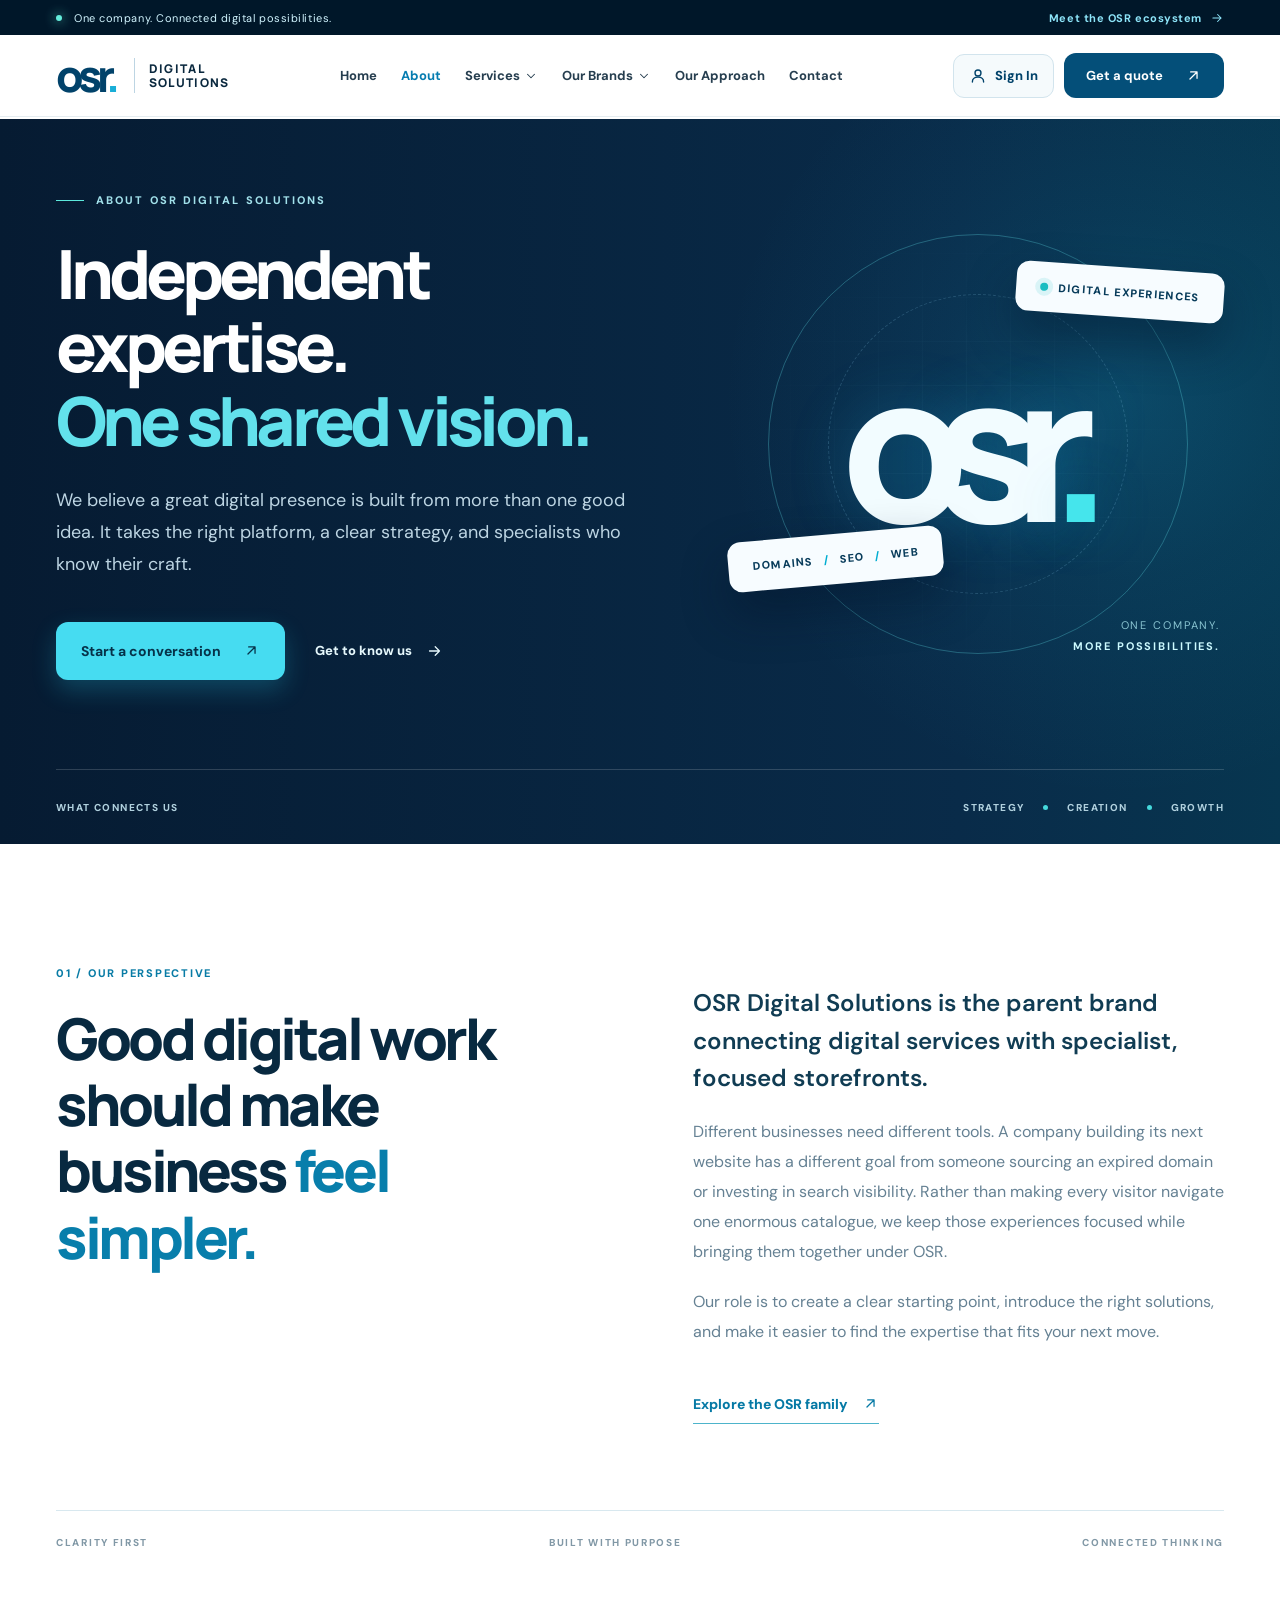
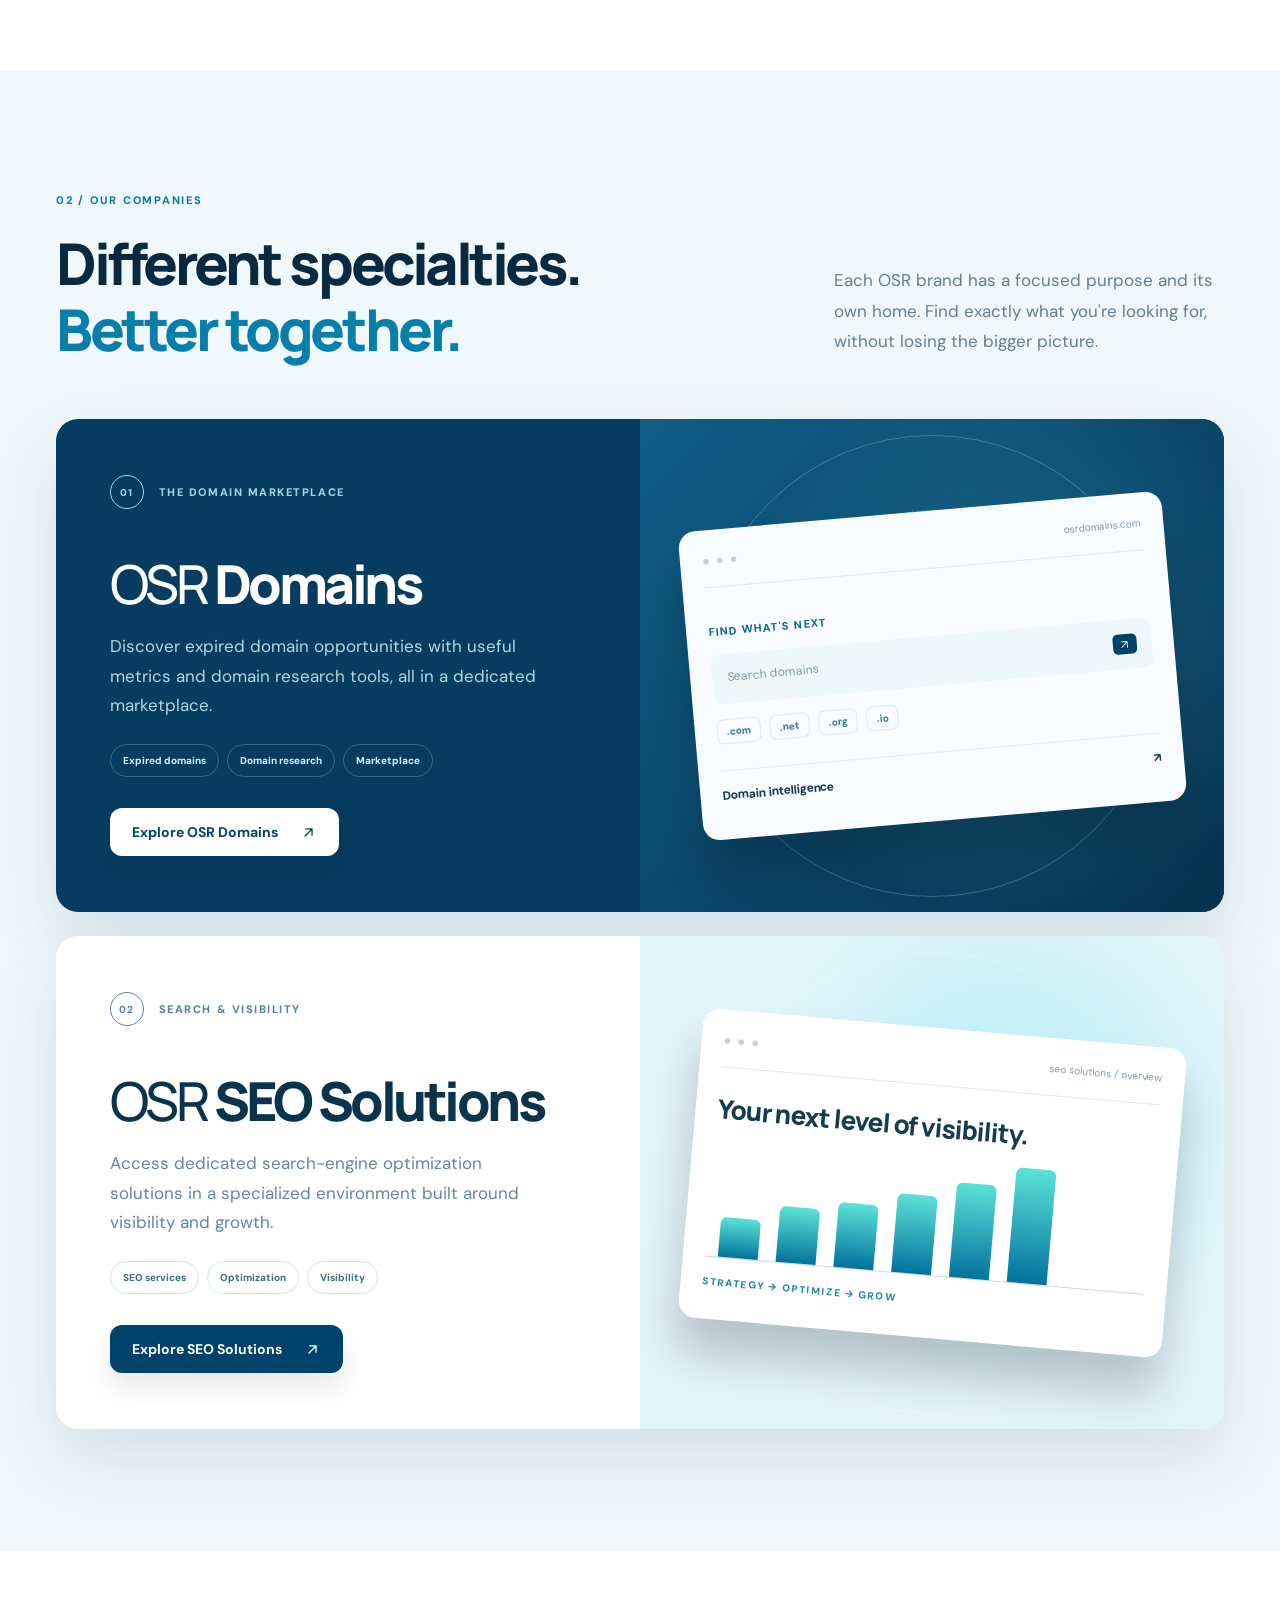
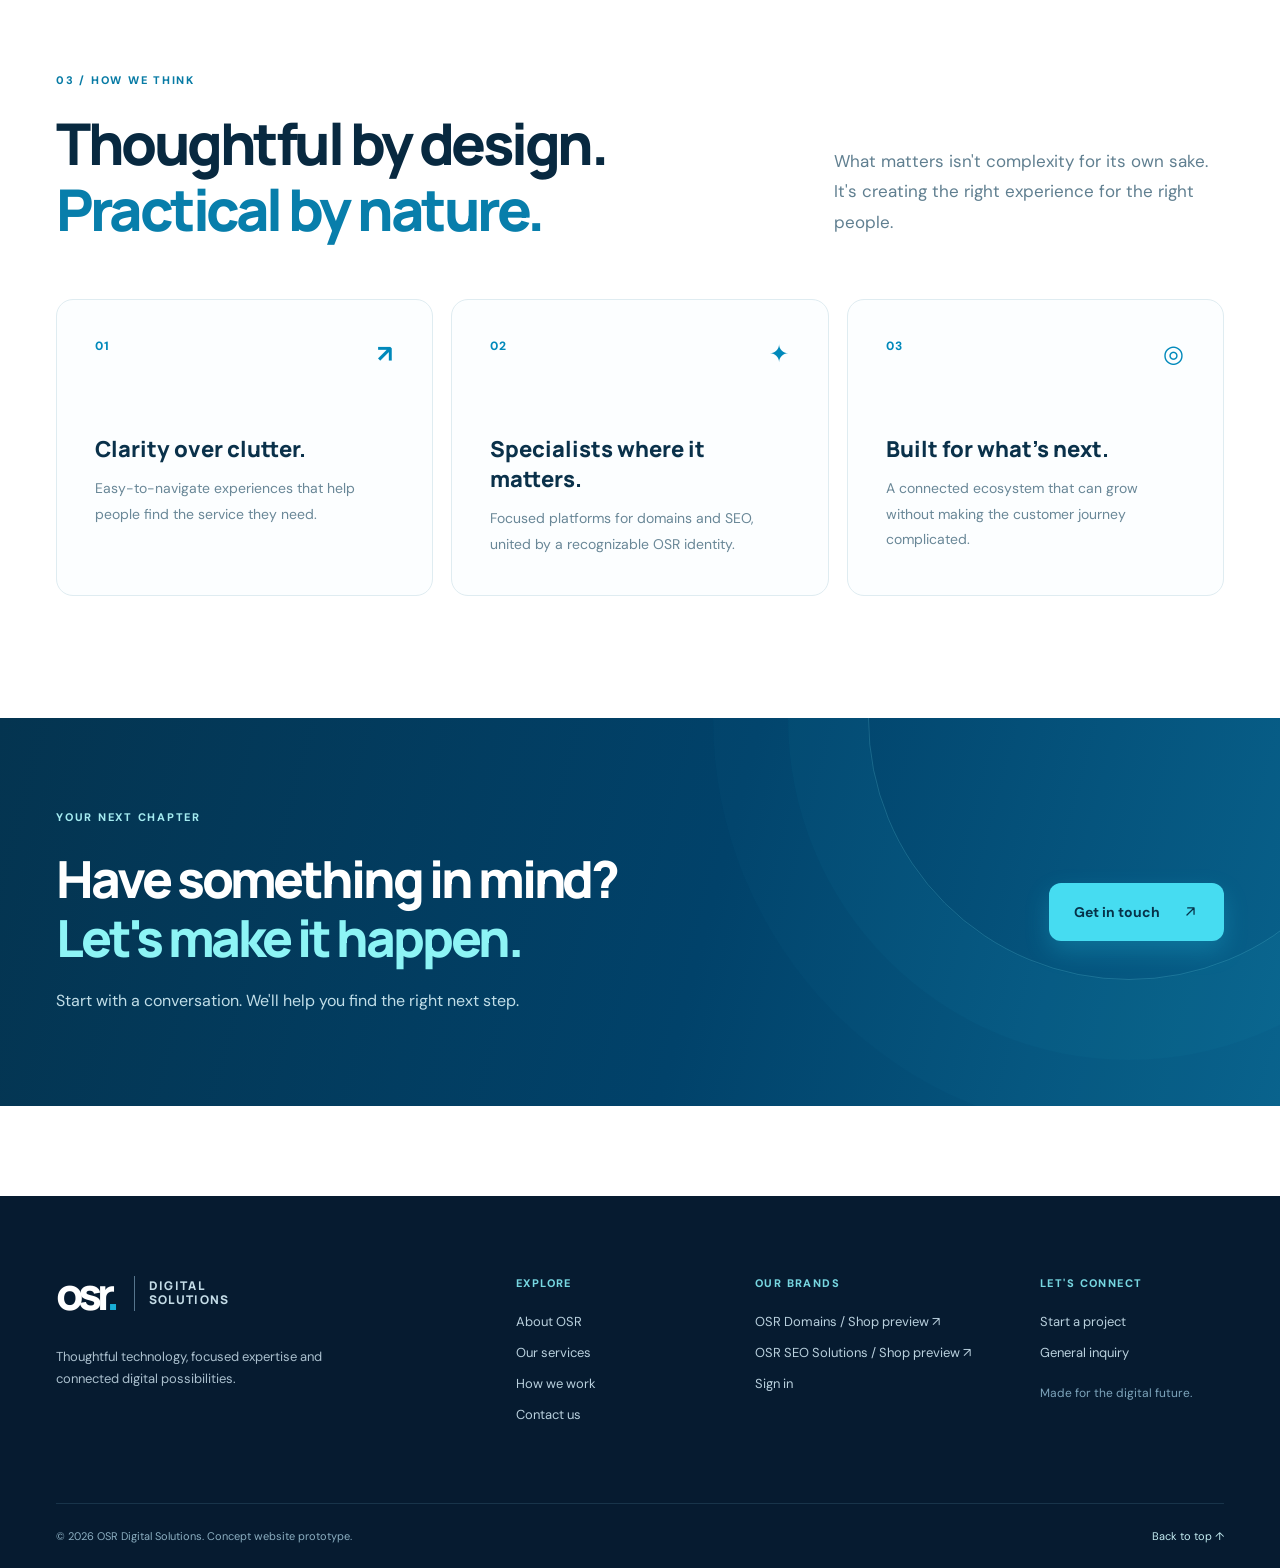
==== about.html @ b44e4394 "Add files via upload" ====
<!doctype html>
<html lang="en">
<head>
  <meta charset="UTF-8" />
  <meta name="viewport" content="width=device-width, initial-scale=1" />
  <meta name="theme-color" content="#01426A" />
  <link rel="icon" type="image/svg+xml" href="assets/favicon.svg" />
  <link rel="stylesheet" href="styles.css" />
  <link rel="stylesheet" href="pages.css" />
  <meta name="description" content="Learn about OSR Digital Solutions and our connected specialist brands OSR Domains and OSR SEO Solutions." />
  <title>About Us | OSR Digital Solutions</title>
</head>
<body id="top">
  <svg class="svg-sprite" aria-hidden="true" xmlns="http://www.w3.org/2000/svg">
    <symbol id="i-arrow" viewBox="0 0 24 24"><path d="M5 12h14M13 6l6 6-6 6"/></symbol>
    <symbol id="i-arrow-up" viewBox="0 0 24 24"><path d="M7 17 17 7M8 7h9v9"/></symbol>
    <symbol id="i-play" viewBox="0 0 24 24"><path d="m8 5 11 7-11 7V5Z" fill="currentColor" stroke="none"/></symbol>
    <symbol id="i-globe" viewBox="0 0 24 24"><circle cx="12" cy="12" r="9"/><path d="M3 12h18M12 3c-3 3-4 6-4 9s1 6 4 9M12 3c3 3 4 6 4 9s-1 6-4 9"/></symbol>
    <symbol id="i-code" viewBox="0 0 24 24"><rect x="3" y="4" width="18" height="16" rx="3"/><path d="M3 9h18M10 12l-3 3 3 3m4-6 3 3-3 3"/></symbol>
    <symbol id="i-layers" viewBox="0 0 24 24"><path d="m12 3 9 5-9 5-9-5 9-5Zm-9 9 9 5 9-5M3 16l9 5 9-5"/></symbol>
    <symbol id="i-trend" viewBox="0 0 24 24"><path d="m3 17 6-6 4 4 8-9M15 6h6v6"/></symbol>
    <symbol id="i-spark" viewBox="0 0 24 24"><path d="m12 2 2.8 7.2L22 12l-7.2 2.8L12 22l-2.8-7.2L2 12l7.2-2.8L12 2Z"/></symbol>
    <symbol id="i-check" viewBox="0 0 24 24"><path d="m5 12 4.5 4.5L19 7"/></symbol>
    <symbol id="i-user" viewBox="0 0 24 24"><circle cx="12" cy="8" r="4"/><path d="M4.5 20c0-4.1 3.1-6.5 7.5-6.5s7.5 2.4 7.5 6.5"/></symbol>
    <symbol id="i-menu" viewBox="0 0 24 24"><path d="M4 7h16M4 12h16M4 17h16"/></symbol>
    <symbol id="i-close" viewBox="0 0 24 24"><path d="M5 5 19 19M19 5 5 19"/></symbol>
    <symbol id="i-volume-off" viewBox="0 0 24 24"><path d="M11 5 6 9H3v6h3l5 4V5ZM16 9l5 6m0-6-5 6"/></symbol>
    <symbol id="i-volume" viewBox="0 0 24 24"><path d="M11 5 6 9H3v6h3l5 4V5Zm4 4a4 4 0 0 1 0 6m3-9a8 8 0 0 1 0 12"/></symbol>
    <symbol id="i-pause" viewBox="0 0 24 24"><path d="M7 5h3v14H7Zm7 0h3v14h-3Z" fill="currentColor" stroke="none"/></symbol>
    <symbol id="i-chevron" viewBox="0 0 24 24"><path d="m6 9 6 6 6-6"/></symbol>
  </svg>


  <div class="announcement"><div class="container announce-inner"><span class="announce-dot"></span><span>One company. Connected digital possibilities.</span><a href="index.html#ecosystem">Meet the OSR ecosystem <svg class="icon"><use href="#i-arrow"/></svg></a></div></div>
  <header class="site-header" id="top">
    <div class="container nav-shell">
      <a href="index.html" class="brand-logo" aria-label="OSR Digital Solutions homepage">
        <span class="brand-mark">osr<span class="mark-dot">.</span></span><span class="brand-rule"></span><span class="brand-words">DIGITAL<br>SOLUTIONS</span>
      </a>
      <nav class="desktop-nav" aria-label="Main navigation">
        <a href="index.html#top" class="nav-link">Home</a>
        <a href="about.html" class="nav-link active">About</a>
        <div class="nav-dropdown"><button type="button" class="nav-link dropdown-trigger" aria-expanded="false" aria-controls="services-menu">Services <svg class="icon small"><use href="#i-chevron"/></svg></button>
          <div id="services-menu" class="dropdown-menu"><span class="dropdown-eyebrow">WHAT WE DO</span><a href="index.html#services">Websites &amp; development</a><a href="index.html#services">Digital commerce</a><a href="index.html#services">Digital strategy</a><a href="index.html#services">SEO &amp; visibility</a></div>
        </div>
        <div class="nav-dropdown"><button type="button" class="nav-link dropdown-trigger" aria-expanded="false" aria-controls="brands-menu">Our Brands <svg class="icon small"><use href="#i-chevron"/></svg></button>
          <div id="brands-menu" class="dropdown-menu brands-dropdown"><span class="dropdown-eyebrow">OUR SPECIALIST SHOPS</span><a class="dropdown-preview-link" href="domains.html">Preview the OSR Domains shop →</a><a class="dropdown-preview-link" href="seo.html">Preview the SEO Solutions shop →</a><a href="https://osrdomains.com/" target="_blank" rel="noopener"><span class="drop-icon"><svg class="icon"><use href="#i-globe"/></svg></span><span><strong>OSR Domains</strong><small>Expired domain marketplace</small></span></a><a href="https://osrseosolutions.com/" target="_blank" rel="noopener"><span class="drop-icon"><svg class="icon"><use href="#i-trend"/></svg></span><span><strong>OSR SEO Solutions</strong><small>Search services &amp; solutions</small></span></a></div>
        </div>
        <a href="index.html#approach" class="nav-link">Our Approach</a><a href="contact.html" class="nav-link">Contact</a>
      </nav>
      <div class="nav-actions"><a class="nav-signin" href="auth.html?site=all" aria-label="Sign in to OSR"><svg class="icon" aria-hidden="true"><use href="#i-user"/></svg><span>Sign In</span></a><a class="btn btn-primary nav-cta" href="contact.html">Get a quote <svg class="icon"><use href="#i-arrow-up"/></svg></a><button type="button" class="mobile-toggle" aria-label="Open menu" aria-expanded="false"><svg class="icon"><use href="#i-menu"/></svg></button></div>
    </div>
    <nav class="mobile-menu" id="mobile-menu" aria-label="Mobile navigation" hidden>
      <a href="index.html#top">Home</a><a href="about.html">About</a><a href="index.html#services">Services</a><a href="index.html#ecosystem">Our Brands</a><a href="index.html#approach">Our Approach</a><a href="contact.html">Contact</a>
      <div class="mobile-external"><a class="mobile-signin" href="auth.html?site=all">Sign In →</a><a href="domains.html">OSR Domains / Shop preview ↗</a><a href="seo.html">OSR SEO Solutions / Shop preview ↗</a><a href="index.html#account-journey">How unified sign-in works</a></div>
    </nav>
  </header>
  <div class="scroll-progress" aria-hidden="true"><div id="progress-track"></div></div>



  <main id="main-content">
    <section class="page-hero about-hero" aria-labelledby="about-hero-title">
      <div class="page-hero-glow" aria-hidden="true"></div>
      <div class="container page-hero-grid">
        <div class="page-hero-copy">
          <div class="page-eyebrow"><span class="page-eyebrow-line"></span> ABOUT OSR DIGITAL SOLUTIONS</div>
          <h1 id="about-hero-title">Independent expertise.<br><span>One shared vision.</span></h1>
          <p>We believe a great digital presence is built from more than one good idea. It takes the right platform, a clear strategy, and specialists who know their craft.</p>
          <div class="page-actions"><a class="btn btn-cyan btn-lg" href="contact.html">Start a conversation <svg class="icon"><use href="#i-arrow-up"/></svg></a><a href="#our-story" class="page-text-action">Get to know us <svg class="icon"><use href="#i-arrow"/></svg></a></div>
        </div>
        <div class="about-hero-visual" aria-label="OSR digital solutions visual brand composition">
          <div class="about-visual-grid"></div>
          <div class="about-visual-bigtype" aria-hidden="true">osr<span>.</span></div>
          <div class="about-floating-tag top-tag"><span class="tag-orbit"></span> DIGITAL EXPERIENCES</div>
          <div class="about-floating-tag bottom-tag">DOMAINS <span class="tag-sep">/</span> SEO <span class="tag-sep">/</span> WEB</div>
          <div class="about-orbit orbit-a"></div><div class="about-orbit orbit-b"></div>
          <div class="about-visual-caption">ONE COMPANY.<br><strong>MORE POSSIBILITIES.</strong></div>
        </div>
      </div>
      <div class="container about-hero-meta"><span>WHAT CONNECTS US</span><span>STRATEGY <i></i> CREATION <i></i> GROWTH</span></div>
    </section>

    <section class="page-section our-story" id="our-story">
      <div class="container story-grid">
        <div class="story-heading"><span class="page-kicker">01 / OUR PERSPECTIVE</span><h2>Good digital work should make business <em>feel simpler.</em></h2></div>
        <div class="story-body"><p class="story-lead">OSR Digital Solutions is the parent brand connecting digital services with specialist, focused storefronts.</p><p>Different businesses need different tools. A company building its next website has a different goal from someone sourcing an expired domain or investing in search visibility. Rather than making every visitor navigate one enormous catalogue, we keep those experiences focused while bringing them together under OSR.</p><p>Our role is to create a clear starting point, introduce the right solutions, and make it easier to find the expertise that fits your next move.</p><a class="text-link" href="#our-brands">Explore the OSR family <svg class="icon"><use href="#i-arrow-up"/></svg></a></div>
      </div>
      <div class="container values-rule"><span>CLARITY FIRST</span><span>BUILT WITH PURPOSE</span><span>CONNECTED THINKING</span></div>
    </section>

    <section class="page-section brands-story" id="our-brands">
      <div class="container"><div class="page-section-head"><div><span class="page-kicker">02 / OUR COMPANIES</span><h2>Different specialties.<br><span>Better together.</span></h2></div><p>Each OSR brand has a focused purpose and its own home. Find exactly what you're looking for, without losing the bigger picture.</p></div>
        <div class="about-brand-stack">
          <article class="about-brand-panel brand-panel-domains">
            <div class="about-brand-content"><span class="brand-overline"><span class="brand-index">01</span> THE DOMAIN MARKETPLACE</span><h3>OSR <strong>Domains</strong></h3><p>Discover expired domain opportunities with useful metrics and domain research tools, all in a dedicated marketplace.</p><div class="brand-pills"><span>Expired domains</span><span>Domain research</span><span>Marketplace</span></div><a class="btn brand-panel-button" href="https://osrdomains.com/" target="_blank" rel="noopener noreferrer">Explore OSR Domains <svg class="icon"><use href="#i-arrow-up"/></svg></a></div>
            <div class="about-brand-art" aria-hidden="true"><div class="domain-art-browser"><div class="browser-top"><span>● &nbsp;● &nbsp;●</span><span>osrdomains.com</span></div><div class="browser-label">FIND WHAT'S NEXT</div><div class="browser-search">Search domains <span>↗</span></div><div class="browser-chiprow"><i>.com</i><i>.net</i><i>.org</i><i>.io</i></div><div class="browser-list"><span>Domain intelligence</span><b>↗</b></div></div></div>
          </article>
          <article class="about-brand-panel brand-panel-seo"><div class="about-brand-content"><span class="brand-overline"><span class="brand-index">02</span> SEARCH &amp; VISIBILITY</span><h3>OSR <strong>SEO Solutions</strong></h3><p>Access dedicated search-engine optimization solutions in a specialized environment built around visibility and growth.</p><div class="brand-pills"><span>SEO services</span><span>Optimization</span><span>Visibility</span></div><a class="btn brand-panel-button" href="https://osrseosolutions.com/" target="_blank" rel="noopener noreferrer">Explore SEO Solutions <svg class="icon"><use href="#i-arrow-up"/></svg></a></div>
            <div class="about-brand-art" aria-hidden="true"><div class="seo-art-browser"><div class="browser-top"><span>● &nbsp;● &nbsp;●</span><span>seo solutions / overview</span></div><div class="seo-art-heading">Your next level of visibility.</div><div class="seo-bargraph"><i style="--h:32%"></i><i style="--h:45%"></i><i style="--h:52%"></i><i style="--h:63%"></i><i style="--h:76%"></i><i style="--h:92%"></i></div><div class="seo-art-caption">STRATEGY → OPTIMIZE → GROW</div></div></div>
          </article>
        </div>
      </div>
    </section>

    <section class="page-section values-section"><div class="container"><div class="page-section-head"><div><span class="page-kicker">03 / HOW WE THINK</span><h2>Thoughtful by design.<br><span>Practical by nature.</span></h2></div><p>What matters isn't complexity for its own sake. It's creating the right experience for the right people.</p></div>
      <div class="values-grid"><article><div class="value-number">01 <span>↗</span></div><h3>Clarity over clutter.</h3><p>Easy-to-navigate experiences that help people find the service they need.</p></article><article><div class="value-number">02 <span>✦</span></div><h3>Specialists where it matters.</h3><p>Focused platforms for domains and SEO, united by a recognizable OSR identity.</p></article><article><div class="value-number">03 <span>◎</span></div><h3>Built for what's next.</h3><p>A connected ecosystem that can grow without making the customer journey complicated.</p></article></div></div>
    </section>

    <section class="page-bottom-cta"><div class="container page-bottom-inner"><div><span class="page-kicker light">YOUR NEXT CHAPTER</span><h2>Have something in mind?<br><em>Let's make it happen.</em></h2><p>Start with a conversation. We'll help you find the right next step.</p></div><a class="btn btn-cyan btn-lg" href="contact.html">Get in touch <svg class="icon"><use href="#i-arrow-up"/></svg></a></div></section>
  </main>

  <footer class="site-footer"><div class="container footer-main"><div class="footer-brand"><a href="index.html" class="brand-logo footer-logo"><span class="brand-mark">osr<span class="mark-dot">.</span></span><span class="brand-rule"></span><span class="brand-words">DIGITAL<br>SOLUTIONS</span></a><p>Thoughtful technology, focused expertise and connected digital possibilities.</p></div><div class="footer-col"><span>EXPLORE</span><a href="about.html">About OSR</a><a href="index.html#services">Our services</a><a href="index.html#approach">How we work</a><a href="contact.html">Contact us</a></div><div class="footer-col"><span>OUR BRANDS</span><a href="domains.html">OSR Domains / Shop preview ↗</a><a href="seo.html">OSR SEO Solutions / Shop preview ↗</a><a href="auth.html?site=all">Sign in</a></div><div class="footer-col"><span>LET'S CONNECT</span><a href="contact.html">Start a project</a><a href="contact.html">General inquiry</a><span class="footer-time">Made for the digital future.</span></div></div><div class="container footer-bottom"><span>© <span id="year">2026</span> OSR Digital Solutions. Concept website prototype.</span><a href="#top">Back to top ↑</a></div></footer>


<script src="pages.js" defer></script>
</body>
</html>
---- styles.css ----
@import url('https://fonts.googleapis.com/css2?family=DM+Sans:wght@400;500;600;700&family=Manrope:wght@400;500;600;700;800&display=swap');
:root{--deep:#061b30;--navy:#082d4e;--brand:#01426a;--blue:#067cb0;--cyan:#46dcf1;--mint:#77e9db;--text:#0a283e;--muted:#668092;--ice:#eef7fb;--line:#d9e7ee;--white:#fff;--radius:20px;font-family:'DM Sans',Arial,sans-serif;color:var(--text);background:#fff;font-synthesis:none}*{box-sizing:border-box}html{scroll-behavior:smooth;scroll-padding-top:90px}body{margin:0;min-width:320px;overflow-x:hidden}button,input,select,textarea{font:inherit}button{cursor:pointer}a{color:inherit;text-decoration:none}svg.icon{width:20px;height:20px;fill:none;stroke:currentColor;stroke-width:1.8;stroke-linecap:round;stroke-linejoin:round;flex:none}.svg-sprite{position:absolute;width:0;height:0;overflow:hidden}.container{width:min(1332px,calc(100% - 112px));margin:0 auto}.btn{display:inline-flex;align-items:center;justify-content:center;gap:22px;border:0;border-radius:12px;min-height:48px;padding:14px 22px;font-weight:700;font-size:14px;transition:transform .25s,box-shadow .25s,background .25s}.btn:hover,.brand-visit-btn:hover{transform:translateY(-3px)}.btn-primary{background:#044f79;color:#fff}.btn-primary:hover{background:#076590}.btn-cyan{background:var(--cyan);color:#063249;box-shadow:0 10px 25px #2bd9fa38}.btn-cyan:hover{background:#8df2f6}.btn-lg{min-height:58px;padding:17px 25px}.btn .icon,.card-link .icon,.text-link .icon,.brand-visit-btn .icon{width:17px;height:17px}.announcement{background:#001729;color:#d1f5ff;font-size:11px;letter-spacing:.05em}.announce-inner{height:35px;display:flex;align-items:center;gap:12px}.announce-dot,.pulse-indicator,.live-dot{width:6px;height:6px;background:#64eddc;border-radius:50%;box-shadow:0 0 12px #64eddc;flex:none}.announcement a{margin-left:auto;display:flex;gap:8px;align-items:center;color:#8de5f9;font-weight:700}.announcement a .icon{width:14px;height:14px}.site-header{position:sticky;top:0;z-index:50;background:#fff;color:var(--text);box-shadow:0 1px 0 #e5edf1;transition:box-shadow .25s}.site-header.scrolled{box-shadow:0 8px 30px #0c274114}.nav-shell{display:flex;align-items:center;height:81px;gap:30px}.brand-logo{display:inline-flex;align-items:center;gap:14px;flex-shrink:0;white-space:nowrap}.brand-mark{font:800 44px/.78 'Manrope',sans-serif;letter-spacing:-.11em;color:var(--brand)}.mark-dot{color:#19aed7}.brand-rule{width:1px;height:35px;background:#bdd5e3;margin-left:4px}.brand-words{font:800 12px/1.15 'Manrope',sans-serif;letter-spacing:.11em}.desktop-nav{margin:auto;display:flex;align-items:center;gap:24px}.nav-link{background:none;border:0;padding:12px 0;display:inline-flex;align-items:center;gap:4px;color:#263e4f;font-weight:700;font-size:13px;white-space:nowrap}.nav-link:hover,.nav-link.active{color:var(--blue)}.nav-link .small{width:14px;height:14px}.nav-dropdown{position:relative}.dropdown-menu{position:absolute;left:-24px;top:calc(100% + 17px);min-width:260px;padding:18px;background:#fff;border:1px solid #dce9f0;border-radius:16px;box-shadow:0 24px 60px #06345421;opacity:0;visibility:hidden;transform:translateY(-7px);transition:all .18s;display:grid;gap:3px;z-index:20}.nav-dropdown.is-open .dropdown-menu,.nav-dropdown:hover .dropdown-menu{opacity:1;visibility:visible;transform:none}.dropdown-menu>a{padding:11px 10px;border-radius:8px;font-size:13px;font-weight:600}.dropdown-menu>a:hover{background:var(--ice);color:var(--brand)}.dropdown-eyebrow{font-size:10px;letter-spacing:.14em;color:#7b95a3;font-weight:800;padding:7px 10px}.brands-dropdown{width:315px}.brands-dropdown>a{display:flex;gap:13px;align-items:center}.brands-dropdown a strong{display:block;font-size:14px}.brands-dropdown a small{display:block;color:#6b8999;font-size:11px;margin-top:3px;font-weight:500}.drop-icon{width:38px;height:38px;border-radius:11px;background:#e9f6fa;color:#0076ad;display:grid;place-items:center}.nav-actions{display:flex;align-items:center}.nav-cta{font-size:13px;min-height:44px}.mobile-toggle,.mobile-menu{display:none}.scroll-progress{height:3px;position:sticky;top:81px;z-index:49;pointer-events:none}.scroll-progress>div{height:100%;width:0;background:linear-gradient(90deg,#1389ce,#3cefd6)}
/* Video-led cinematic hero */
.hero{height:780px;position:relative;background:#061b30;color:white;overflow:hidden}.hero-video{position:absolute;inset:0;width:100%;height:100%;object-fit:cover;opacity:.7}.hero-overlay{position:absolute;inset:0;background:linear-gradient(90deg,rgba(0,18,37,.97) 0%,rgba(1,28,53,.96) 28%,rgba(1,40,67,.75) 55%,rgba(1,24,44,.55) 100%),linear-gradient(0deg,#041b32 0%,transparent 36%)}.hero-grid-bg{position:absolute;inset:0;opacity:.19;background-image:linear-gradient(#4bd2e420 1px,transparent 1px),linear-gradient(90deg,#4bd2e420 1px,transparent 1px);background-size:84px 84px;mask-image:linear-gradient(90deg,transparent 25%,black 100%)}.hero-inner{height:calc(100% - 78px);display:grid;grid-template-columns:53% 47%;align-items:center;position:relative;z-index:2}.hero-copy{max-width:730px;padding-bottom:22px}.hero-eyebrow{display:flex;align-items:center;gap:16px;font-size:12px;color:#bbd7e5}.eyebrow-pill{border:1px solid #6bd9e74b;border-radius:40px;color:#a2f3ef;display:inline-flex;align-items:center;gap:10px;padding:10px 13px;font-weight:800;font-size:10px;letter-spacing:.12em}.eyebrow-pill .icon{width:13px;height:13px}.eyebrow-separator{height:16px;width:1px;background:#547187}.hero h1{font:800 clamp(54px,5vw,79px)/1.055 'Manrope',sans-serif;letter-spacing:-.069em;margin:30px 0 25px}.hero h1 em{font-style:normal;color:#fff}.hero h1 span{background:linear-gradient(90deg,#7de9f5,#17bddf);color:transparent;background-clip:text}.hero-copy>p{font-size:19px;line-height:1.74;color:#c6d9e5;max-width:604px;margin:0 0 30px}.hero-actions{display:flex;gap:22px;align-items:center}.watch-btn{border:0;background:none;color:#fff;display:flex;align-items:center;gap:13px;text-align:left;font-weight:700}.watch-btn:hover .play-round{background:#fff;color:#002d47}.play-round{width:51px;height:51px;border-radius:50%;border:1px solid #a6dae2aa;display:grid;place-items:center;transition:all .2s}.play-round .icon{width:16px;height:16px}.watch-btn small{font-size:11px;color:#9bb9c9;display:block;margin-top:4px;font-weight:400}.hero-footnote{display:flex;align-items:center;gap:13px;margin-top:56px;color:#afcddc;font-size:12px}.hero-art{position:relative;min-height:545px;isolation:isolate}.art-orbit{position:absolute;border:1px solid #4fd8d741;border-radius:50%}.orbit-one{width:590px;height:590px;top:-20px;left:3%}.orbit-two{width:410px;height:410px;top:62px;left:19%;border-style:dashed;opacity:.66}.glass-main{position:absolute;top:80px;left:7%;width:94%;max-width:550px;padding:23px;border-radius:26px;transform:perspective(1100px) rotateY(-8deg) rotateX(3deg);background:linear-gradient(145deg,#226386ab,#062c50e8);border:1px solid #89dce860;box-shadow:0 40px 95px #0008, inset 0 1px #b0f6ff53;backdrop-filter:blur(18px)}.glass-top{display:flex;align-items:center;gap:12px;color:#b2e5ed;font-size:10px;letter-spacing:.09em;font-weight:800}.glass-top-icon{display:grid;place-items:center;border:1px solid #80d7e855;border-radius:8px;width:29px;height:29px;color:#6fe8d9}.glass-top-icon .icon{width:15px;height:15px}.live-caption{margin-left:auto;font-size:9px;display:flex;align-items:center;gap:7px}.glass-heading{font:500 29px/1.27 'Manrope',sans-serif;margin:30px 0 26px}.glass-heading strong{font-weight:800;color:#a5f5ec}.glass-path{display:flex;align-items:center;gap:14px;font-size:10px;font-weight:800;letter-spacing:.12em;color:#c2e6ee}.glass-path i{height:1px;width:48px;background:#61cdd4}.glass-graph{border-radius:14px;border:1px solid #a5dde83d;background:#06253b9c;margin-top:24px;padding:16px;overflow:hidden}.glass-graph>svg{height:129px;width:100%;display:block}.chart-axis{display:flex;justify-content:space-between;color:#89bbc9;font-size:9px;font-weight:800;letter-spacing:.08em}.float-card{position:absolute;z-index:3;display:flex;align-items:center;gap:10px;padding:14px;background:#effafff0;color:#0a3652;border-radius:13px;border:1px solid #fff;box-shadow:0 19px 40px #02142865;min-width:213px}.float-domain{right:-7px;top:40px;transform:rotate(3deg)}.float-search{bottom:51px;left:-22px;transform:rotate(-4deg)}.float-card strong{display:block;font-size:12px}.float-card small{display:block;font-size:10px;margin-top:4px;color:#618196}.float-icon{width:37px;height:37px;display:grid;place-items:center;background:#d5f6fb;border-radius:10px;color:#0078ad}.float-icon.blue{background:#e1efff}.float-icon .icon{width:21px;height:21px}.arrowfloat{width:13px!important;height:13px!important;margin-left:auto}.hero-ribbon{position:absolute;bottom:8px;right:0;font-size:9px;letter-spacing:.20em;color:#a8daee}.hero-side-caption{position:absolute;right:30px;top:48%;writing-mode:vertical-rl;letter-spacing:.18em;color:#b4d9e0;font-size:10px;font-weight:700}.hero-side-caption span{color:var(--cyan)}.hero-bottom{position:relative;z-index:4;height:78px;display:flex;align-items:center;gap:38px;border-top:1px solid #91cee13d;color:#abc8d5;font-size:10px;letter-spacing:.13em;font-weight:800}.hero-bottom>a{display:flex;align-items:center;gap:12px;font-size:12px;color:#fff;letter-spacing:0;margin-left:10px}.hero-bottom>a .icon{width:17px}.video-controls{margin-left:auto;display:flex;align-items:center;gap:12px}.round-control{width:37px;height:37px;border:1px solid #7fbbcc80;border-radius:50%;background:#143951aa;color:#fff;display:grid;place-items:center}.round-control .icon{width:15px;height:15px}.audience-strip{background:#002a46;color:#bfd7e2}.audience-inner{min-height:68px;display:flex;align-items:center;justify-content:space-between;font-size:11px;font-weight:800;letter-spacing:.16em}.for-label{color:#6cdcd9}.audience-dot{color:#46b9ce}
.section{padding:120px 0}.section h2,.contact-panel h2{font:800 clamp(39px,4.1vw,59px)/1.11 'Manrope',sans-serif;letter-spacing:-.055em;margin:19px 0 0}.section-kicker{font-size:11px;letter-spacing:.16em;font-weight:800;color:#0b789e;display:flex;align-items:center;gap:11px}.section-kicker.inverse{color:#a2f4ee}.kicker-line{height:2px;width:28px;background:#32bcd2;display:inline-block}.text-gradient{background:linear-gradient(95deg,#01689e,#20bfd0);color:transparent;background-clip:text}.intro-section{padding:125px 0 75px}.split-intro{display:grid;grid-template-columns:1.12fr .88fr;gap:100px;align-items:center}.intro-right{max-width:500px}.intro-right p{font-size:22px;line-height:1.68;color:#456578;margin:32px 0}.text-link{display:inline-flex;align-items:center;gap:15px;font-size:14px;font-weight:800;color:#0579a5;border-bottom:1px solid #4db4cb;padding-bottom:10px}.intro-divider{display:flex;justify-content:space-between;border-top:1px solid var(--line);margin-top:95px;padding-top:21px;font-size:10px;letter-spacing:.15em;color:#87a0ae;font-weight:800}.services-section{background:#edf7fb;padding-top:116px;padding-bottom:120px}.section-heading,.ecosystem-heading{display:flex;justify-content:space-between;align-items:end;gap:42px;margin-bottom:45px}.section-heading h2 span{color:#3482a5}.section-heading>p,.ecosystem-heading>p{font-size:17px;line-height:1.65;max-width:420px;color:#668295;margin:0 0 7px}.services-grid{display:grid;grid-template-columns:1.13fr 1fr 1fr;gap:18px}.service-card{padding:24px;background:#fff;border:1px solid #dfebf0;border-radius:20px;position:relative;display:flex;flex-direction:column;min-height:485px;transition:transform .3s,box-shadow .3s}.service-card:hover{transform:translateY(-7px);box-shadow:0 22px 60px #092f451a}.service-head{display:flex;align-items:center;justify-content:space-between}.service-index{font-size:10px;letter-spacing:.12em;font-weight:800;color:#708e9c}.service-symbol{width:27px!important;height:27px!important;color:#0b86b5}.service-card h3{font:800 23px/1.26 'Manrope',sans-serif;letter-spacing:-.04em;margin:25px 0 12px}.service-card>p{font-size:14px;line-height:1.7;color:#667f8e;margin:0 0 25px}.card-link{display:inline-flex;align-items:center;gap:12px;font-size:13px;font-weight:800;color:#0879a8;margin-top:auto;padding-top:18px}.service-graphic,.service-art-growth,.domain-graphic{height:203px;position:relative;overflow:hidden;margin-top:24px;border-radius:14px;background:linear-gradient(140deg,#e3f6ff,#c8edf4)}.web-window{position:absolute;left:10%;top:20%;width:76%;height:83%;border-radius:12px 12px 0 0;box-shadow:0 8px 30px #23658c3a;background:#fff;transform:rotate(-5deg);overflow:hidden}.window-bar{display:flex;align-items:center;gap:5px;height:32px;background:#e6f0f4;padding:0 12px}.window-bar i{height:7px;width:7px;border-radius:50%;background:#8bd5e0}.window-bar span{font-size:9px;color:#52768c;margin-left:13px}.web-preview-content{padding:23px 24px}.fake-heading{height:19px;width:85%;border-radius:5px;background:#076e9b}.fake-subheading{height:8px;width:64%;border-radius:5px;background:#bcd8e3;margin-top:17px}.fake-button{height:22px;width:83px;border-radius:5px;background:#23b7cc;margin-top:23px}.visual-float{position:absolute;right:10px;bottom:23px;background:#063756;color:#fff;border:1px solid #84b6cd;border-radius:10px;padding:11px 18px;box-shadow:0 7px 25px #1b496e56;font-size:13px;line-height:1.35;transform:rotate(6deg)}.service-art-growth{background:linear-gradient(145deg,#cceef8,#eafafb)}.bars{position:absolute;bottom:0;left:14%;display:flex;gap:13px;align-items:end;height:80%}.bars i{width:32px;background:linear-gradient(#24bcd6,#057aaf);border-radius:7px 7px 0 0;box-shadow:5px 6px 12px #1b8bb336}.bars i:nth-child(1){height:32%}.bars i:nth-child(2){height:46%}.bars i:nth-child(3){height:42%}.bars i:nth-child(4){height:68%}.bars i:nth-child(5){height:77%}.bars i:nth-child(6){height:99%}.growth-orbit{position:absolute;width:210px;height:210px;border:1px solid #63bcca;border-radius:50%;top:-60px;right:-40px}.growth-spark{position:absolute;right:25px;top:11px;font-size:62px;color:#047ead}.domain-graphic{background:radial-gradient(circle at 54% 70%,#92e0f1,#d4f3fa 58%,#edfafd)}.domain-orbit{position:absolute;border:1px solid #3cabce;border-radius:50%;width:270px;height:120px;top:40%;left:10%;transform:rotate(-26deg)}.orb-2{transform:rotate(32deg)}.domain-url{position:absolute;z-index:2;left:8%;top:34%;padding:17px 16px;background:#fff;border-radius:10px;font:800 17px 'Manrope',sans-serif;color:#0b4972;box-shadow:0 9px 32px #075f864a;transform:rotate(-7deg)}.domain-url span{color:#1bb5d0}.domain-token{position:absolute;z-index:3;border-radius:8px;background:#014b76;padding:6px 12px;color:white;font-size:12px;font-weight:800}.dt-one{right:30px;bottom:27px;transform:rotate(12deg)}.dt-two{left:55px;top:10px;transform:rotate(-9deg)}
.ecosystem-section{background:#041d34;color:white}.ecosystem-heading h2 span{color:#72e6ed}.ecosystem-heading>p{color:#b3cbdc}.ecosystem-grid{display:grid;grid-template-columns:1fr 1fr;gap:23px}.ecosystem-card{min-width:0;padding:40px 36px 34px;border-radius:24px;position:relative;overflow:hidden;display:flex;flex-direction:column;background:#0b4367;border:1px solid #4784a457}.domains-card{background:radial-gradient(circle at 105% 20%,#0e75a8,#064367 61%)}.seo-card{background:radial-gradient(circle at 105% 10%,#246e7a,#0b344d 65%)}.brand-top{display:flex;gap:14px;align-items:center}.brand-icon{width:42px;height:42px;border-radius:12px;background:#ffffff24;color:#8ee9fa;display:grid;place-items:center}.brand-category{font-size:10px;font-weight:800;letter-spacing:.14em;color:#a5e8f0}.ecosystem-card h3{font:800 35px 'Manrope',sans-serif;letter-spacing:-.055em;margin:38px 0 13px}.ecosystem-card h3 span{color:#71e7e9}.ecosystem-card>p{font-size:16px;line-height:1.67;color:#c5e0e9;max-width:460px;margin:0 0 27px}.domain-shop-ui,.seo-shop-ui{position:relative;background:#fafdff;color:#102e43;border-radius:14px;padding:0 17px 16px;box-shadow:0 21px 42px #0003;min-height:265px;transform:rotate(-1deg);margin-bottom:25px}.seo-shop-ui{transform:rotate(1deg)}.mock-topbar{display:flex;align-items:center;justify-content:space-between;margin:0 -17px;padding:12px 15px;background:#eaf4f8;color:#567788;font-size:10px;border-radius:14px 14px 0 0}.mock-dots{letter-spacing:3px;color:#15a7bc}.search-row{display:flex;gap:11px;align-items:center;border:1px solid #d4e6ee;border-radius:8px;padding:10px;color:#668291;font-size:12px;margin-top:20px}.search-row .icon{color:#1285b1;width:19px;height:19px}.mock-search-btn{background:#0d8db4;margin-left:auto;color:white;padding:7px 14px;border-radius:6px}.domain-tags,.seo-tags{display:flex;flex-wrap:wrap;gap:7px;margin:13px 0}.domain-tags span,.seo-tags span{background:#e4f2f9;color:#267096;border-radius:6px;padding:7px 10px;font-size:10px;font-weight:800}.domain-results{margin-top:11px}.domain-results>div{display:flex;gap:9px;align-items:center;background:#f1f7fa;border-radius:6px;margin-top:7px;padding:8px;font-size:11px}.domain-results i{width:7px;height:7px;border-radius:50%;background:#3dbed1}.domain-results b{margin-left:auto;color:#1686a9}.illustration-label{display:block;text-align:right;font-size:9px;color:#94aeb9;letter-spacing:.12em;margin-top:6px}.seo-graph-head{display:flex;justify-content:space-between;align-items:center;margin-top:20px;font-size:12px;font-weight:800}.seo-graph-head span+span{font-size:10px;color:#128d9c}.seo-shop-ui>svg{width:100%;height:132px;display:block;margin-top:11px;border-bottom:1px solid #e1edf2}.brand-visit-btn{display:inline-flex;align-items:center;gap:19px;align-self:flex-start;background:#fff;color:#08416b;border-radius:10px;padding:15px 19px;font-weight:800;font-size:14px;margin-top:auto;transition:transform .22s}.ecosystem-bottom{display:flex;justify-content:space-between;border-top:1px solid #ffffff38;padding-top:30px;margin-top:43px;color:#a9c9d9;font-size:13px}.ecosystem-bottom>a{display:flex;align-items:center;gap:12px;color:#89ece3;font-weight:700}.ecosystem-bottom .icon{width:17px}
.approach-section{background:#f7fafc}.approach-heading{margin-bottom:53px}.process-layout{display:grid;grid-template-columns:.38fr .62fr;gap:20px}.process-step-list{display:grid;gap:10px}.process-step{border:1px solid #dbe9f0;background:#fff;border-radius:13px;padding:22px;display:flex;gap:18px;align-items:center;text-align:left;color:#304f60;transition:all .22s}.process-step>span{font-size:13px;font-weight:800;color:#84a0af}.process-step strong{font:800 19px 'Manrope',sans-serif}.process-step>.icon{margin-left:auto;width:18px;height:18px}.process-step.active{border-color:#6ccee4;background:#e5f5fa;box-shadow:inset 4px 0 #0da9d0}.process-step.active strong{color:#034b75}.process-detail{position:relative;overflow:hidden;border-radius:18px;background:linear-gradient(130deg,#043e63,#062037);color:#fff;min-height:380px;padding:37px}.process-detail-glow{position:absolute;right:-80px;top:-110px;width:330px;height:330px;border-radius:50%;background:#12a7c440;filter:blur(20px)}.process-small-tag{font-size:11px;letter-spacing:.16em;font-weight:800;color:#9eeadf;position:relative}.process-small-tag span{margin-right:16px}.process-content{display:grid;grid-template-columns:.37fr .63fr;gap:40px;align-items:center;margin-top:53px;position:relative}.process-visual{width:200px;height:200px;border:1px solid #88e3ea6e;border-radius:50%;padding:28px}.process-visual-inner{position:relative;height:100%;border-radius:50%;background:#0b6082;display:grid;place-items:center}.process-visual-inner>.icon{position:absolute;width:70px;height:70px;opacity:.25;color:#8bf2f5}.process-visual-inner>span{font-size:75px;font-weight:800;color:#d8fbff}.process-dot{position:absolute;width:11px;height:11px;border-radius:50%;background:#49eed1}.pd-a{left:-10px;top:70px}.pd-b{right:10px;top:-5px}.pd-c{right:4px;bottom:12px}.process-content h3{font:800 30px/1.24 'Manrope',sans-serif;letter-spacing:-.04em;margin:0 0 15px}.process-content p{font-size:14px;line-height:1.75;color:#b7d7e3}.process-content #process-tag{font-size:10px;font-weight:800;color:#80e6e4;letter-spacing:.10em;display:block;margin-top:22px}
.explore-section{background:white}.explore-heading{align-items:end}.experience-grid{display:grid;grid-template-columns:1fr 1fr;gap:24px}.experience-card{border:1px solid #dceaf0;border-radius:18px;overflow:hidden;background:#fff}.experience-illustration{height:350px;display:grid;place-items:center;overflow:hidden;position:relative}.ecommerce{background:linear-gradient(120deg,#d2e6ee,#f0f8f9)}.ecommerce-window{width:84%;height:74%;background:#fff;box-shadow:0 30px 50px #0d46683b;border-radius:15px;transform:rotate(-4deg);overflow:hidden}.experience-topnav{display:flex;justify-content:space-between;background:#eaf5f8;padding:18px 25px;font-size:10px;letter-spacing:.11em;font-weight:800}.experience-topnav span{letter-spacing:0;color:#688698}.ecommerce-center{padding:35px 33px}.ecommerce-center strong{display:block;font:800 27px 'Manrope',sans-serif}.ecommerce-center small{display:block;color:#6e8794;margin:12px 0 21px}.ecommerce-center>span{display:inline-block;background:#075b80;color:white;font-size:9px;font-weight:800;padding:13px 17px;border-radius:6px}.sample-pills{display:flex;gap:12px;margin-left:32px}.sample-pills i{width:25px;height:10px;background:#b5d5e3;border-radius:10px}.platform{background:linear-gradient(140deg,#d4e6f1,#a5d2e4)}.mini-app{display:flex;width:79%;height:75%;background:white;border-radius:15px;box-shadow:0 25px 44px #124c7340;overflow:hidden;transform:rotate(5deg)}.mini-sidebar{width:18%;background:#073c5d;color:#adf0ff;padding:22px;display:grid;align-content:start;gap:23px}.mini-sidebar i{height:10px;background:#276788;border-radius:5px}.mini-main{flex:1;padding:24px;font-weight:800;font-size:16px}.mini-summary{display:flex;gap:13px;margin-top:26px}.mini-summary i{height:60px;background:#e1f1f7;border-radius:8px;flex:1}.mini-chart{height:100px;display:flex;gap:15px;align-items:end;margin-top:27px}.mini-chart span{background:linear-gradient(#24c1d6,#0b76ac);width:45px;border-radius:6px 6px 0 0;height:60%}.mini-chart span:nth-child(2){height:50%}.mini-chart span:nth-child(3){height:75%}.mini-chart span:nth-child(4){height:65%}.mini-chart span:nth-child(5){height:95%}.mini-chart span:nth-child(6){height:82%}.experience-info{padding:28px 34px 32px}.experience-info>span{font-size:10px;letter-spacing:.14em;color:#0b88af;font-weight:800}.experience-info h3{font:800 23px 'Manrope',sans-serif;margin:13px 0 8px;letter-spacing:-.03em}.experience-info p{color:#607c8b;font-size:14px;line-height:1.6;margin:0}.concept-note{font-size:11px;color:#8aa0aa;margin-top:25px}
.faq-section{background:#f0f7fa}.faq-layout{display:grid;grid-template-columns:.42fr .58fr;gap:120px}.faq-layout>div:first-child>p{font-size:17px;line-height:1.7;color:#6c8391;margin-top:24px}.faq-list details{border-bottom:1px solid #c9dce5}.faq-list summary{padding:28px 0;display:flex;gap:18px;justify-content:space-between;align-items:center;font-size:17px;font-weight:800;cursor:pointer;list-style:none}.faq-list summary::-webkit-details-marker{display:none}.faq-list summary .icon{color:#0a7eaa;transition:transform .2s}.faq-list details[open] .icon{transform:rotate(180deg)}.faq-list details>p{margin:-5px 0 26px;color:#647f8e;line-height:1.7;font-size:15px;max-width:600px}.contact-section{background:#fff;padding:65px 0 0}.contact-panel{background:linear-gradient(135deg,#063c63,#021e37);color:white;border-radius:25px;min-height:410px;padding:68px 76px;position:relative;display:flex;justify-content:space-between;overflow:hidden}.contact-panel h2{font-size:53px}.contact-panel h2 em{font-style:normal;color:#67e8df}.contact-panel>div:first-child>p{max-width:630px;font-size:17px;line-height:1.65;color:#b4d8e5}.contact-actions{display:flex;gap:28px;align-items:center;margin-top:25px}.contact-text-link{font-size:14px;font-weight:700;display:flex;align-items:center;gap:10px;color:#c1e9ef}.contact-symbol{width:400px;position:relative;align-self:stretch;display:grid;place-content:center;text-align:center;isolation:isolate}.symbol-circle{position:absolute;border:1px solid #45cddb66;border-radius:50%;inset:0 20px}.sc-two{transform:scale(.73) rotate(30deg);border-style:dashed}.contact-symbol>span{font:800 100px 'Manrope',sans-serif;letter-spacing:-.12em}.contact-symbol>span span{color:#31cfe4}.contact-symbol>small{font-size:10px;letter-spacing:.2em;color:#9cd5e0}
.site-footer{background:#061b30;color:white;margin-top:90px;padding-top:80px}.footer-main{display:grid;grid-template-columns:2.2fr 1fr 1.25fr 1fr;gap:55px;padding-bottom:80px}.footer-logo .brand-mark{color:white}.footer-logo .brand-rule{background:#56758d}.footer-logo .brand-words{color:#c4dce7}.footer-brand p{max-width:305px;font-size:13px;line-height:1.7;color:#abc0ce;margin-top:31px}.footer-col{display:flex;flex-direction:column;gap:14px}.footer-col>span:first-child{font-weight:800;font-size:11px;letter-spacing:.13em;color:#77d7e1;margin-bottom:9px}.footer-col>a{font-size:13px;color:#b9d0dd}.footer-col>a:hover{color:#67e6ec}.footer-time{font-size:12px;color:#7da4bb;margin-top:10px}.footer-bottom{border-top:1px solid #3660785e;padding:25px 0;display:flex;justify-content:space-between;font-size:11px;color:#8baec0}.footer-bottom>a{color:#c4edf2}
/* Accessible modal & utility */
dialog{border:0;padding:0;border-radius:21px;max-width:min(850px,calc(100vw - 30px));box-shadow:0 50px 120px #001b30aa}dialog::backdrop{background:#001626c9;backdrop-filter:blur(6px)}.story-modal{background:#061f37;color:white;width:900px;padding:42px}.story-modal-head>span{font-size:11px;color:#65e0e5;letter-spacing:.14em;font-weight:800}.story-modal h3,.form-modal h3{font:800 31px 'Manrope',sans-serif;letter-spacing:-.05em;margin:12px 0}.story-modal p{font-size:13px;color:#b1cad8;margin-bottom:27px}.story-modal video{display:block;width:100%;border-radius:12px;max-height:420px}.close-modal{position:absolute;right:17px;top:15px;background:#fff2;border:0;color:white;border-radius:50%;width:38px;height:38px;display:grid;place-items:center}.form-modal{padding:44px;background:#fff;width:590px}.form-modal>p{color:#708595;font-size:14px}.dark-close{background:#eef5f9;color:#0a3d5e}.form-modal form{display:grid;gap:18px;margin-top:25px}.form-modal label{font-size:13px;font-weight:800;display:grid;gap:7px}.form-modal input,.form-modal select,.form-modal textarea{width:100%;border:1px solid #d4e3eb;border-radius:9px;background:#f8fbfd;padding:14px;font-size:14px;outline:none}.form-modal :is(input,select,textarea):focus{border-color:#078eae;box-shadow:0 0 0 3px #0ca3bf22}.form-status{font-size:13px;color:#075b7b;background:#e4f8f7;padding:14px;border-radius:8px}.mobile-menu[hidden]{display:none!important}
@media(max-width:1200px){.container{width:min(100% - 64px,1200px)}.desktop-nav{gap:15px}.nav-shell{gap:20px}.hero h1{font-size:clamp(51px,5.5vw,70px)}.hero-art{transform:scale(.92);transform-origin:center left}.hero-side-caption{display:none}.float-domain{right:0}.hero-copy>p{font-size:17px}.footer-main{gap:24px}}
@media(max-width:960px){.desktop-nav{display:none}.mobile-toggle{display:grid;place-items:center;border:1px solid #cde3ec;background:#fff;color:var(--brand);width:43px;height:43px;border-radius:10px}.nav-actions{gap:12px;margin-left:auto}.mobile-menu:not([hidden]){display:flex;flex-direction:column;gap:0;padding:12px 5%;background:#fff;border-top:1px solid #e4eff4;box-shadow:0 20px 40px #0637521f}.mobile-menu>a,.mobile-external>a{padding:12px;border-bottom:1px solid #edf3f6;font-weight:700;font-size:14px}.mobile-external{display:grid;gap:2px;margin-top:9px}.mobile-external a{color:#086c9b}.hero{height:auto;min-height:990px}.hero-inner{grid-template-columns:1fr;height:auto;padding-top:85px;padding-bottom:44px}.hero-copy{padding-bottom:0}.hero-art{width:min(600px,100%);min-height:510px;margin:0 auto;transform:scale(.9);transform-origin:top center}.hero-bottom{height:74px}.split-intro{gap:35px}.services-grid{grid-template-columns:1fr 1fr}.services-grid .featured-service{grid-column:span 2}.service-card{min-height:435px}.service-graphic,.service-art-growth,.domain-graphic{height:185px}.faq-layout{gap:48px}.footer-main{grid-template-columns:1.5fr 1fr 1fr;row-gap:35px}.footer-col:last-child{grid-column:2/-1}.section-heading>p,.ecosystem-heading>p{max-width:370px}}
@media(max-width:700px){.container{width:calc(100% - 38px)}.announcement{font-size:10px}.announcement a{display:none}.nav-shell{height:71px}.brand-mark{font-size:37px}.brand-words{font-size:10px}.nav-cta{display:none}.scroll-progress{top:71px}.hero{min-height:0}.hero-inner{padding-top:73px}.hero-eyebrow>span:last-child,.eyebrow-separator{display:none}.hero h1{font-size:clamp(40px,10vw,61px);margin:24px 0}.hero-copy>p{font-size:15px;line-height:1.7}.hero-actions{flex-wrap:wrap;gap:18px}.hero-footnote{font-size:11px;margin-top:36px}.hero-art{min-height:335px;max-width:400px;width:100%;margin:24px auto 0;transform:none}.glass-main{width:95%;top:37px;left:3%;padding:16px}.glass-heading{font-size:19px;margin:15px 0}.glass-path{font-size:9px}.glass-graph{margin-top:12px;padding:9px}.glass-graph>svg{height:70px}.float-domain{top:14px;right:-5px;min-width:120px;padding:8px}.float-search{bottom:20px;left:-4px;min-width:140px;padding:8px}.float-card strong{font-size:9px}.float-card small{font-size:8px}.float-icon{width:27px;height:27px}.float-icon .icon{width:16px;height:16px}.hero-ribbon,.hero-side-caption{display:none}.hero-bottom>span,.video-controls>span{display:none}.hero-bottom{gap:0;justify-content:space-between}.hero-bottom>a{margin:0;font-size:11px}.audience-inner{gap:14px;overflow:hidden;white-space:nowrap;justify-content:flex-start;font-size:9px;min-height:57px}.section{padding:73px 0}.section h2,.contact-panel h2{font-size:clamp(32px,8vw,42px)}.split-intro,.faq-layout{grid-template-columns:1fr}.intro-right p{font-size:18px;margin:10px 0 25px}.intro-divider{margin-top:56px;gap:18px;font-size:8px}.section-heading,.ecosystem-heading{display:block}.section-heading>p,.ecosystem-heading>p{margin-top:20px}.services-grid,.ecosystem-grid,.experience-grid,.process-layout{grid-template-columns:1fr}.services-grid .featured-service{grid-column:auto}.service-card{min-height:435px}.ecosystem-card{padding:30px 22px}.ecosystem-card h3{font-size:29px}.ecosystem-bottom{display:grid;gap:15px}.process-content{grid-template-columns:1fr;margin-top:30px}.process-visual{width:145px;height:145px}.process-content h3{font-size:26px}.process-detail{padding:26px;min-height:auto}.process-step{padding:19px}.experience-illustration{height:275px}.ecommerce-window,.mini-app{width:88%}.experience-info{padding:24px}.faq-layout{gap:12px}.contact-section{padding-top:0}.contact-panel{padding:45px 25px;display:block;border-radius:19px}.contact-panel>div:first-child>p{font-size:15px}.contact-actions{display:flex;align-items:flex-start;flex-direction:column}.contact-symbol{height:175px;margin:22px auto -28px;width:225px}.contact-symbol>span{font-size:66px}.site-footer{margin-top:50px;padding-top:55px}.footer-main{grid-template-columns:1fr 1fr;gap:35px}.footer-brand{grid-column:1/-1}.footer-col:last-child{grid-column:auto}.footer-bottom{gap:15px;flex-direction:column}.story-modal,.form-modal{padding:25px}.story-modal h3,.form-modal h3{font-size:25px}}
@media(prefers-reduced-motion:reduce){*,*::before,*::after{scroll-behavior:auto!important;animation:none!important;transition:none!important}}


/* Shared identity storytelling - brand uses OSR corporate palette */
.shop-auth-row{display:flex;justify-content:space-between;gap:12px;flex-wrap:wrap;margin-top:15px;font-size:12px;color:#b5ecf3;font-weight:700;align-items:center}
.shop-auth-row a{text-decoration:underline;text-underline-offset:4px;text-decoration-color:#62bad07d}.shop-auth-row a:hover{color:#fff}
.dropdown-menu .dropdown-preview-link{background:#edf8fb;color:#015b8a;font-weight:750}
.identity-section{padding:125px 0 135px;background:radial-gradient(circle at 90% 10%,#d8f4fa 0,transparent 28%),linear-gradient(180deg,#fbfdfe,#edf6fa)}
.identity-layout{display:grid;grid-template-columns: 1fr 1fr;gap:min(7vw,105px);align-items:center}
.identity-copy h2{font:800 clamp(38px,4.1vw,60px)/1.15 'Manrope',sans-serif;letter-spacing:-.052em;margin:23px 0}.identity-copy>p{font-size:17px;line-height:1.85;color:#698296;max-width:575px}
.identity-check{display:flex;align-items:flex-start;gap:15px;margin-top:18px}.identity-check>span{width:29px;height:29px;flex:none;border-radius:50%;background:#ddf7f5;color:#087e84;display:grid;place-items:center;font-size:15px;font-weight:800}.identity-check strong{font-size:15px;display:block;color:#0c314a}.identity-check small{font-size:13px;color:#668092;display:block;margin-top:5px;line-height:1.5}
.identity-actions{display:flex;gap:26px;align-items:center;flex-wrap:wrap;margin-top:33px}.identity-actions>.text-link{font-size:13px}.identity-copy .prototype-caution{font-size:11px;line-height:1.5;margin-top:25px;color:#91a7b5}
.identity-visual{min-height:570px;border-radius:26px;padding:50px 30px 32px;background:linear-gradient(155deg,#062d4b,#061e34 78%);box-shadow:0 33px 75px #06304f28;color:#fff;position:relative;overflow:hidden;display:flex;flex-direction:column;align-items:center;justify-content:flex-start;gap:15px}.identity-visual:before{content:'';position:absolute;inset:-80px -190px auto auto;width:450px;height:450px;background:radial-gradient(circle,#168cc54d,transparent 70%);pointer-events:none}.identity-shop{width:min(100%,430px);position:relative;z-index:1;display:flex;align-items:center;gap:16px;border:1px solid #66b0c248;background:linear-gradient(90deg,#184969b3,#16405c88);border-radius:15px;padding:20px 21px;box-shadow:0 12px 25px #00132625}.identity-shop.shop-seo{background:linear-gradient(90deg,#12586c9e,#1545639e)}.identity-icon{width:45px;height:45px;display:grid;place-items:center;background:#1d7090;border-radius:11px;font-size:28px;color:#b1f7f6;flex:none}.shop-seo .identity-icon{background:#186b6f}.identity-shop>div:nth-child(2){display:grid;gap:5px}.identity-shop>div:nth-child(2)>span,.identity-auth>div:nth-child(3)>span{font-size:10px;letter-spacing:.12em;color:#8ed5db;font-weight:700}.identity-shop strong,.identity-auth strong{font-size:16px}.identity-shop small,.identity-auth small{font-size:12px;color:#b1cbd7}.identity-shop>a{font-size:25px;margin-left:auto;color:#ade5f2}.identity-connect{display:flex;flex-direction:column;align-items:center;gap:0;color:#a7dcdf}.identity-connect>span:first-child,.identity-connect>span:last-child{height:22px;width:1px;background:#60bdc1}.identity-node{padding:6px 14px;border-radius:20px;background:#184b62;color:#9ee6e3;font-size:10px;font-weight:800;letter-spacing:.11em}.identity-auth{width:min(100%,462px);padding:21px;display:flex;align-items:center;gap:16px;background:#fff;border-radius:15px;color:#0b3452;box-shadow:0 18px 38px #0003;position:relative;z-index:2}.identity-auth>div:nth-child(3){display:grid;gap:6px;min-width:0}.identity-auth strong{font-size:14px;overflow-wrap:anywhere}.identity-auth small{color:#5f8094}.identity-auth>div:nth-child(3)>span{color:#077da6}.auth-mark{font:800 28px 'Manrope',sans-serif;color:#01426a}.auth-mark span{color:#1ab5d9}.identity-lock{color:#0898bd;font-size:22px;margin-left:auto}.identity-foot{font-size:10px;font-weight:800;letter-spacing:.15em;color:#9ecad9;margin-top:23px;display:flex;align-items:center;gap:9px}.identity-light{height:6px;width:6px;background:#58ecce;border-radius:50%;box-shadow:0 0 10px #58ecce}
@media(max-width:950px){.identity-layout{grid-template-columns:1fr}.identity-section{padding:85px 0}.identity-visual{max-width:680px;width:100%;margin:0 auto}}
@media(max-width:650px){.identity-visual{min-height:500px;padding:27px 15px}.identity-copy h2{font-size:36px}.identity-shop{padding:13px}.identity-shop strong{font-size:14px}.identity-auth{padding:16px}.identity-auth strong{font-size:12px}.identity-foot{font-size:9px;text-align:center}}

/* Navigation: familiar account action instead of a product-style account label */
.nav-signin{display:inline-flex;align-items:center;justify-content:center;gap:8px;white-space:nowrap;border:1px solid #d2e4ed;background:#f5fafc;color:#01426a;border-radius:11px;min-height:44px;padding:0 15px;font-size:13px;font-weight:800;transition:background .2s,border-color .2s,transform .2s}
.nav-signin .icon{width:18px;height:18px}
.nav-signin:hover,.nav-signin:focus-visible{background:#e7f5fb;border-color:#63c2e5;transform:translateY(-1px)}
.nav-actions{gap:10px}
@media(min-width:961px) and (max-width:1230px){.desktop-nav{gap:14px}.nav-shell{gap:18px}.nav-signin{padding:0 12px}}
@media(max-width:700px){.nav-signin{min-height:40px;padding:0 12px;font-size:12px}.nav-signin .icon{width:16px;height:16px}.nav-actions{gap:8px}.mobile-signin{color:#01426a!important;font-weight:800!important;background:#eaf6fb;border-radius:9px;margin:6px 0}}
---- pages.css ----
/* Two new editorial pages built on top of the original OSR homepage styles. */
:root{--page-ink:#082940;--page-quiet:#70899a}
.page-hero{position:relative;overflow:hidden;background:#061e34;color:#fff;isolation:isolate}
.page-hero:before{content:"";position:absolute;inset:0;pointer-events:none;background:linear-gradient(90deg,#061b32 0%,#092b49 75%,#073650 100%)}
.page-hero-glow{position:absolute;inset:-140px -260px auto auto;width:840px;height:840px;background:radial-gradient(circle,#1cb4df30 0%,#1cb4df12 30%,transparent 67%);pointer-events:none;z-index:0}
.page-hero-grid,.contact-hero-grid{position:relative;z-index:2;display:grid;grid-template-columns:minmax(0,1.12fr) minmax(0,.88fr);align-items:center;min-height:650px;gap:48px}
.page-hero-copy{padding:55px 0 70px}.page-eyebrow{font-size:11px;letter-spacing:.19em;font-weight:800;color:#a1e0ea;display:flex;align-items:center;gap:12px}.page-eyebrow-line{width:28px;height:1px;background:#5ce9dc}.page-hero h1{font:800 clamp(56px,5.3vw,83px)/1.08 'Manrope',sans-serif;letter-spacing:-.068em;margin:30px 0 27px;max-width:820px}.page-hero h1 span{color:#63e1ec}.page-hero-copy>p{font-size:18px;line-height:1.78;color:#bdd5e3;max-width:590px}.page-actions{display:flex;align-items:center;gap:30px;margin-top:42px;flex-wrap:wrap}.page-text-action{font-size:13px;font-weight:800;color:#e6f8fc;display:flex;gap:14px;align-items:center}.page-text-action .icon{width:17px}.about-hero-visual{width:100%;max-width:590px;min-height:500px;position:relative;display:grid;place-items:center}.about-visual-grid{position:absolute;inset:3%;opacity:.33;background-image:linear-gradient(#87d7e71c 1px,transparent 1px),linear-gradient(90deg,#87d7e71c 1px,transparent 1px);background-size:44px 44px;mask-image:radial-gradient(ellipse,#000 20%,transparent 73%)}.about-orbit{position:absolute;border-radius:50%;border:1px solid #64e6ee4a}.about-orbit.orbit-a{width:420px;height:420px}.about-orbit.orbit-b{width:300px;height:300px;border-style:dashed;border-color:#8cceec38}.about-visual-bigtype{font:800 clamp(120px,16vw,250px)/1 'Manrope',sans-serif;letter-spacing:-.16em;margin-right:.16em;color:#f2fcff;text-shadow:0 0 60px #1ba2d34d;z-index:1}.about-visual-bigtype span{color:#45e5ec}.about-floating-tag{position:absolute;z-index:4;background:#f7fcff;color:#073b5a;border-radius:13px;box-shadow:0 22px 48px #0010246e;font-size:11px;letter-spacing:.12em;font-weight:800;padding:18px 24px;display:flex;align-items:center;gap:10px}.top-tag{top:73px;right:0;transform:rotate(4deg)}.bottom-tag{bottom:110px;left:-3px;transform:rotate(-5deg)}.tag-orbit{width:8px;height:8px;border-radius:50%;background:#1abdc1;box-shadow:0 0 0 5px #1abdc122}.tag-sep{color:#00add1}.about-visual-caption{position:absolute;right:4px;bottom:37px;color:#89c4d1;font-size:11px;letter-spacing:.17em;line-height:1.9;text-align:right;z-index:5}.about-visual-caption strong{color:#ccfaff}.about-hero-meta{position:relative;z-index:2;border-top:1px solid #ffffff29;height:75px;display:flex;align-items:center;justify-content:space-between;color:#b1d1de;font-size:10px;font-weight:800;letter-spacing:.14em}.about-hero-meta>span:last-child{display:flex;align-items:center;gap:19px}.about-hero-meta i{width:5px;height:5px;background:#45d9dc;border-radius:50%}
.page-section{padding:122px 0}.page-kicker{font-size:11px;font-weight:800;letter-spacing:.16em;color:#087ba5;display:block}.page-section h2,.page-bottom-cta h2{font:800 clamp(42px,4.5vw,65px)/1.15 'Manrope',sans-serif;letter-spacing:-.06em;color:var(--page-ink);margin:25px 0 0}.page-section h2 em{font-style:normal;color:#087eab}.page-section h2 span{color:#087eab}.story-grid{display:grid;grid-template-columns:1fr 1fr;gap:9%;align-items:start}.story-heading h2{max-width:615px}.story-body{padding-top:18px}.story-lead{font-size:24px!important;line-height:1.57!important;font-weight:600;color:#103c53!important;margin-top:0}.story-body p{color:#658193;font-size:16px;line-height:1.88;margin-bottom:20px}.story-body .text-link{margin-top:27px;display:inline-flex;gap:14px}.values-rule{display:flex;justify-content:space-between;gap:20px;border-top:1px solid #d8e8ef;margin-top:86px;padding-top:25px;font-size:10px;font-weight:800;letter-spacing:.17em;color:#8198a6}.brands-story{background:#f0f8fb}.page-section-head{display:flex;justify-content:space-between;align-items:end;gap:8%;margin-bottom:57px}.page-section-head h2{margin-top:23px}.page-section-head>p{font-size:17px;line-height:1.8;color:#607f90;max-width:390px;margin:0 0 5px}.about-brand-stack{display:grid;gap:24px}.about-brand-panel{display:grid;grid-template-columns:1fr 1fr;overflow:hidden;min-height:490px;border-radius:22px;box-shadow:0 30px 70px #0c3c6021}.brand-panel-domains{background:#053c60;color:#fff}.brand-panel-seo{background:#fff;color:#0a344e}.about-brand-content{padding:56px clamp(28px,4.2vw,65px);display:flex;align-items:flex-start;flex-direction:column}.brand-overline{display:flex;align-items:center;gap:15px;font-size:11px;letter-spacing:.14em;font-weight:800;color:#a6d4e5}.brand-panel-seo .brand-overline{color:#5584a0}.brand-index{border:1px solid currentColor;border-radius:50%;width:34px;height:34px;display:grid;place-items:center;font-size:10px}.about-brand-content h3{font:500 clamp(38px,4.2vw,59px)/1.13 'Manrope',sans-serif;letter-spacing:-.065em;margin:45px 0 17px}.about-brand-content h3 strong{font-weight:800}.about-brand-content>p{font-size:17px;line-height:1.75;max-width:430px;color:#b5d7e4;margin:0}.brand-panel-seo .about-brand-content>p{color:#668597}.brand-pills{display:flex;flex-wrap:wrap;gap:8px;margin:23px 0 31px}.brand-pills span{border:1px solid #a9d6e14d;border-radius:80px;padding:9px 12px;font-size:10px;font-weight:750;color:#d5f4f8}.brand-panel-seo .brand-pills span{border-color:#d0e3ea;color:#426c80}.brand-panel-button{margin-top:auto;background:#fff;color:#034369!important;box-shadow:0 15px 25px #00192f18}.brand-panel-seo .brand-panel-button{background:#01426a;color:#fff!important}.about-brand-art{position:relative;overflow:hidden;display:grid;place-items:center;isolation:isolate}.brand-panel-domains .about-brand-art{background:radial-gradient(circle at 65% 46%,#3aa3c05a,transparent 60%),linear-gradient(135deg,#105e88,#04314e)}.brand-panel-seo .about-brand-art{background:radial-gradient(circle at 62% 38%,#b5f0f6 0,transparent 55%),#e2f4fa}.about-brand-art:before,.about-brand-art:after{content:"";width:460px;height:460px;border-radius:50%;border:1px solid #ffffff3b;position:absolute;pointer-events:none}.about-brand-art:after{width:310px;height:310px;border-style:dashed}.domain-art-browser,.seo-art-browser{width:83%;min-height:310px;position:relative;z-index:2;border-radius:17px;transform:rotate(-5deg);padding:22px;box-shadow:0 35px 45px #0003}.domain-art-browser{background:#f9fcfe;color:#143952}.seo-art-browser{background:#fff;color:#153d50;transform:rotate(5deg)}.browser-top{display:flex;align-items:center;justify-content:space-between;gap:14px;border-bottom:1px solid #dbe8ef;padding-bottom:18px;font-size:10px;color:#809aa9}.browser-top>span:first-child{color:#c2d0d7;font-size:13px}.browser-label{font-size:11px;letter-spacing:.1em;font-weight:800;color:#0f6693;margin:37px 0 16px}.browser-search{border-radius:9px;background:#eef7fa;color:#7b9aa7;padding:15px;display:flex;justify-content:space-between;font-size:12px}.browser-search span{background:#01426a;color:#fff;border-radius:5px;padding:2px 8px}.browser-chiprow{display:flex;gap:9px;margin:15px 0}.browser-chiprow i{font-style:normal;font-weight:800;font-size:10px;padding:5px 9px;border:1px solid #dceaf0;border-radius:7px;color:#377b9b}.browser-list{margin-top:26px;padding-top:16px;border-top:1px solid #e1edf2;display:flex;justify-content:space-between;font-weight:750;font-size:12px}.seo-art-heading{font:800 26px/1.2 'Manrope',sans-serif;letter-spacing:-.04em;margin:26px 0 7px}.seo-bargraph{display:flex;align-items:end;gap:18px;height:126px;border-bottom:1px solid #c7dce6;padding:0 13px}.seo-bargraph i{display:block;width:40px;height:var(--h);background:linear-gradient(0deg,#03719d,#5ce2d8);border-radius:6px 6px 0 0}.seo-art-caption{letter-spacing:.16em;font-size:10px;font-weight:800;color:#2484a2;margin-top:18px}.values-section{background:#fff}.values-grid{display:grid;grid-template-columns:repeat(3,1fr);gap:18px}.values-grid article{padding:38px;border-radius:17px;border:1px solid #dfecf1;background:#fcfeff;min-height:282px;transition:transform .2s,box-shadow .2s}.values-grid article:hover{transform:translateY(-4px);box-shadow:0 20px 45px #00385912}.value-number{display:flex;justify-content:space-between;color:#0089bb;font-size:12px;font-weight:800;letter-spacing:.08em}.value-number span{font-size:24px}.values-grid h3{font:800 22px 'Manrope',sans-serif;margin-top:65px;margin-bottom:12px;color:#0a314a}.values-grid p{font-size:14px;color:#698797;line-height:1.8;margin:0}.page-bottom-cta{background:linear-gradient(105deg,#043450,#01426a 55%,#08618b);color:#fff;padding:92px 0;position:relative;overflow:hidden}.page-bottom-cta:before{position:absolute;content:"";width:520px;height:520px;border:1px solid #6cdceb36;border-radius:50%;right:-110px;top:-260px;box-shadow:0 0 0 80px #30bbd609,0 0 0 155px #30bbd607}.page-bottom-inner{display:flex;justify-content:space-between;align-items:center;gap:40px;position:relative;z-index:1}.page-kicker.light{color:#a5ecf1}.page-bottom-cta h2{color:#fff;font-size:clamp(36px,4vw,57px)}.page-bottom-cta h2 em{font-style:normal;color:#8df4f5}.page-bottom-cta p{font-size:16px;line-height:1.7;color:#c1dee8;margin:20px 0 0}.page-bottom-inner>.btn{flex-shrink:0}
/* Contact page */
.contact-hero-grid{min-height:530px}.contact-hero h1{font-size:clamp(56px,5vw,77px)}.contact-hero .page-hero-copy{padding:80px 0}.contact-hero-tag{margin-top:42px;display:flex;align-items:center;gap:16px;letter-spacing:.15em;font-size:10px;font-weight:800;color:#b8e1e5}.contact-hero-tag>.icon{width:15px}.contact-hero-art{height:450px;position:relative;display:grid;place-items:center}.contact-art-ring{position:absolute;border-radius:50%;border:1px solid #62e5e44b}.contact-art-ring.r1{width:400px;height:400px}.contact-art-ring.r2{width:290px;height:290px;border-style:dashed}.contact-art-center{font:800 185px 'Manrope',sans-serif;color:#f5fbff;letter-spacing:-.17em;padding-right:28px;text-shadow:0 10px 60px #2fb9d835;z-index:2}.contact-art-center span{color:#65ecee}.contact-art-tag{position:absolute;bottom:35px;right:15px;background:white;color:#094266;padding:17px 23px;border-radius:12px;font-size:11px;font-weight:800;letter-spacing:.12em;box-shadow:0 15px 40px #0414245e;display:flex;gap:30px;transform:rotate(-4deg)}.contact-content{background:#f2f8fb}.contact-main-grid{display:grid;grid-template-columns:minmax(0,.8fr) minmax(0,1.2fr);gap:8%;align-items:start}.contact-intro{padding-top:34px}.contact-intro>p{max-width:460px;font-size:16px;line-height:1.85;color:#668194;margin-top:23px}.contact-advice{display:flex;gap:16px;border-top:1px solid #d9e6ee;margin-top:49px;padding-top:30px}.advice-icon{flex:none;width:47px;height:47px;background:#d7f4f7;border-radius:12px;display:grid;place-items:center;color:#0585a9}.contact-advice strong{font-size:15px;display:block;color:#10364e}.contact-advice span span{display:block}.contact-advice>div>span{display:block;font-size:14px;line-height:1.7;margin-top:8px;color:#688797}.contact-side-note{border-top:1px solid #d9e6ee;margin-top:36px;padding-top:29px;display:grid;gap:19px;max-width:450px}.contact-side-note>span{font-size:11px;color:#6d8c9e;font-weight:800;letter-spacing:.15em}.contact-side-note>a{display:flex;justify-content:space-between;border-bottom:1px solid #d6e6ef;padding-bottom:14px;font-weight:800;color:#064468}.contact-side-note>a .icon{width:17px}.contact-form-wrap{background:#fff;border:1px solid #dceaf0;border-radius:19px;box-shadow:0 23px 65px #07334e16;overflow:hidden}.contact-form-top{background:#043f63;color:#d8f3fb;display:flex;justify-content:space-between;padding:19px 33px;font-size:10px;letter-spacing:.15em;font-weight:800}.contact-step{color:#a4cedb}#contact-page-form{padding:42px 42px 38px}.contact-form-heading h3{font:800 29px 'Manrope',sans-serif;letter-spacing:-.045em;margin:0;color:#0a3048}.contact-form-heading p{font-size:14px;color:#728e9f;margin:9px 0 34px}.form-pair{display:grid;grid-template-columns:1fr 1fr;gap:16px}#contact-page-form label,#contact-page-form legend{display:block;font-size:13px;font-weight:800;color:#23495f}#contact-page-form label>span[aria-hidden="true"]{color:#168caa}#contact-page-form input[type="text"],#contact-page-form input[type="email"],#contact-page-form textarea{width:100%;padding:15px 14px;border:1px solid #d4e3eb;border-radius:9px;margin-top:10px;background:#fbfdfe;color:#0b354e;font-size:14px;font-weight:500;outline:none;transition:border-color .2s,box-shadow .2s}#contact-page-form input:focus,#contact-page-form textarea:focus{border-color:#1286b0;box-shadow:0 0 0 3px #1589bc17}#contact-page-form input::placeholder,#contact-page-form textarea::placeholder{color:#97aeba}#contact-page-form textarea{resize:vertical;line-height:1.6}.inquiry-types{border:0;padding:0;margin:29px 0 25px}.inquiry-options{display:grid;grid-template-columns:1fr 1fr;gap:11px;margin-top:13px}.inquiry-options label{position:relative;display:block;cursor:pointer}.inquiry-options input{position:absolute;opacity:0;inset:0;cursor:pointer}.inquiry-options label span{min-height:52px;border:1px solid #d8e7ee;background:#fbfdfe;border-radius:9px;display:flex;align-items:center;justify-content:center;padding:10px 12px;text-align:center;font-size:12px;font-weight:800;color:#507489;transition:background .2s,border-color .2s,color .2s}.inquiry-options input:checked+span{background:#e2f5fa;border-color:#1785b1;color:#02567e}.inquiry-options input:focus-visible+span{outline:3px solid #4de2e7;outline-offset:2px}.message-label{margin-top:10px}.form-bottom{border-top:1px solid #e4ecf0;padding-top:25px;margin-top:27px;display:flex;align-items:center;gap:25px}.prototype-disclosure{max-width:290px;font-size:11px;line-height:1.7;color:#8199a8;margin:0}.form-bottom .btn{margin-left:auto;font-size:13px}.prepared-panel{margin-top:30px;background:#ebf8f8;border:1px solid #bde2e5;border-radius:11px;padding:23px}.prepared-panel[hidden]{display:none}.prepared-head{display:flex;flex-wrap:wrap;gap:10px;align-items:center;justify-content:space-between;color:#0c5765;font-size:13px}.prepared-head span{font-size:11px;color:#3a8191}.prepared-panel textarea{width:100%;margin-top:14px!important;background:#fff!important;font-size:12px!important;font-weight:500!important}.btn-copy{background:#054566;color:#fff;margin-top:14px}#copy-feedback{font-size:12px;margin-left:12px;color:#0a7675}.contact-direct{background:#fff}.direct-grid{display:grid;grid-template-columns:1fr 1fr;gap:20px}.direct-card{border-radius:17px;border:1px solid #d9e8ef;padding:36px;background:linear-gradient(160deg,#fdfefe,#f1f8fb);display:flex;flex-direction:column;min-height:285px;transition:transform .2s,box-shadow .2s}.direct-card:hover{transform:translateY(-4px);box-shadow:0 25px 45px #05314b16}.direct-number{display:flex;justify-content:space-between;font-size:11px;color:#1785a9;font-weight:800;letter-spacing:.15em}.direct-number .icon{width:19px}.direct-title{font:800 29px 'Manrope',sans-serif;letter-spacing:-.04em;margin-top:45px;color:#0b3048}.direct-description{color:#698597;line-height:1.65;font-size:14px;max-width:380px;margin-top:11px}.direct-cta{font-size:12px;font-weight:800;color:#02749c;margin-top:auto;padding-top:23px}.contact-cta{background:linear-gradient(115deg,#003354,#01426a 64%,#096286)}
@media(max-width:1120px){.page-hero-grid{gap:15px}.page-hero h1{font-size:clamp(49px,5.7vw,68px)}.about-hero-visual{transform:scale(.85);transform-origin:center}.about-brand-content{padding:35px}.about-brand-content h3{font-size:38px}.contact-main-grid{gap:5%}#contact-page-form{padding:32px}}
@media(max-width:960px){.page-hero-grid,.contact-hero-grid{grid-template-columns:1fr}.page-hero-grid{padding-top:35px}.page-hero-copy{padding:55px 0 0}.about-hero-visual{min-height:385px;margin:auto;transform:scale(.82);max-width:560px}.contact-hero-grid{min-height:0}.contact-hero-art{height:310px;max-width:450px;width:100%;margin:auto;transform:scale(.72);transform-origin:center}.story-grid{gap:7%}.contact-main-grid{grid-template-columns:1fr;gap:45px}.contact-intro{padding:0}.contact-intro>p{max-width:700px}.contact-side-note{max-width:none}.contact-form-wrap{max-width:800px;width:100%;margin:auto}.about-brand-panel{min-height:430px}.about-brand-art .domain-art-browser,.about-brand-art .seo-art-browser{width:91%}.contact-hero .page-hero-copy{padding-bottom:0}}
@media(max-width:700px){.page-hero-grid{padding-top:10px;gap:0}.page-hero-copy{padding:58px 0 10px}.page-hero h1,.contact-hero h1{font-size:clamp(41px,10vw,58px)}.page-hero-copy>p{font-size:15px}.page-actions{gap:23px}.about-hero-visual{min-height:300px;max-width:360px;transform:none}.about-orbit.orbit-a{width:295px;height:295px}.about-orbit.orbit-b{width:220px;height:220px}.about-visual-bigtype{font-size:150px}.top-tag{top:20px;right:0;padding:12px;font-size:8px}.bottom-tag{bottom:36px;padding:12px;font-size:8px}.about-visual-caption{display:none}.about-hero-meta{height:62px;gap:15px;font-size:9px}.about-hero-meta>span:last-child{gap:8px;font-size:8px}.page-section{padding:75px 0}.page-section h2{font-size:clamp(35px,9vw,47px)}.story-grid{grid-template-columns:1fr;gap:24px}.story-body{padding-top:0}.story-lead{font-size:20px!important}.story-body p{font-size:15px}.values-rule{margin-top:54px;font-size:8px;line-height:1.6;gap:12px}.page-section-head{display:block;margin-bottom:35px}.page-section-head>p{margin-top:21px;font-size:15px}.about-brand-panel{grid-template-columns:1fr}.about-brand-content{min-height:380px;padding:31px 25px}.about-brand-content h3{font-size:38px;margin-top:30px}.about-brand-content>p{font-size:14px}.brand-pills{gap:6px;margin-bottom:25px}.brand-pills span{font-size:9px}.about-brand-art{min-height:305px}.domain-art-browser,.seo-art-browser{max-width:400px;min-height:275px}.values-grid,.direct-grid{grid-template-columns:1fr}.values-grid article{min-height:222px;padding:29px}.values-grid h3{margin-top:37px}.page-bottom-inner{display:block}.page-bottom-inner>.btn{margin-top:33px}.page-bottom-cta{padding:75px 0}.page-bottom-cta h2{font-size:clamp(34px,9vw,47px)}.contact-hero-art{height:235px;transform:scale(.52);margin:-36px auto -10px}.contact-hero .page-hero-copy{padding-top:70px}.contact-hero-tag{margin-top:32px}.contact-main-grid{gap:35px}.contact-form-top{padding:17px 23px}#contact-page-form{padding:26px 21px}.contact-form-heading h3{font-size:24px}.form-pair{grid-template-columns:1fr;gap:19px}.inquiry-options{grid-template-columns:1fr 1fr;gap:8px}.inquiry-options label span{font-size:11px;padding:8px}.form-bottom{display:block}.form-bottom>.btn{margin-top:20px}.prototype-disclosure{max-width:none}.contact-intro>p{font-size:15px}.direct-card{min-height:245px;padding:29px}.direct-title{margin-top:32px}.contact-step{font-size:9px}}
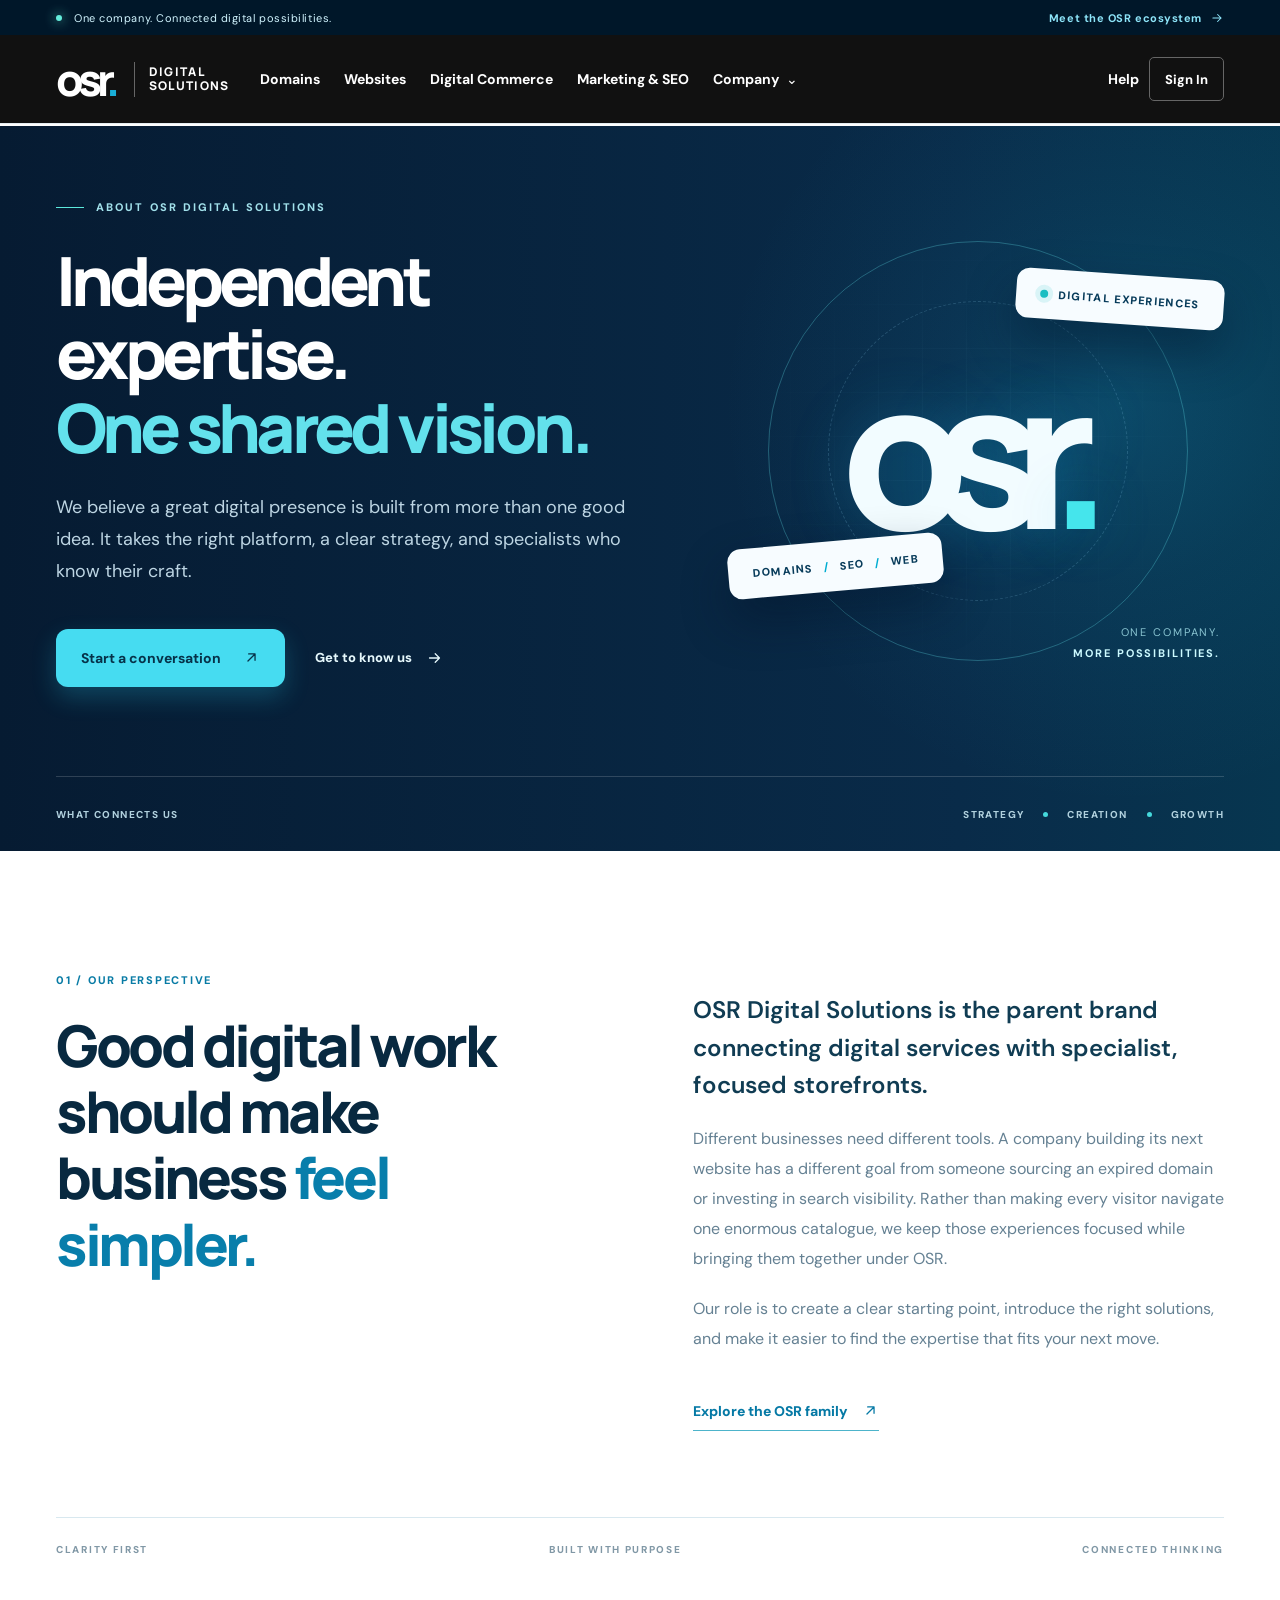
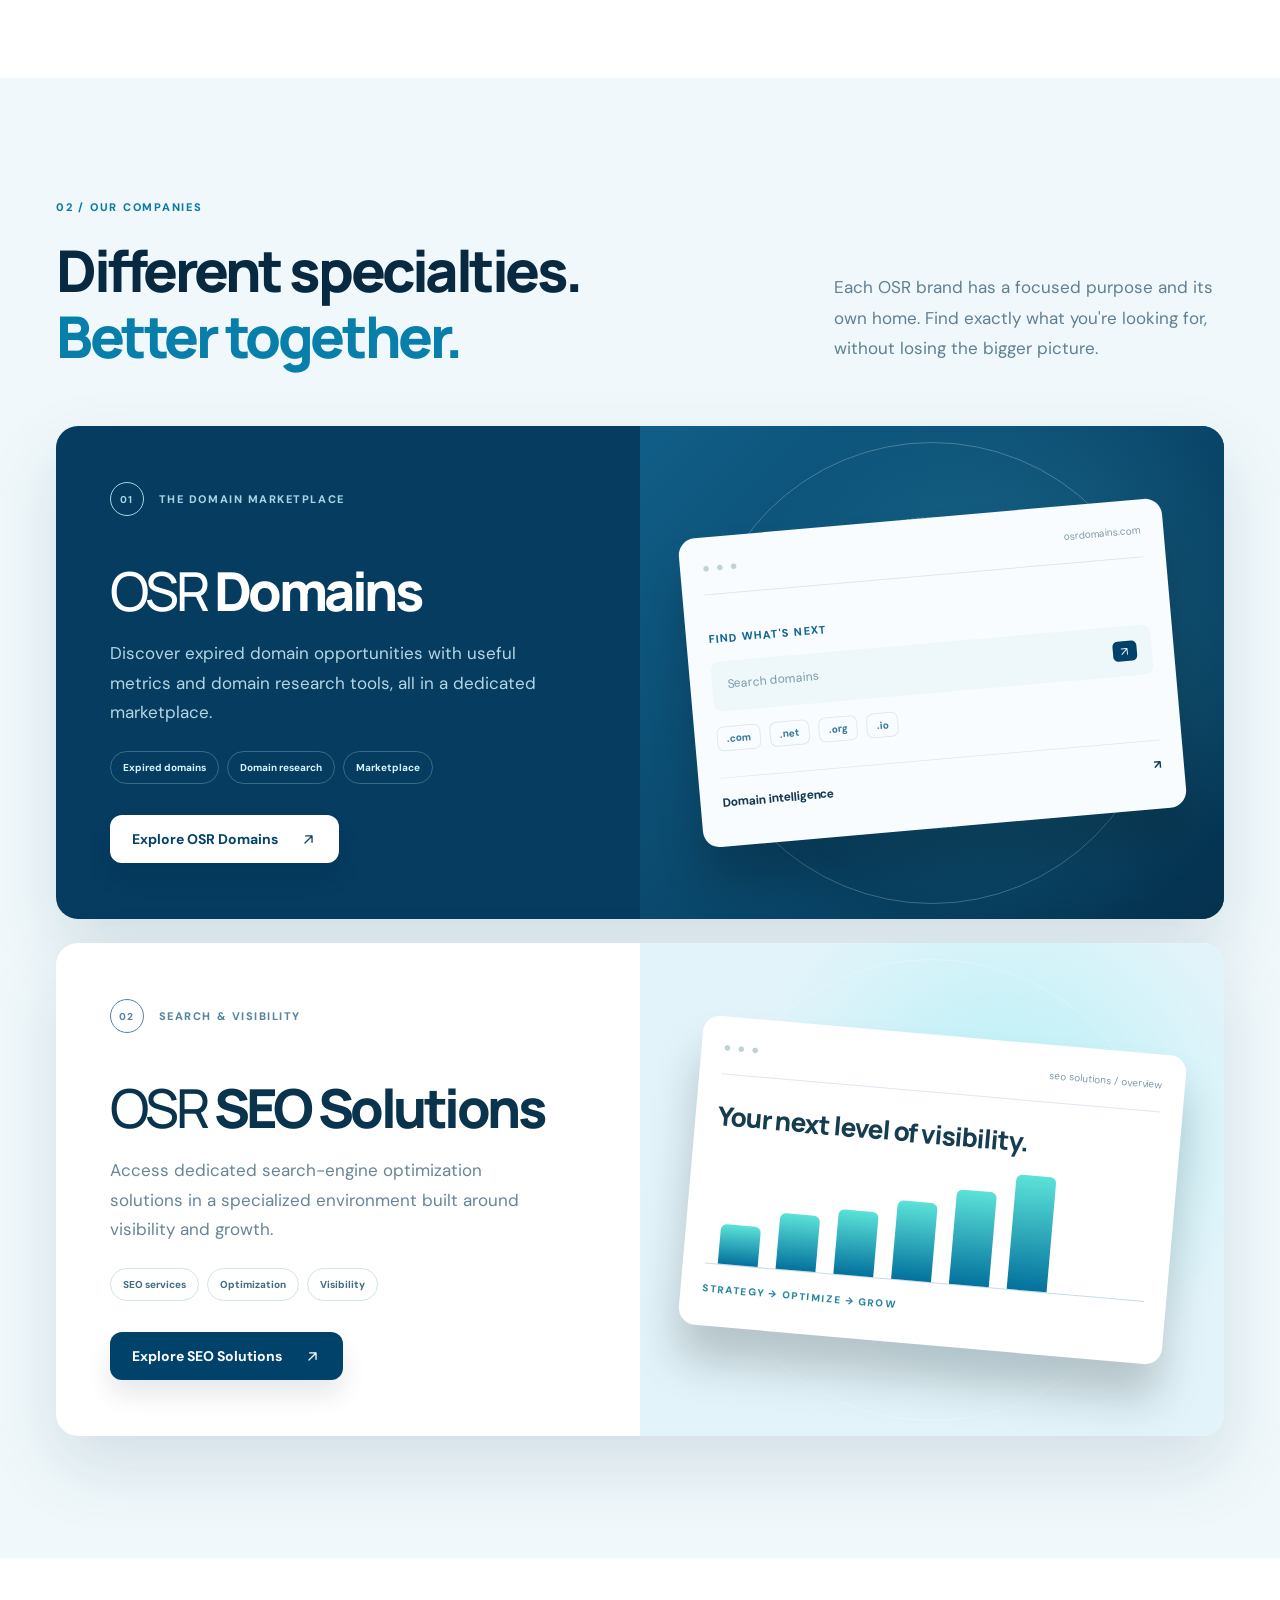
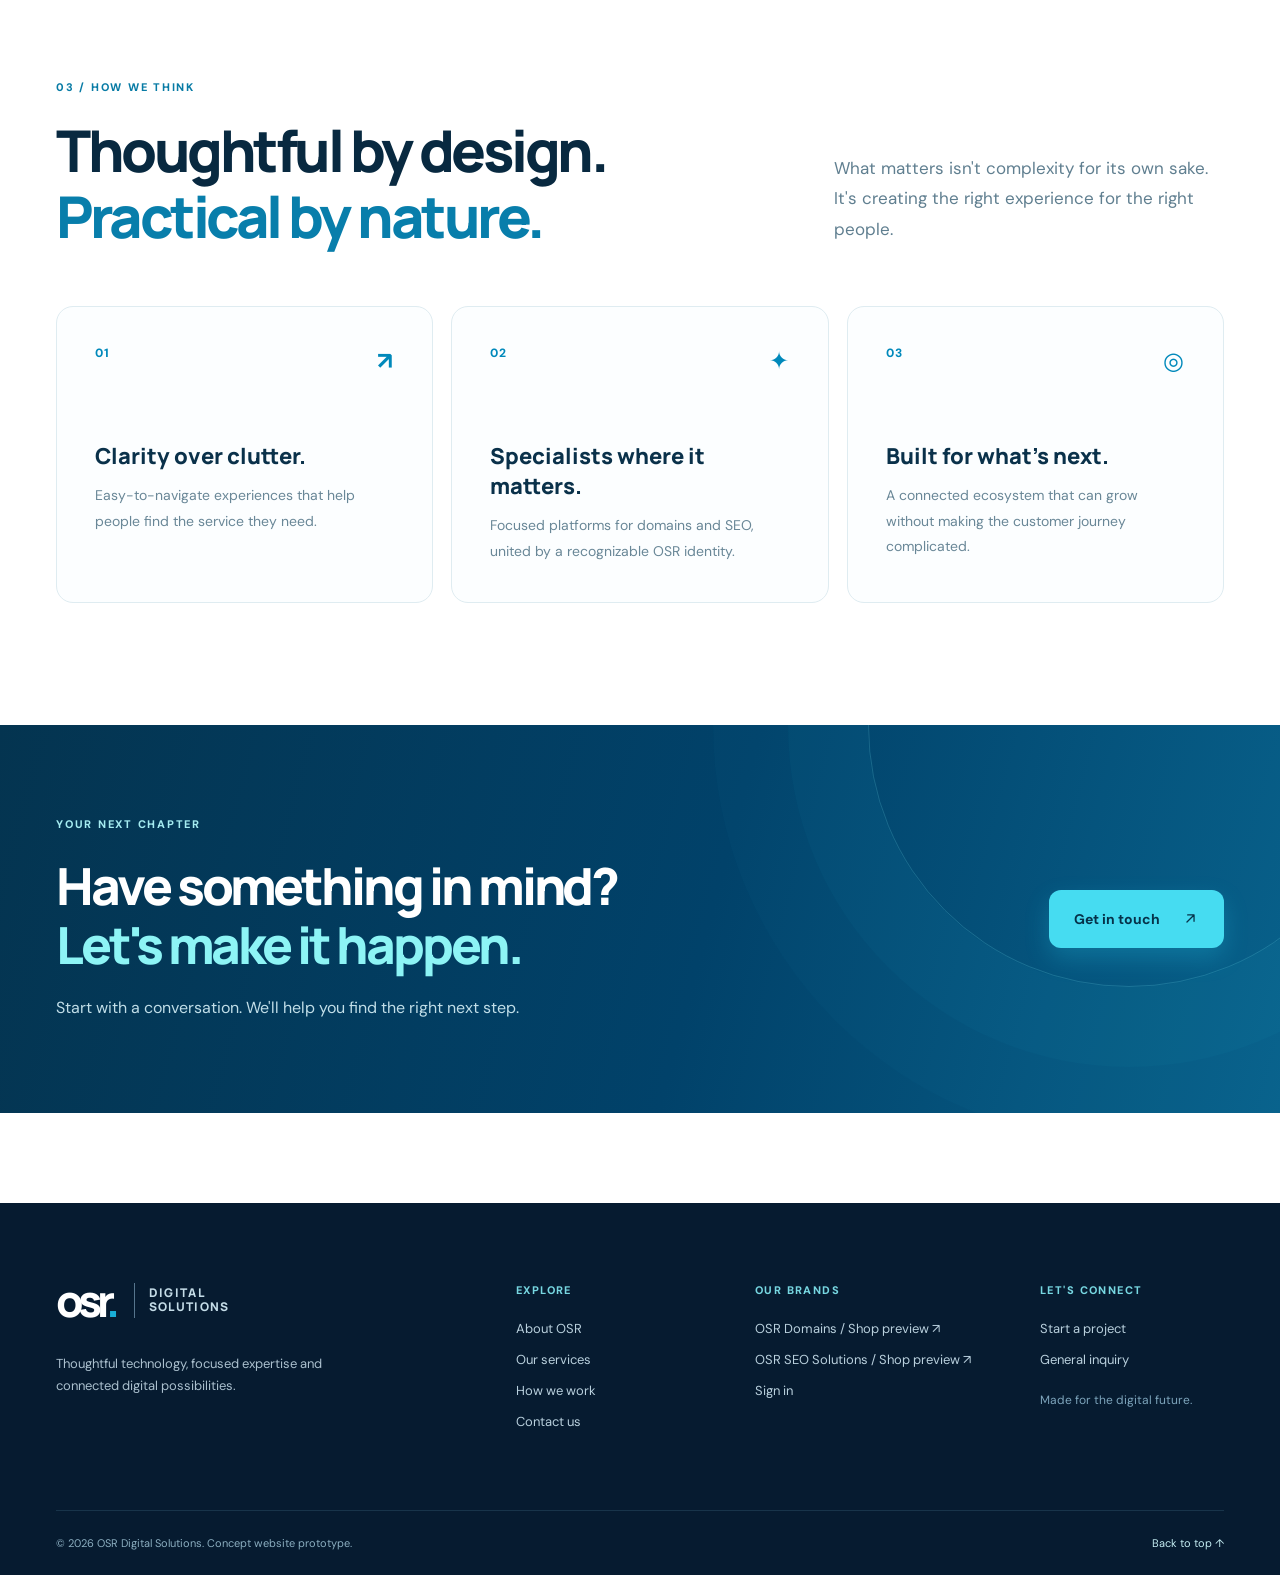
==== commit 90c08aa0: "Add product styles, update SEO and website pages, and remove unused video functionality - Created a " ====
--- a/about.html
+++ b/about.html
@@ -9,6 +9,7 @@
   <link rel="stylesheet" href="pages.css" />
   <meta name="description" content="Learn about OSR Digital Solutions and our connected specialist brands OSR Domains and OSR SEO Solutions." />
   <title>About Us | OSR Digital Solutions</title>
+  <link rel="stylesheet" href="products.css" />
 </head>
 <body id="top">
   <svg class="svg-sprite" aria-hidden="true" xmlns="http://www.w3.org/2000/svg">
@@ -32,29 +33,11 @@
 
 
   <div class="announcement"><div class="container announce-inner"><span class="announce-dot"></span><span>One company. Connected digital possibilities.</span><a href="index.html#ecosystem">Meet the OSR ecosystem <svg class="icon"><use href="#i-arrow"/></svg></a></div></div>
-  <header class="site-header" id="top">
-    <div class="container nav-shell">
-      <a href="index.html" class="brand-logo" aria-label="OSR Digital Solutions homepage">
-        <span class="brand-mark">osr<span class="mark-dot">.</span></span><span class="brand-rule"></span><span class="brand-words">DIGITAL<br>SOLUTIONS</span>
-      </a>
-      <nav class="desktop-nav" aria-label="Main navigation">
-        <a href="index.html#top" class="nav-link">Home</a>
-        <a href="about.html" class="nav-link active">About</a>
-        <div class="nav-dropdown"><button type="button" class="nav-link dropdown-trigger" aria-expanded="false" aria-controls="services-menu">Services <svg class="icon small"><use href="#i-chevron"/></svg></button>
-          <div id="services-menu" class="dropdown-menu"><span class="dropdown-eyebrow">WHAT WE DO</span><a href="index.html#services">Websites &amp; development</a><a href="index.html#services">Digital commerce</a><a href="index.html#services">Digital strategy</a><a href="index.html#services">SEO &amp; visibility</a></div>
-        </div>
-        <div class="nav-dropdown"><button type="button" class="nav-link dropdown-trigger" aria-expanded="false" aria-controls="brands-menu">Our Brands <svg class="icon small"><use href="#i-chevron"/></svg></button>
-          <div id="brands-menu" class="dropdown-menu brands-dropdown"><span class="dropdown-eyebrow">OUR SPECIALIST SHOPS</span><a class="dropdown-preview-link" href="domains.html">Preview the OSR Domains shop →</a><a class="dropdown-preview-link" href="seo.html">Preview the SEO Solutions shop →</a><a href="https://osrdomains.com/" target="_blank" rel="noopener"><span class="drop-icon"><svg class="icon"><use href="#i-globe"/></svg></span><span><strong>OSR Domains</strong><small>Expired domain marketplace</small></span></a><a href="https://osrseosolutions.com/" target="_blank" rel="noopener"><span class="drop-icon"><svg class="icon"><use href="#i-trend"/></svg></span><span><strong>OSR SEO Solutions</strong><small>Search services &amp; solutions</small></span></a></div>
-        </div>
-        <a href="index.html#approach" class="nav-link">Our Approach</a><a href="contact.html" class="nav-link">Contact</a>
-      </nav>
-      <div class="nav-actions"><a class="nav-signin" href="auth.html?site=all" aria-label="Sign in to OSR"><svg class="icon" aria-hidden="true"><use href="#i-user"/></svg><span>Sign In</span></a><a class="btn btn-primary nav-cta" href="contact.html">Get a quote <svg class="icon"><use href="#i-arrow-up"/></svg></a><button type="button" class="mobile-toggle" aria-label="Open menu" aria-expanded="false"><svg class="icon"><use href="#i-menu"/></svg></button></div>
-    </div>
-    <nav class="mobile-menu" id="mobile-menu" aria-label="Mobile navigation" hidden>
-      <a href="index.html#top">Home</a><a href="about.html">About</a><a href="index.html#services">Services</a><a href="index.html#ecosystem">Our Brands</a><a href="index.html#approach">Our Approach</a><a href="contact.html">Contact</a>
-      <div class="mobile-external"><a class="mobile-signin" href="auth.html?site=all">Sign In →</a><a href="domains.html">OSR Domains / Shop preview ↗</a><a href="seo.html">OSR SEO Solutions / Shop preview ↗</a><a href="index.html#account-journey">How unified sign-in works</a></div>
-    </nav>
-  </header>
+  <header class="site-header product-header"><div class="container nav-shell">
+    <a href="index.html" class="brand-logo" aria-label="OSR Digital Solutions home"><span class="brand-mark">osr<span class="mark-dot">.</span></span><span class="brand-rule"></span><span class="brand-words">DIGITAL<br>SOLUTIONS</span></a>
+    <nav class="desktop-nav" aria-label="Main navigation"><a class="nav-link" href="domains.html">Domains</a><a class="nav-link" href="websites.html">Websites</a><a class="nav-link" href="commerce.html">Digital Commerce</a><a class="nav-link" href="seo.html">Marketing & SEO</a><div class="nav-dropdown"><button class="nav-link dropdown-trigger" type="button" aria-expanded="false" aria-controls="company-menu">Company <span aria-hidden="true">⌄</span></button><div class="dropdown-menu" id="company-menu"><a href="about.html">About OSR</a><a href="index.html#ecosystem">Our brands</a><a href="contact.html">Contact us</a></div></div></nav>
+    <div class="nav-actions"><a class="nav-link support-link" href="contact.html">Help</a><a class="nav-signin" href="auth.html?site=all">Sign In</a><button class="mobile-toggle" type="button" aria-label="Open menu" aria-controls="mobile-menu" aria-expanded="false"><span aria-hidden="true">☰</span></button></div></div>
+    <nav class="mobile-menu" id="mobile-menu" aria-label="Mobile navigation" hidden><a class="nav-link" href="domains.html">Domains</a><a class="nav-link" href="websites.html">Websites</a><a class="nav-link" href="commerce.html">Digital Commerce</a><a class="nav-link" href="seo.html">Marketing & SEO</a><a href="about.html">About OSR</a><a href="contact.html">Contact & Help</a><a href="auth.html?site=all">Sign In</a></nav></header>
   <div class="scroll-progress" aria-hidden="true"><div id="progress-track"></div></div>
 
 
--- a/products.css
+++ b/products.css
@@ -0,0 +1,4 @@
+/* Shared product navigation and service storefronts. */
+.product-header{background:#111;color:#fff;position:sticky;top:0;z-index:100}.product-header .nav-shell{height:88px;gap:30px}.product-header .brand-logo,.product-header .nav-link,.product-header .brand-mark,.product-header .brand-words{color:#fff}.product-header .brand-rule{background:#666}.product-header .desktop-nav{gap:24px;flex:1}.product-header .nav-link{font-size:14px;white-space:nowrap}.product-header a[aria-current=page]{text-decoration:underline;text-underline-offset:8px}.product-header .nav-signin{background:transparent;border-color:#666;color:white;border-radius:5px}.product-header .dropdown-menu{color:#142c3e}.product-header .mobile-toggle{color:white;font-size:25px}.product-header .mobile-menu{background:#171717}.product-header .mobile-menu a{color:white}.product-header .mobile-menu[hidden]{display:none}.product-header .nav-link:hover{color:#70e4de}.product-header .dropdown-trigger{display:flex;gap:7px;align-items:center}.product-header .dropdown-menu a{color:#142c3e}.product-breadcrumb{padding-top:25px;padding-bottom:25px;font-size:12px;color:#556570}.product-breadcrumb a{text-decoration:underline;margin-right:10px}.product-hero{display:grid;grid-template-columns:1.15fr 1fr;background:#e2f3f0;border-radius:12px;overflow:hidden;min-height:540px}.product-hero>div:first-child{padding:65px 50px}.product-kicker{font-size:11px;font-weight:800;letter-spacing:.14em;color:#036c70}.product-hero h1{font-size:clamp(38px,4.7vw,67px);line-height:1.05;letter-spacing:-.055em;margin:22px 0}.product-hero p{font-size:17px;line-height:1.8;max-width:530px;color:#324b50}.product-button{display:inline-flex;align-items:center;gap:25px;background:#111;color:#fff;padding:17px 24px;border-radius:5px;font-weight:750;font-size:14px;margin-top:25px}.product-button:hover{background:#01426a}.product-hero small{display:block;margin-top:22px;font-size:11px;color:#4c6368}.product-art{background:#b7ded8;display:flex;flex-direction:column;justify-content:center;gap:32px;padding:40px;position:relative;overflow:hidden}.product-art:before{content:'';width:350px;height:350px;border:1px solid #82bbb4;border-radius:50%;position:absolute;right:-130px;top:-140px}.product-art-label,.product-art-bottom{font-size:10px;letter-spacing:.17em;color:#285e5d;font-weight:700}.product-window{background:#fff;position:relative;padding:24px;border-radius:10px;box-shadow:12px 22px 0 #094e5017;transform:rotate(-4deg);min-height:260px}.product-window-bar{display:flex;gap:5px;border-bottom:1px solid #e5e8e8;padding-bottom:17px}.product-window-bar i{width:7px;height:7px;border-radius:50%;background:#a7c5c1}.product-window strong{display:block;font-size:clamp(25px,3vw,42px);line-height:1.2;letter-spacing:-.05em;margin:30px 0;overflow-wrap:anywhere}.product-window strong span{color:#00817e;display:block}.product-lines i{display:block;width:75%;height:7px;background:#e5efed;margin:10px 0}.product-lines i:last-child{width:50%}.product-art-chip{display:block;margin-top:24px;font-size:10px;font-weight:800;color:#00756d}.product-features{padding-top:85px;padding-bottom:80px}.product-features h2,.product-help h2{font-size:clamp(28px,3vw,42px);letter-spacing:-.04em;line-height:1.2;margin:17px 0 30px}.product-grid{display:grid;grid-template-columns:repeat(3,1fr);gap:22px}.product-grid article{border:1px solid #dce4e4;padding:32px;border-radius:9px}.product-grid h3{font-size:23px;line-height:1.25;margin:22px 0 15px}.product-grid p,.product-help p{color:#526671;line-height:1.8;font-size:15px}.product-help{display:grid;grid-template-columns:1fr 1fr;gap:80px;padding-top:55px;padding-bottom:80px;border-top:1px solid #dce4e4}.product-faq details{border-bottom:1px solid #dce4e4;padding:20px 0}.product-faq summary{font-weight:700;cursor:pointer}.product-faq details p{margin-top:18px}.product-footer{background:#111;color:white;padding:55px 0 30px}.product-footer .brand-mark{color:white;font-size:48px}.product-footer p{color:#bbb;margin:15px 0}.product-footer nav{display:flex;flex-wrap:wrap;gap:25px;margin:30px 0;font-size:14px}.product-footer small{color:#999}.product-header :focus-visible,.product-button:focus-visible{outline:3px solid #20bfbd;outline-offset:5px}
+@media(max-width:1150px){.product-header .desktop-nav{display:none}.product-header .mobile-toggle{display:block}.product-header .nav-actions{margin-left:auto}.product-header .nav-shell{height:76px}.product-header .mobile-menu:not([hidden]){display:flex;flex-direction:column}.product-header .mobile-menu a{padding:13px 24px}.product-hero>div:first-child{padding:40px 30px}.product-art{padding:30px}.product-help{gap:35px}}
+@media(max-width:700px){.product-header .nav-shell{height:71px;gap:12px}.product-header .support-link{display:none}.product-hero{grid-template-columns:1fr}.product-hero>div:first-child{padding:38px 25px}.product-hero h1{font-size:43px}.product-art{min-height:340px;padding:30px}.product-window{max-width:420px;width:100%;margin:auto;min-height:220px}.product-grid,.product-help{grid-template-columns:1fr}.product-features{padding-top:60px;padding-bottom:50px}.product-help{padding-top:40px;padding-bottom:50px}.product-grid article{padding:25px}.product-breadcrumb{padding-top:20px;padding-bottom:20px}.product-header .brand-words{font-size:9px}}
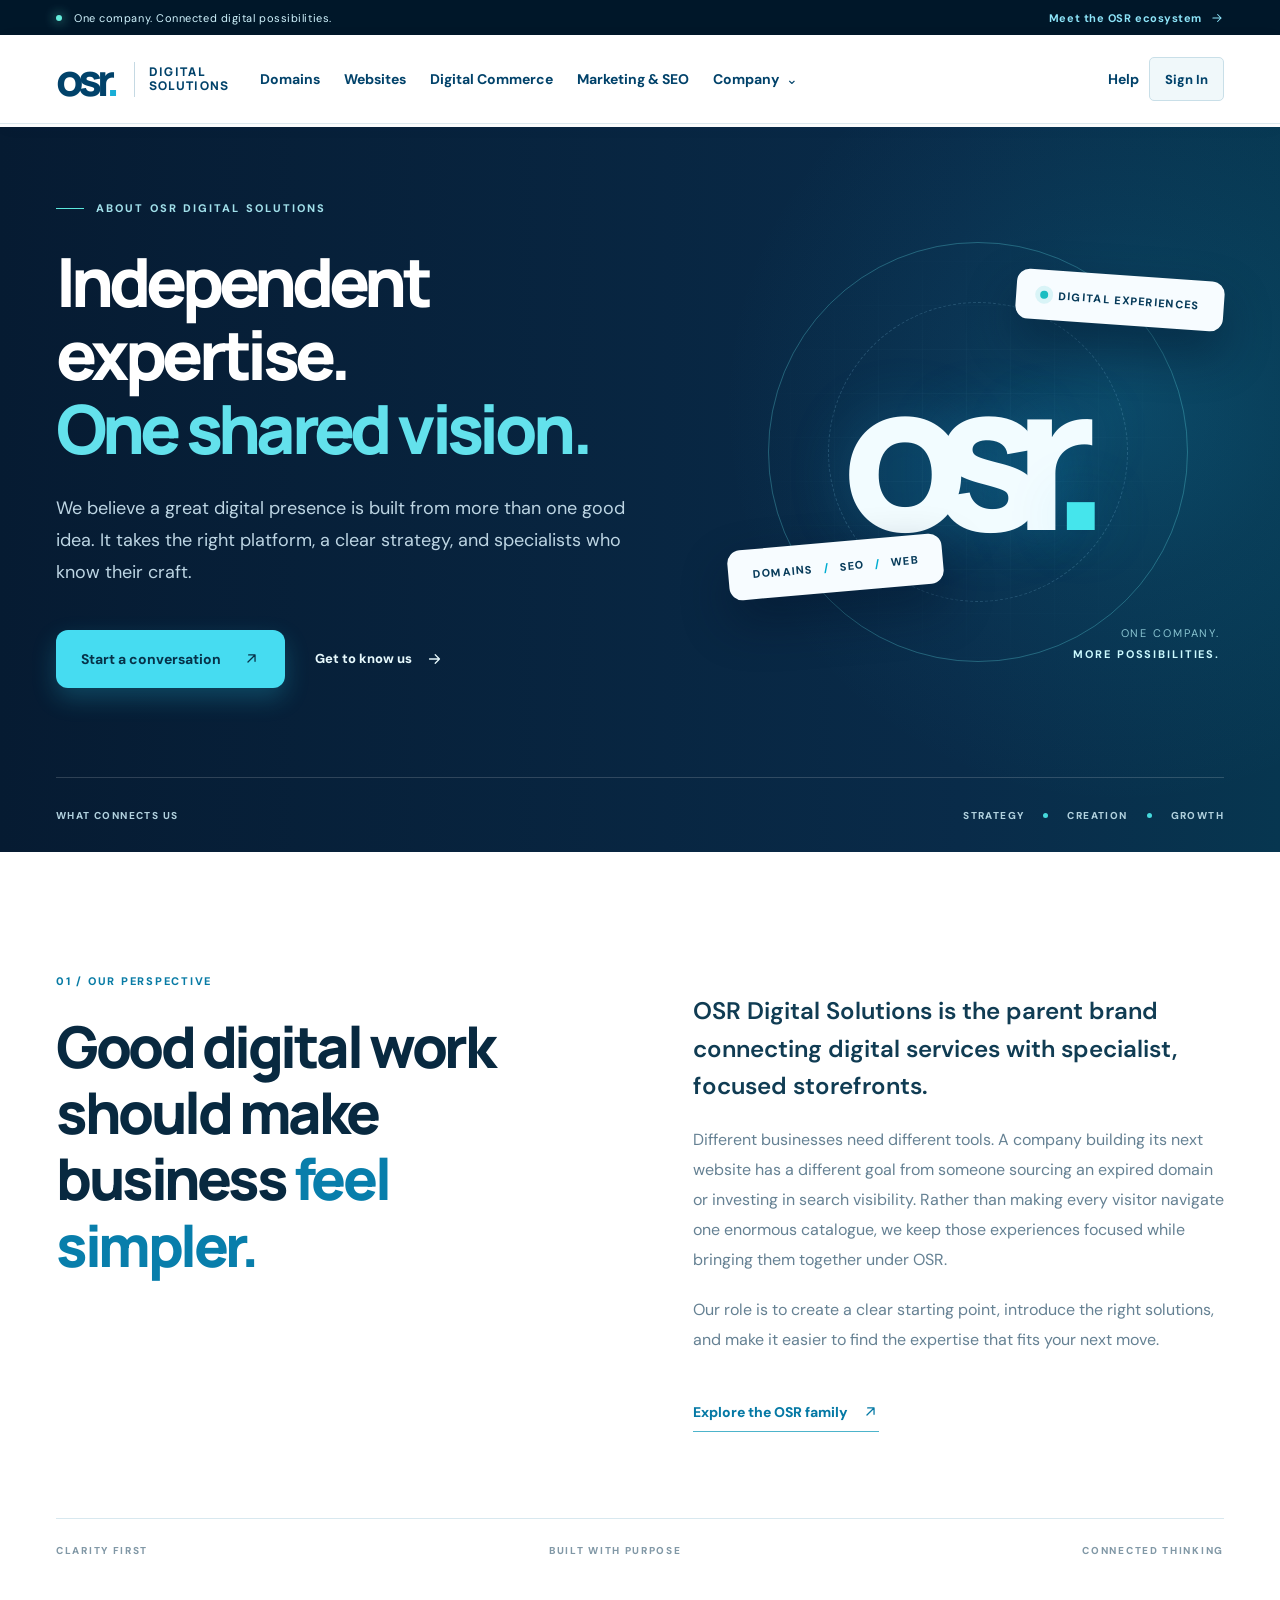
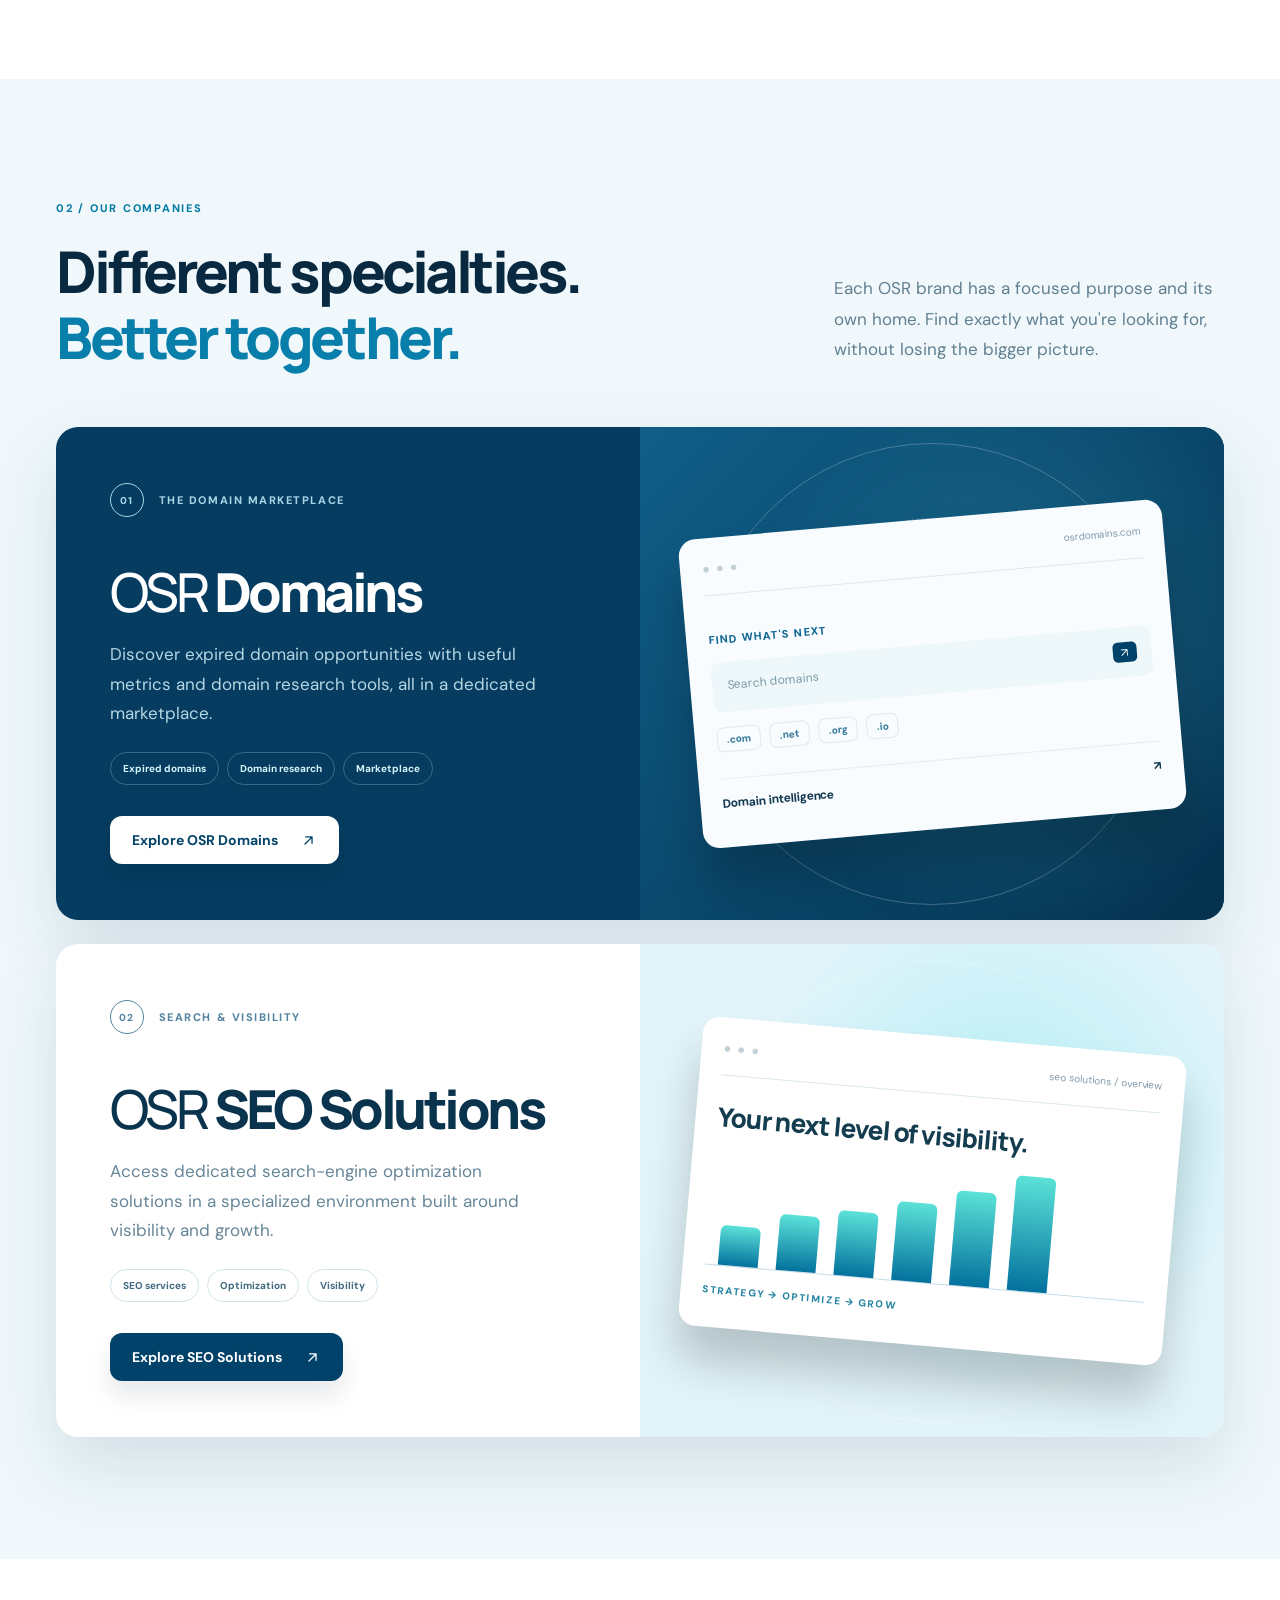
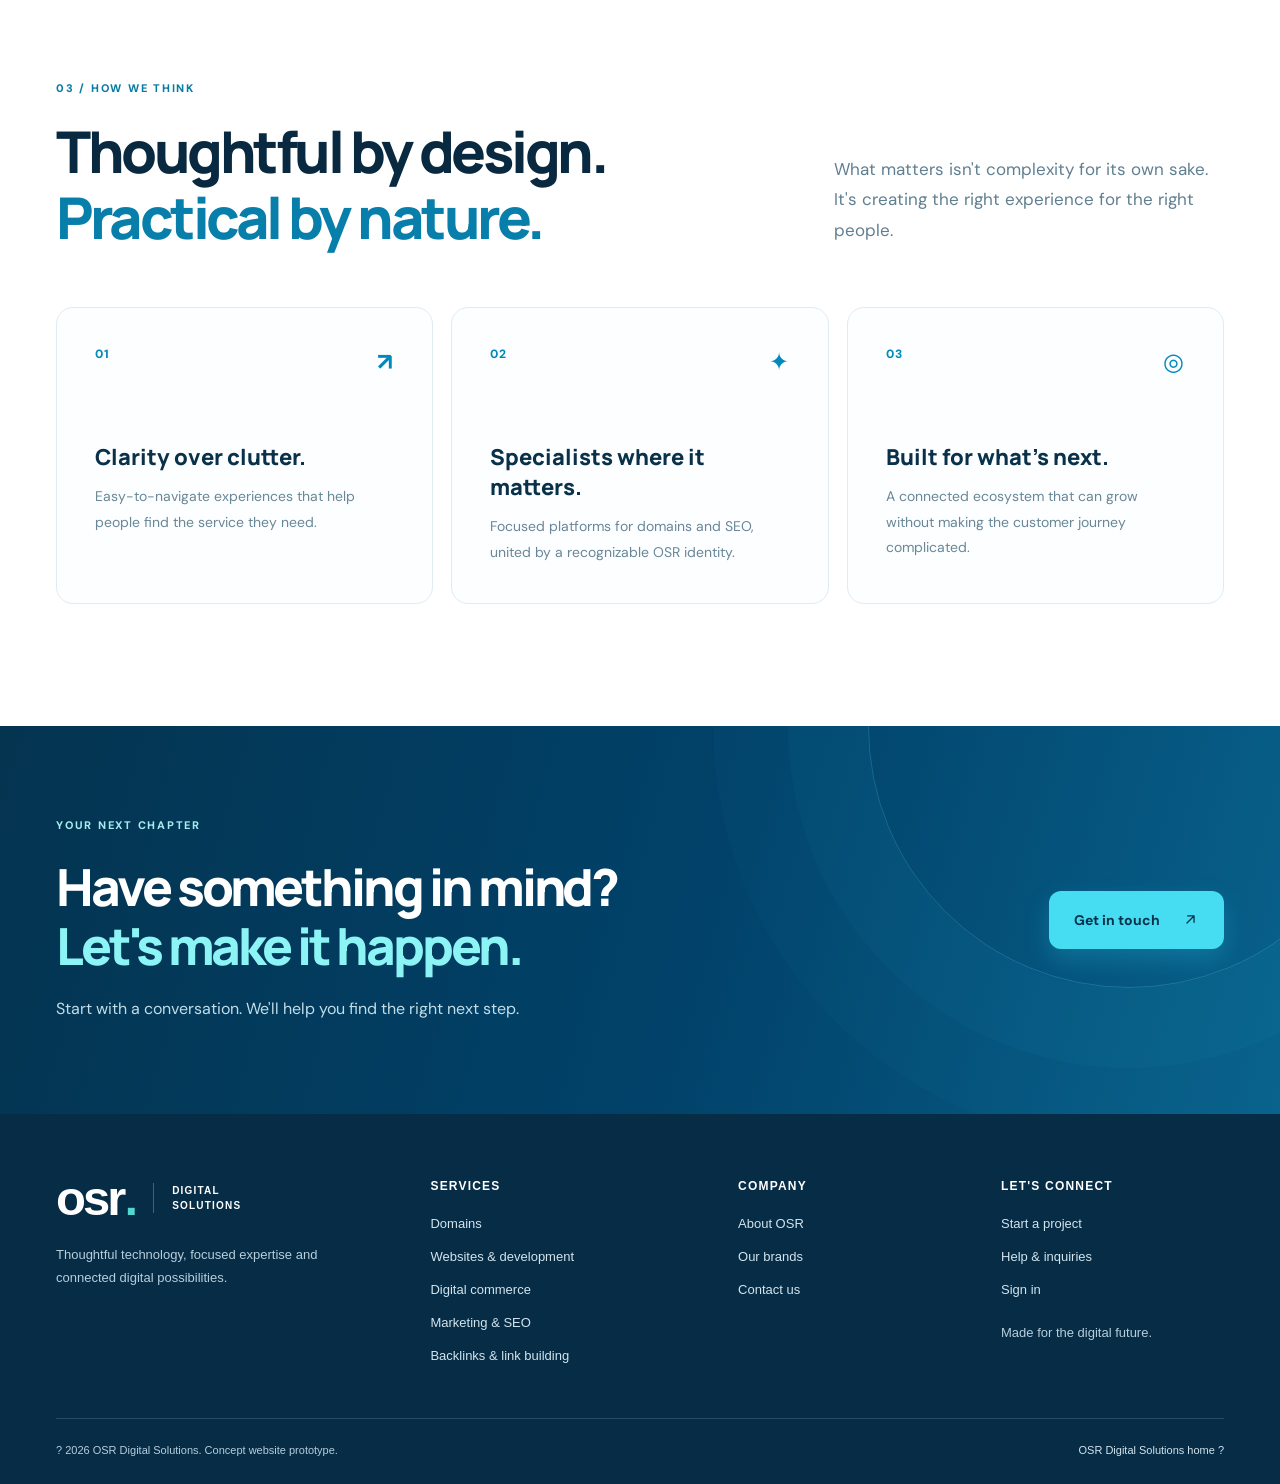
==== commit 0cda762b: "Add shared footer across all pages and update styles - Introduced a new footer structure in commerce" ====
--- a/about.html
+++ b/about.html
@@ -10,7 +10,7 @@
   <meta name="description" content="Learn about OSR Digital Solutions and our connected specialist brands OSR Domains and OSR SEO Solutions." />
   <title>About Us | OSR Digital Solutions</title>
   <link rel="stylesheet" href="products.css" />
-</head>
+<link rel="stylesheet" href="footer.css"></head>
 <body id="top">
   <svg class="svg-sprite" aria-hidden="true" xmlns="http://www.w3.org/2000/svg">
     <symbol id="i-arrow" viewBox="0 0 24 24"><path d="M5 12h14M13 6l6 6-6 6"/></symbol>
@@ -93,7 +93,12 @@
     <section class="page-bottom-cta"><div class="container page-bottom-inner"><div><span class="page-kicker light">YOUR NEXT CHAPTER</span><h2>Have something in mind?<br><em>Let's make it happen.</em></h2><p>Start with a conversation. We'll help you find the right next step.</p></div><a class="btn btn-cyan btn-lg" href="contact.html">Get in touch <svg class="icon"><use href="#i-arrow-up"/></svg></a></div></section>
   </main>
 
-  <footer class="site-footer"><div class="container footer-main"><div class="footer-brand"><a href="index.html" class="brand-logo footer-logo"><span class="brand-mark">osr<span class="mark-dot">.</span></span><span class="brand-rule"></span><span class="brand-words">DIGITAL<br>SOLUTIONS</span></a><p>Thoughtful technology, focused expertise and connected digital possibilities.</p></div><div class="footer-col"><span>EXPLORE</span><a href="about.html">About OSR</a><a href="index.html#services">Our services</a><a href="index.html#approach">How we work</a><a href="contact.html">Contact us</a></div><div class="footer-col"><span>OUR BRANDS</span><a href="domains.html">OSR Domains / Shop preview ↗</a><a href="seo.html">OSR SEO Solutions / Shop preview ↗</a><a href="auth.html?site=all">Sign in</a></div><div class="footer-col"><span>LET'S CONNECT</span><a href="contact.html">Start a project</a><a href="contact.html">General inquiry</a><span class="footer-time">Made for the digital future.</span></div></div><div class="container footer-bottom"><span>© <span id="year">2026</span> OSR Digital Solutions. Concept website prototype.</span><a href="#top">Back to top ↑</a></div></footer>
+  <footer class="osr-footer"><div class="container osr-footer-grid">
+<div class="osr-footer-brand"><a class="osr-footer-logo" href="index.html" aria-label="OSR Digital Solutions home">osr<span>.</span><small>DIGITAL<br>SOLUTIONS</small></a><p>Thoughtful technology, focused expertise and connected digital possibilities.</p></div>
+<nav aria-label="Footer services"><h2>Services</h2><a href="domains.html">Domains</a><a href="websites.html">Websites &amp; development</a><a href="commerce.html">Digital commerce</a><a href="seo.html">Marketing &amp; SEO</a><a href="seo.html#backlinks">Backlinks &amp; link building</a></nav>
+<nav aria-label="Footer company"><h2>Company</h2><a href="about.html">About OSR</a><a href="index.html#ecosystem">Our brands</a><a href="contact.html">Contact us</a></nav>
+<nav aria-label="Footer support"><h2>Let's connect</h2><a href="contact.html">Start a project</a><a href="contact.html">Help &amp; inquiries</a><a href="auth.html?site=all">Sign in</a><p>Made for the digital future.</p></nav>
+</div><div class="container osr-footer-bottom"><small>? <span id="year">2026</span> OSR Digital Solutions. Concept website prototype.</small><a href="index.html">OSR Digital Solutions home ?</a></div></footer>
 
 
 <script src="pages.js" defer></script>
--- a/products.css
+++ b/products.css
@@ -1,4 +1,7 @@
 /* Shared product navigation and service storefronts. */
-.product-header{background:#111;color:#fff;position:sticky;top:0;z-index:100}.product-header .nav-shell{height:88px;gap:30px}.product-header .brand-logo,.product-header .nav-link,.product-header .brand-mark,.product-header .brand-words{color:#fff}.product-header .brand-rule{background:#666}.product-header .desktop-nav{gap:24px;flex:1}.product-header .nav-link{font-size:14px;white-space:nowrap}.product-header a[aria-current=page]{text-decoration:underline;text-underline-offset:8px}.product-header .nav-signin{background:transparent;border-color:#666;color:white;border-radius:5px}.product-header .dropdown-menu{color:#142c3e}.product-header .mobile-toggle{color:white;font-size:25px}.product-header .mobile-menu{background:#171717}.product-header .mobile-menu a{color:white}.product-header .mobile-menu[hidden]{display:none}.product-header .nav-link:hover{color:#70e4de}.product-header .dropdown-trigger{display:flex;gap:7px;align-items:center}.product-header .dropdown-menu a{color:#142c3e}.product-breadcrumb{padding-top:25px;padding-bottom:25px;font-size:12px;color:#556570}.product-breadcrumb a{text-decoration:underline;margin-right:10px}.product-hero{display:grid;grid-template-columns:1.15fr 1fr;background:#e2f3f0;border-radius:12px;overflow:hidden;min-height:540px}.product-hero>div:first-child{padding:65px 50px}.product-kicker{font-size:11px;font-weight:800;letter-spacing:.14em;color:#036c70}.product-hero h1{font-size:clamp(38px,4.7vw,67px);line-height:1.05;letter-spacing:-.055em;margin:22px 0}.product-hero p{font-size:17px;line-height:1.8;max-width:530px;color:#324b50}.product-button{display:inline-flex;align-items:center;gap:25px;background:#111;color:#fff;padding:17px 24px;border-radius:5px;font-weight:750;font-size:14px;margin-top:25px}.product-button:hover{background:#01426a}.product-hero small{display:block;margin-top:22px;font-size:11px;color:#4c6368}.product-art{background:#b7ded8;display:flex;flex-direction:column;justify-content:center;gap:32px;padding:40px;position:relative;overflow:hidden}.product-art:before{content:'';width:350px;height:350px;border:1px solid #82bbb4;border-radius:50%;position:absolute;right:-130px;top:-140px}.product-art-label,.product-art-bottom{font-size:10px;letter-spacing:.17em;color:#285e5d;font-weight:700}.product-window{background:#fff;position:relative;padding:24px;border-radius:10px;box-shadow:12px 22px 0 #094e5017;transform:rotate(-4deg);min-height:260px}.product-window-bar{display:flex;gap:5px;border-bottom:1px solid #e5e8e8;padding-bottom:17px}.product-window-bar i{width:7px;height:7px;border-radius:50%;background:#a7c5c1}.product-window strong{display:block;font-size:clamp(25px,3vw,42px);line-height:1.2;letter-spacing:-.05em;margin:30px 0;overflow-wrap:anywhere}.product-window strong span{color:#00817e;display:block}.product-lines i{display:block;width:75%;height:7px;background:#e5efed;margin:10px 0}.product-lines i:last-child{width:50%}.product-art-chip{display:block;margin-top:24px;font-size:10px;font-weight:800;color:#00756d}.product-features{padding-top:85px;padding-bottom:80px}.product-features h2,.product-help h2{font-size:clamp(28px,3vw,42px);letter-spacing:-.04em;line-height:1.2;margin:17px 0 30px}.product-grid{display:grid;grid-template-columns:repeat(3,1fr);gap:22px}.product-grid article{border:1px solid #dce4e4;padding:32px;border-radius:9px}.product-grid h3{font-size:23px;line-height:1.25;margin:22px 0 15px}.product-grid p,.product-help p{color:#526671;line-height:1.8;font-size:15px}.product-help{display:grid;grid-template-columns:1fr 1fr;gap:80px;padding-top:55px;padding-bottom:80px;border-top:1px solid #dce4e4}.product-faq details{border-bottom:1px solid #dce4e4;padding:20px 0}.product-faq summary{font-weight:700;cursor:pointer}.product-faq details p{margin-top:18px}.product-footer{background:#111;color:white;padding:55px 0 30px}.product-footer .brand-mark{color:white;font-size:48px}.product-footer p{color:#bbb;margin:15px 0}.product-footer nav{display:flex;flex-wrap:wrap;gap:25px;margin:30px 0;font-size:14px}.product-footer small{color:#999}.product-header :focus-visible,.product-button:focus-visible{outline:3px solid #20bfbd;outline-offset:5px}
+.product-header{background:#fff;color:#01426a;position:sticky;top:0;z-index:100;border-bottom:1px solid #dce8ed;box-shadow:0 3px 18px #01426a08}.product-header .nav-shell{height:88px;gap:30px}.product-header .brand-logo,.product-header .nav-link,.product-header .brand-mark,.product-header .brand-words{color:#01426a}.product-header .brand-rule{background:#c5d9e3}.product-header .desktop-nav{gap:24px;flex:1}.product-header .nav-link{font-size:14px;white-space:nowrap}.product-header a[aria-current=page]{text-decoration:underline;text-underline-offset:8px}.product-header .nav-signin{background:#f0f8fa;border-color:#c9dfe8;color:#01426a;border-radius:5px}.product-header .dropdown-menu{color:#142c3e}.product-header .mobile-toggle{color:#01426a;font-size:25px}.product-header .mobile-menu{background:#fff}.product-header .mobile-menu a{color:#01426a}.product-header .mobile-menu[hidden]{display:none}.product-header .nav-link:hover{color:#007b7a}.product-header .dropdown-trigger{display:flex;gap:7px;align-items:center}.product-header .dropdown-menu a{color:#142c3e}.product-breadcrumb{padding-top:25px;padding-bottom:25px;font-size:12px;color:#556570}.product-breadcrumb a{text-decoration:underline;margin-right:10px}.product-hero{display:grid;grid-template-columns:1.15fr 1fr;background:#e2f3f0;border-radius:12px;overflow:hidden;min-height:540px}.product-hero>div:first-child{padding:65px 50px}.product-kicker{font-size:11px;font-weight:800;letter-spacing:.14em;color:#036c70}.product-hero h1{font-size:clamp(38px,4.7vw,67px);line-height:1.05;letter-spacing:-.055em;margin:22px 0}.product-hero p{font-size:17px;line-height:1.8;max-width:530px;color:#324b50}.product-button{display:inline-flex;align-items:center;gap:25px;background:#111;color:#fff;padding:17px 24px;border-radius:5px;font-weight:750;font-size:14px;margin-top:25px}.product-button:hover{background:#01426a}.product-hero small{display:block;margin-top:22px;font-size:11px;color:#4c6368}.product-art{background:#b7ded8;display:flex;flex-direction:column;justify-content:center;gap:32px;padding:40px;position:relative;overflow:hidden}.product-art:before{content:'';width:350px;height:350px;border:1px solid #82bbb4;border-radius:50%;position:absolute;right:-130px;top:-140px}.product-art-label,.product-art-bottom{font-size:10px;letter-spacing:.17em;color:#285e5d;font-weight:700}.product-window{background:#fff;position:relative;padding:24px;border-radius:10px;box-shadow:12px 22px 0 #094e5017;transform:rotate(-4deg);min-height:260px}.product-window-bar{display:flex;gap:5px;border-bottom:1px solid #e5e8e8;padding-bottom:17px}.product-window-bar i{width:7px;height:7px;border-radius:50%;background:#a7c5c1}.product-window strong{display:block;font-size:clamp(25px,3vw,42px);line-height:1.2;letter-spacing:-.05em;margin:30px 0;overflow-wrap:anywhere}.product-window strong span{color:#00817e;display:block}.product-lines i{display:block;width:75%;height:7px;background:#e5efed;margin:10px 0}.product-lines i:last-child{width:50%}.product-art-chip{display:block;margin-top:24px;font-size:10px;font-weight:800;color:#00756d}.product-features{padding-top:85px;padding-bottom:80px}.product-features h2,.product-help h2{font-size:clamp(28px,3vw,42px);letter-spacing:-.04em;line-height:1.2;margin:17px 0 30px}.product-grid{display:grid;grid-template-columns:repeat(3,1fr);gap:22px}.product-grid article{border:1px solid #dce4e4;padding:32px;border-radius:9px}.product-grid h3{font-size:23px;line-height:1.25;margin:22px 0 15px}.product-grid p,.product-help p{color:#526671;line-height:1.8;font-size:15px}.product-help{display:grid;grid-template-columns:1fr 1fr;gap:80px;padding-top:55px;padding-bottom:80px;border-top:1px solid #dce4e4}.product-faq details{border-bottom:1px solid #dce4e4;padding:20px 0}.product-faq summary{font-weight:700;cursor:pointer}.product-faq details p{margin-top:18px}.product-footer{background:#111;color:white;padding:55px 0 30px}.product-footer .brand-mark{color:white;font-size:48px}.product-footer p{color:#bbb;margin:15px 0}.product-footer nav{display:flex;flex-wrap:wrap;gap:25px;margin:30px 0;font-size:14px}.product-footer small{color:#999}.product-header :focus-visible,.product-button:focus-visible{outline:3px solid #20bfbd;outline-offset:5px}
 @media(max-width:1150px){.product-header .desktop-nav{display:none}.product-header .mobile-toggle{display:block}.product-header .nav-actions{margin-left:auto}.product-header .nav-shell{height:76px}.product-header .mobile-menu:not([hidden]){display:flex;flex-direction:column}.product-header .mobile-menu a{padding:13px 24px}.product-hero>div:first-child{padding:40px 30px}.product-art{padding:30px}.product-help{gap:35px}}
 @media(max-width:700px){.product-header .nav-shell{height:71px;gap:12px}.product-header .support-link{display:none}.product-hero{grid-template-columns:1fr}.product-hero>div:first-child{padding:38px 25px}.product-hero h1{font-size:43px}.product-art{min-height:340px;padding:30px}.product-window{max-width:420px;width:100%;margin:auto;min-height:220px}.product-grid,.product-help{grid-template-columns:1fr}.product-features{padding-top:60px;padding-bottom:50px}.product-help{padding-top:40px;padding-bottom:50px}.product-grid article{padding:25px}.product-breadcrumb{padding-top:20px;padding-bottom:20px}.product-header .brand-words{font-size:9px}}
+
+/* Keep the four SEO service features balanced on larger screens. */
+@media(min-width:701px){.seo-feature-grid{grid-template-columns:repeat(2,minmax(0,1fr))}}
--- a/footer.css
+++ b/footer.css
@@ -0,0 +1,16 @@
+/* Shared footer across company, service and account pages. */
+.osr-footer{background:#062c46;color:#fff;padding:60px 0 24px;margin:0;font-family:Inter,Arial,sans-serif}
+.osr-footer-grid{display:grid;grid-template-columns:1.5fr 1.2fr 1fr 1fr;gap:40px;padding-bottom:40px}
+.osr-footer-logo{display:flex;align-items:center;gap:18px;width:fit-content;font-size:49px;line-height:1;font-weight:800;letter-spacing:-.06em;color:#fff;text-decoration:none}
+.osr-footer-logo>span{color:#52d6d1;margin-left:-17px}
+.osr-footer-logo small{border-left:1px solid #ffffff40;padding-left:18px;font-size:10px;line-height:1.5;letter-spacing:.12em}
+.osr-footer p{color:#b7cedc;font-size:13px;line-height:1.8;margin:20px 0 0;max-width:290px}
+.osr-footer h2{font-size:12px;text-transform:uppercase;letter-spacing:.1em;line-height:1.5;margin:3px 0 18px;color:#fff}
+.osr-footer nav a{display:block;width:fit-content;font-size:13px;line-height:1.7;margin:0 0 11px;color:#d3e4ed;text-decoration:none}
+.osr-footer a:hover{color:#75e4df;text-decoration:underline;text-underline-offset:4px}
+.osr-footer a:focus-visible{outline:2px solid #75e4df;outline-offset:5px}
+.osr-footer-bottom{border-top:1px solid #ffffff24;padding-top:22px;display:flex;justify-content:space-between;gap:20px;align-items:center;color:#b7cedc}
+.osr-footer-bottom small,.osr-footer-bottom a{font-size:11px;line-height:1.7}.osr-footer-bottom a{color:#d3e4ed}
+#backlinks{scroll-margin-top:110px}
+@media(max-width:950px){.osr-footer-grid{grid-template-columns:repeat(2,minmax(0,1fr));gap:32px}}
+@media(max-width:550px){.osr-footer{padding-top:40px}.osr-footer-grid{gap:28px 20px}.osr-footer-brand{grid-column:1/-1}.osr-footer-bottom{flex-direction:column;align-items:flex-start;gap:12px}.osr-footer nav a{padding:3px 0;overflow-wrap:anywhere}}
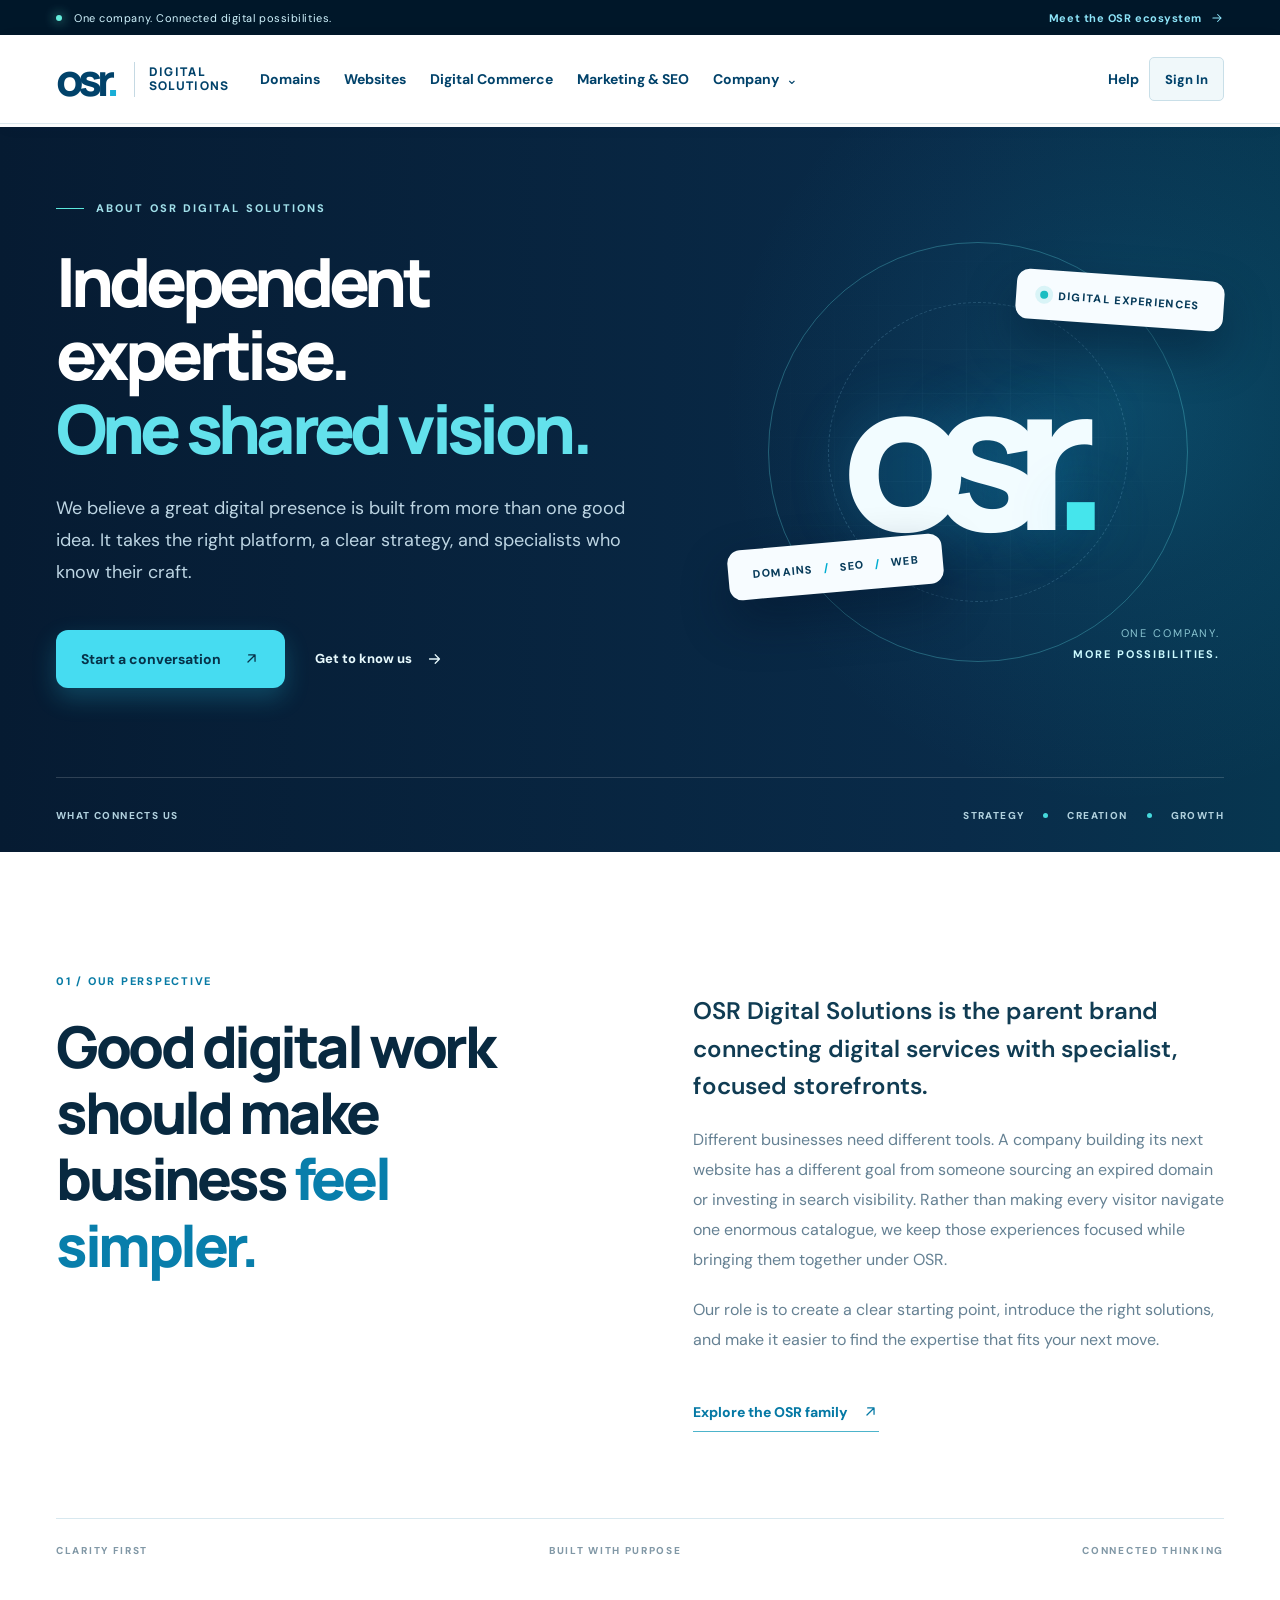
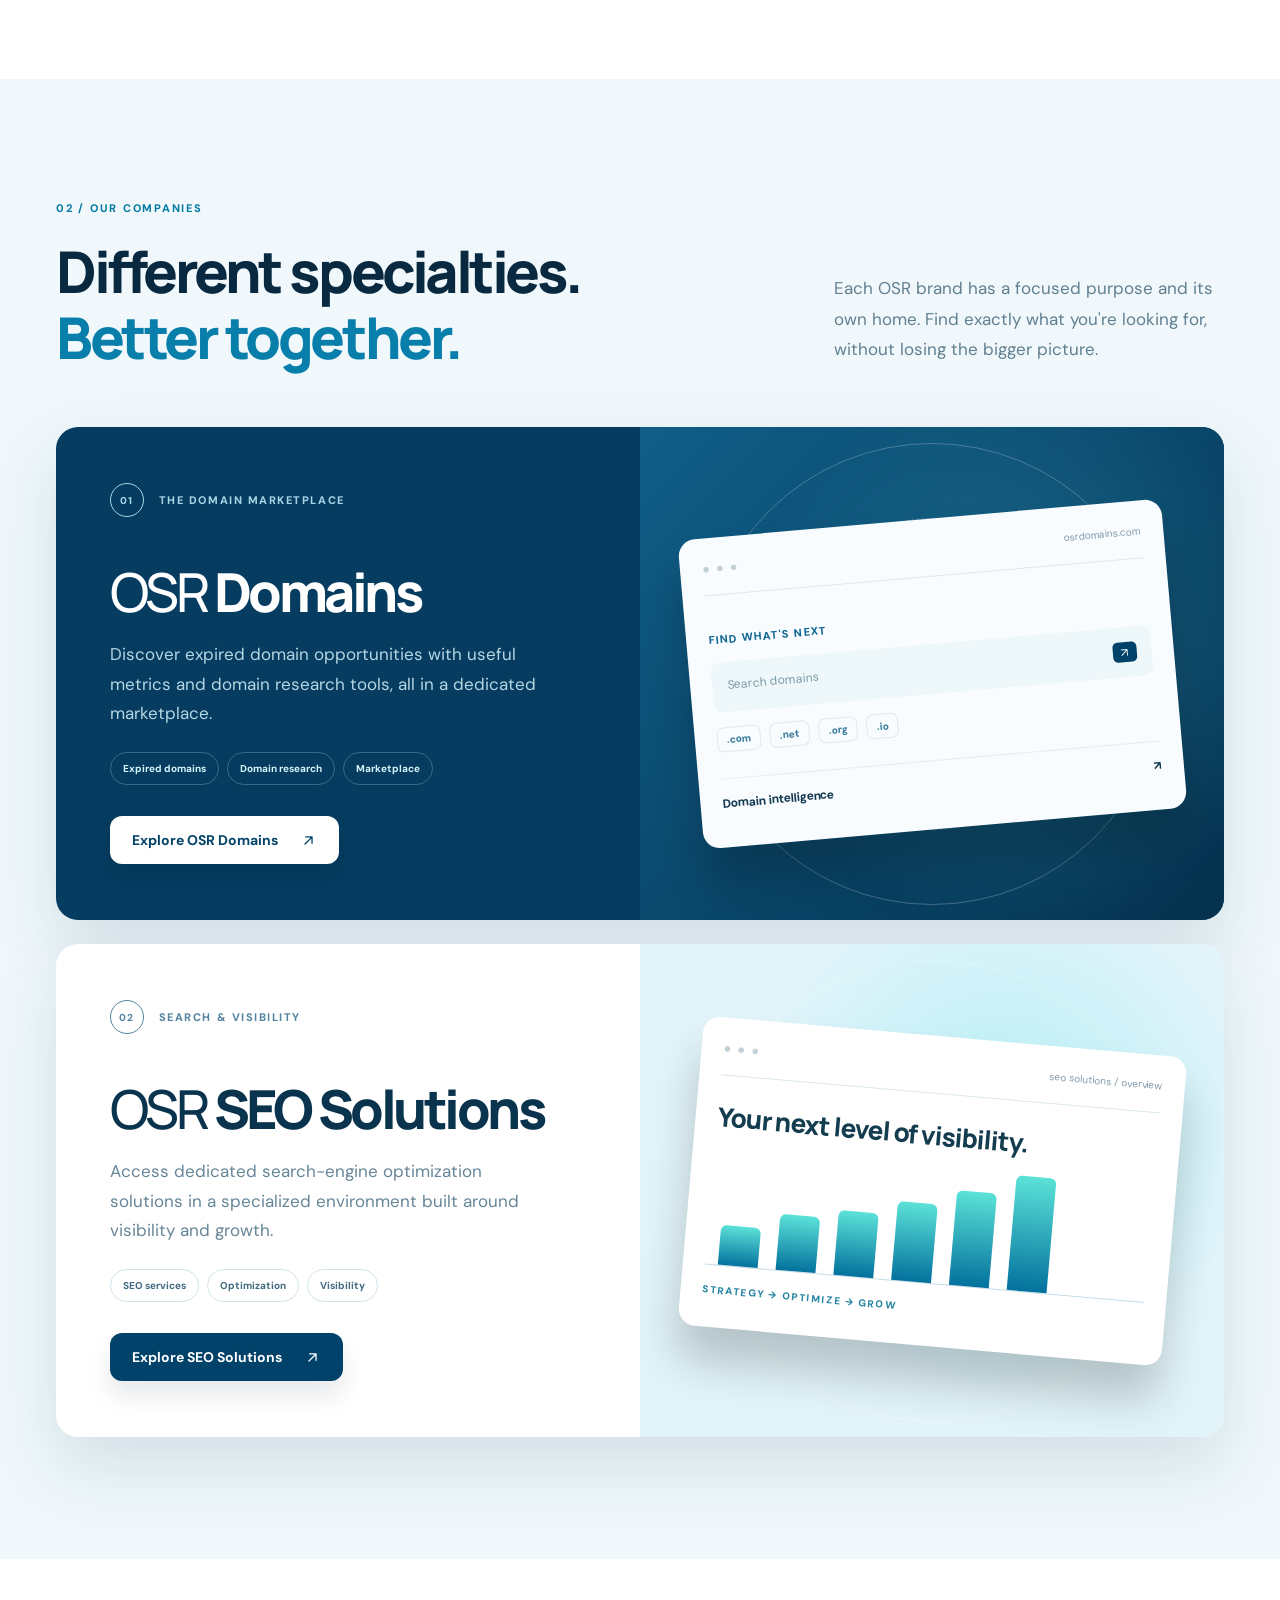
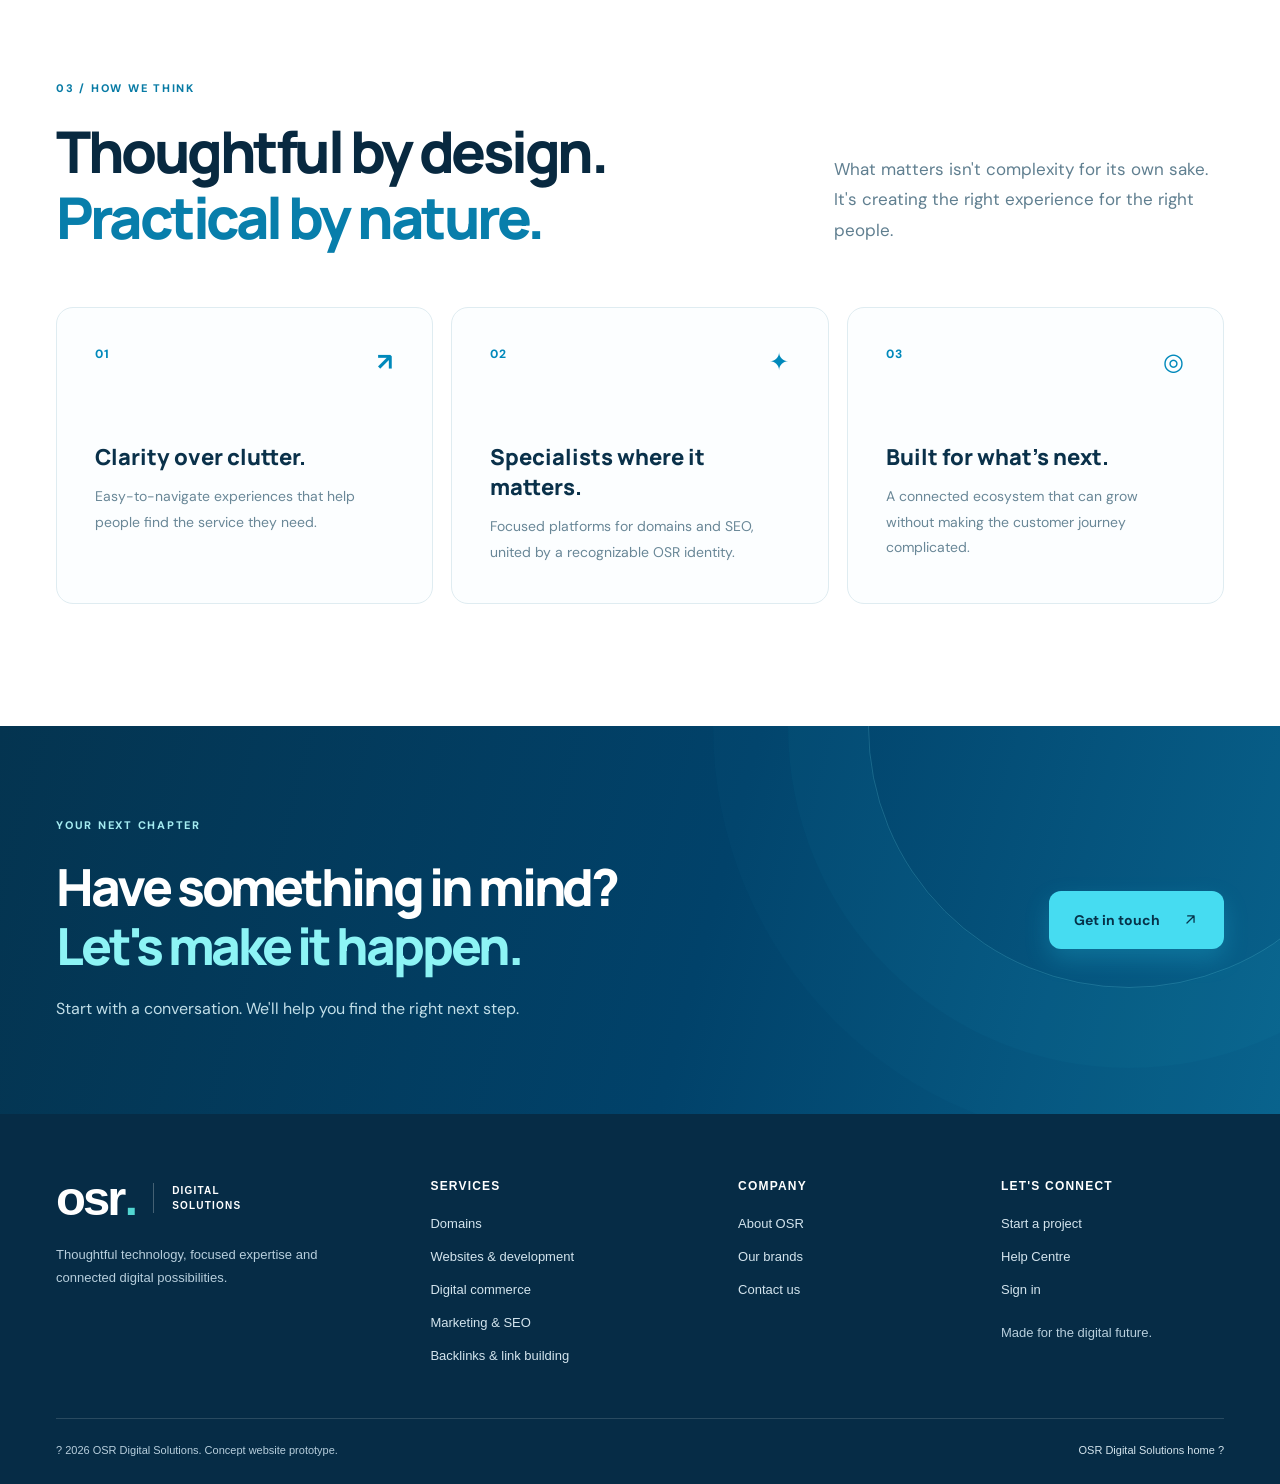
==== commit d75e85bd: "Refactor navigation links and update Help Centre - Updated navigation links in contact.html, domains" ====
--- a/about.html
+++ b/about.html
@@ -10,7 +10,7 @@
   <meta name="description" content="Learn about OSR Digital Solutions and our connected specialist brands OSR Domains and OSR SEO Solutions." />
   <title>About Us | OSR Digital Solutions</title>
   <link rel="stylesheet" href="products.css" />
-<link rel="stylesheet" href="footer.css"></head>
+<link rel="stylesheet" href="footer.css"><script src="footer.js" defer></script></head>
 <body id="top">
   <svg class="svg-sprite" aria-hidden="true" xmlns="http://www.w3.org/2000/svg">
     <symbol id="i-arrow" viewBox="0 0 24 24"><path d="M5 12h14M13 6l6 6-6 6"/></symbol>
@@ -36,8 +36,8 @@
   <header class="site-header product-header"><div class="container nav-shell">
     <a href="index.html" class="brand-logo" aria-label="OSR Digital Solutions home"><span class="brand-mark">osr<span class="mark-dot">.</span></span><span class="brand-rule"></span><span class="brand-words">DIGITAL<br>SOLUTIONS</span></a>
     <nav class="desktop-nav" aria-label="Main navigation"><a class="nav-link" href="domains.html">Domains</a><a class="nav-link" href="websites.html">Websites</a><a class="nav-link" href="commerce.html">Digital Commerce</a><a class="nav-link" href="seo.html">Marketing & SEO</a><div class="nav-dropdown"><button class="nav-link dropdown-trigger" type="button" aria-expanded="false" aria-controls="company-menu">Company <span aria-hidden="true">⌄</span></button><div class="dropdown-menu" id="company-menu"><a href="about.html">About OSR</a><a href="index.html#ecosystem">Our brands</a><a href="contact.html">Contact us</a></div></div></nav>
-    <div class="nav-actions"><a class="nav-link support-link" href="contact.html">Help</a><a class="nav-signin" href="auth.html?site=all">Sign In</a><button class="mobile-toggle" type="button" aria-label="Open menu" aria-controls="mobile-menu" aria-expanded="false"><span aria-hidden="true">☰</span></button></div></div>
-    <nav class="mobile-menu" id="mobile-menu" aria-label="Mobile navigation" hidden><a class="nav-link" href="domains.html">Domains</a><a class="nav-link" href="websites.html">Websites</a><a class="nav-link" href="commerce.html">Digital Commerce</a><a class="nav-link" href="seo.html">Marketing & SEO</a><a href="about.html">About OSR</a><a href="contact.html">Contact & Help</a><a href="auth.html?site=all">Sign In</a></nav></header>
+    <div class="nav-actions"><a class="nav-link support-link" href="help.html">Help</a><a class="nav-signin" href="auth.html?site=all">Sign In</a><button class="mobile-toggle" type="button" aria-label="Open menu" aria-controls="mobile-menu" aria-expanded="false"><span aria-hidden="true">☰</span></button></div></div>
+    <nav class="mobile-menu" id="mobile-menu" aria-label="Mobile navigation" hidden><a class="nav-link" href="domains.html">Domains</a><a class="nav-link" href="websites.html">Websites</a><a class="nav-link" href="commerce.html">Digital Commerce</a><a class="nav-link" href="seo.html">Marketing & SEO</a><a href="about.html">About OSR</a><a href="contact.html">Contact</a><a href="help.html">Help Centre</a><a href="auth.html?site=all">Sign In</a></nav></header>
   <div class="scroll-progress" aria-hidden="true"><div id="progress-track"></div></div>
 
 
@@ -93,12 +93,7 @@
     <section class="page-bottom-cta"><div class="container page-bottom-inner"><div><span class="page-kicker light">YOUR NEXT CHAPTER</span><h2>Have something in mind?<br><em>Let's make it happen.</em></h2><p>Start with a conversation. We'll help you find the right next step.</p></div><a class="btn btn-cyan btn-lg" href="contact.html">Get in touch <svg class="icon"><use href="#i-arrow-up"/></svg></a></div></section>
   </main>
 
-  <footer class="osr-footer"><div class="container osr-footer-grid">
-<div class="osr-footer-brand"><a class="osr-footer-logo" href="index.html" aria-label="OSR Digital Solutions home">osr<span>.</span><small>DIGITAL<br>SOLUTIONS</small></a><p>Thoughtful technology, focused expertise and connected digital possibilities.</p></div>
-<nav aria-label="Footer services"><h2>Services</h2><a href="domains.html">Domains</a><a href="websites.html">Websites &amp; development</a><a href="commerce.html">Digital commerce</a><a href="seo.html">Marketing &amp; SEO</a><a href="seo.html#backlinks">Backlinks &amp; link building</a></nav>
-<nav aria-label="Footer company"><h2>Company</h2><a href="about.html">About OSR</a><a href="index.html#ecosystem">Our brands</a><a href="contact.html">Contact us</a></nav>
-<nav aria-label="Footer support"><h2>Let's connect</h2><a href="contact.html">Start a project</a><a href="contact.html">Help &amp; inquiries</a><a href="auth.html?site=all">Sign in</a><p>Made for the digital future.</p></nav>
-</div><div class="container osr-footer-bottom"><small>? <span id="year">2026</span> OSR Digital Solutions. Concept website prototype.</small><a href="index.html">OSR Digital Solutions home ?</a></div></footer>
+  <footer class="osr-footer" id="site-footer"></footer>
 
 
 <script src="pages.js" defer></script>
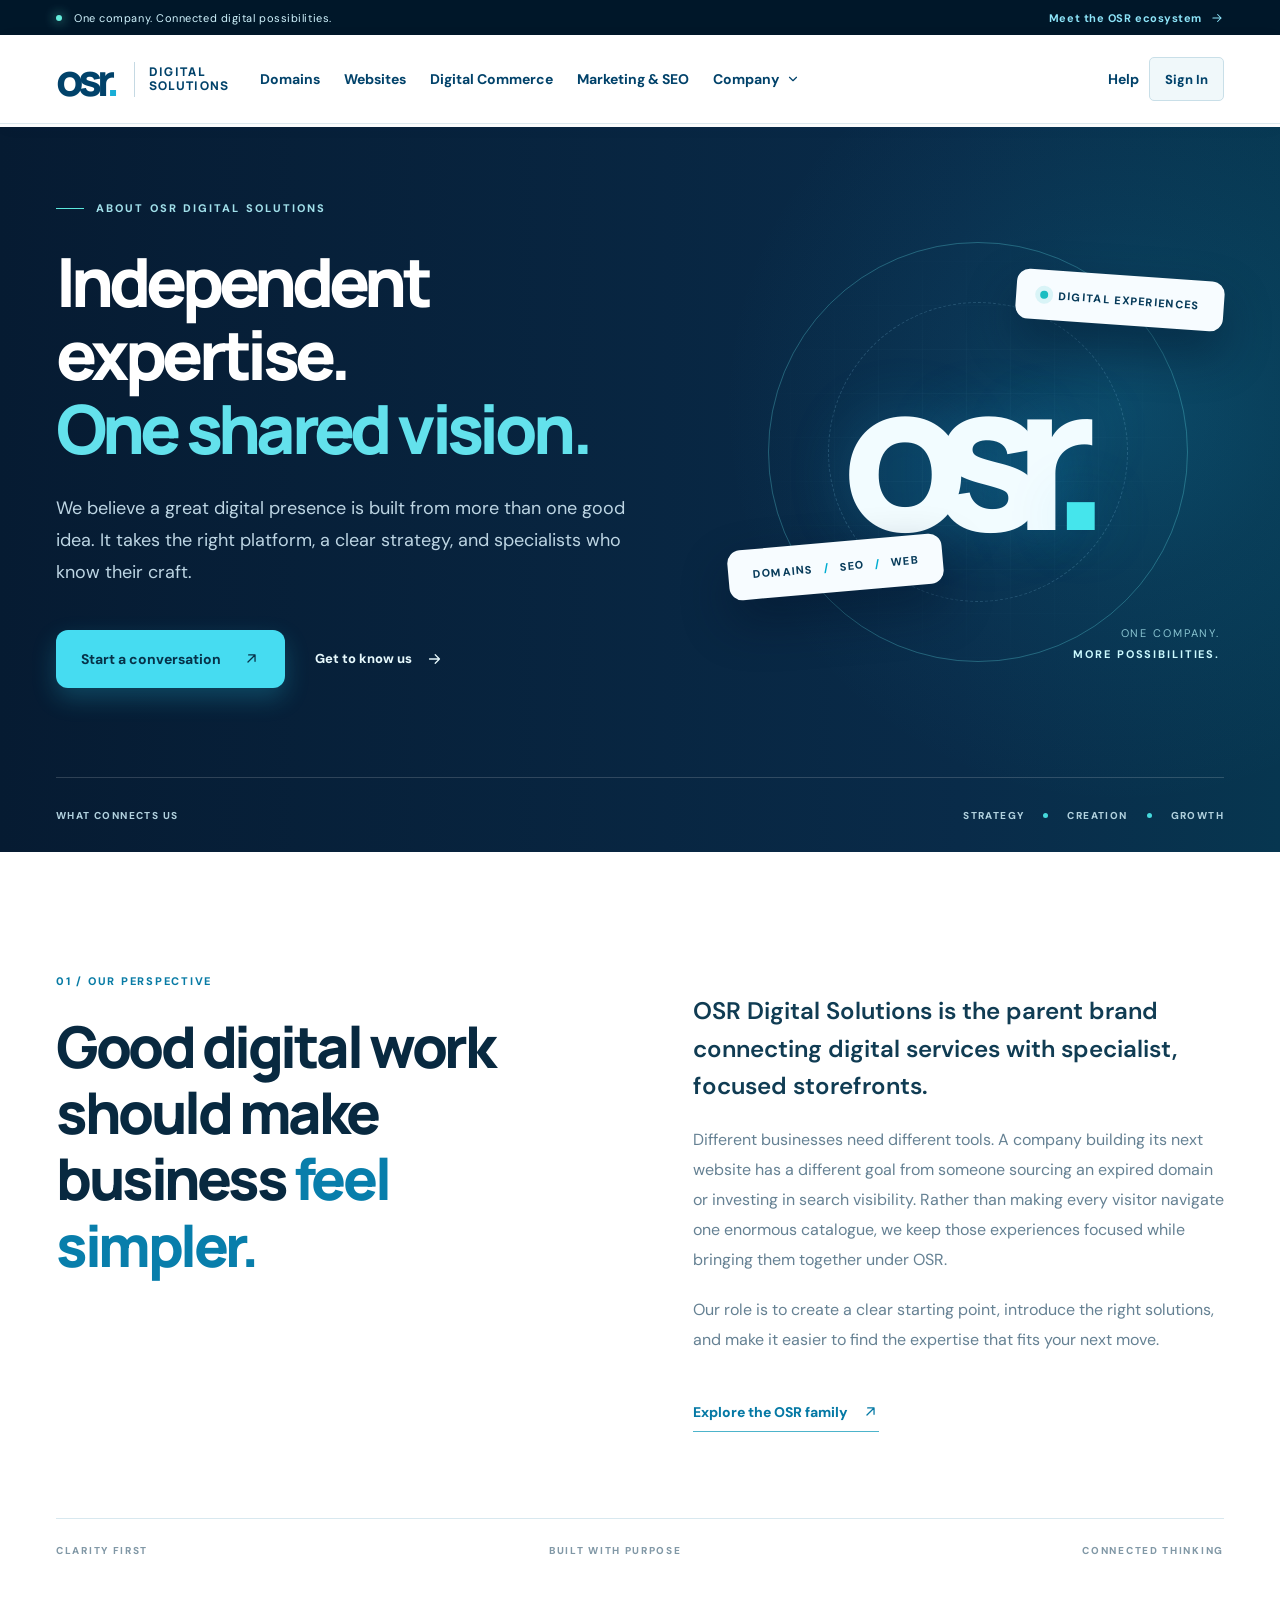
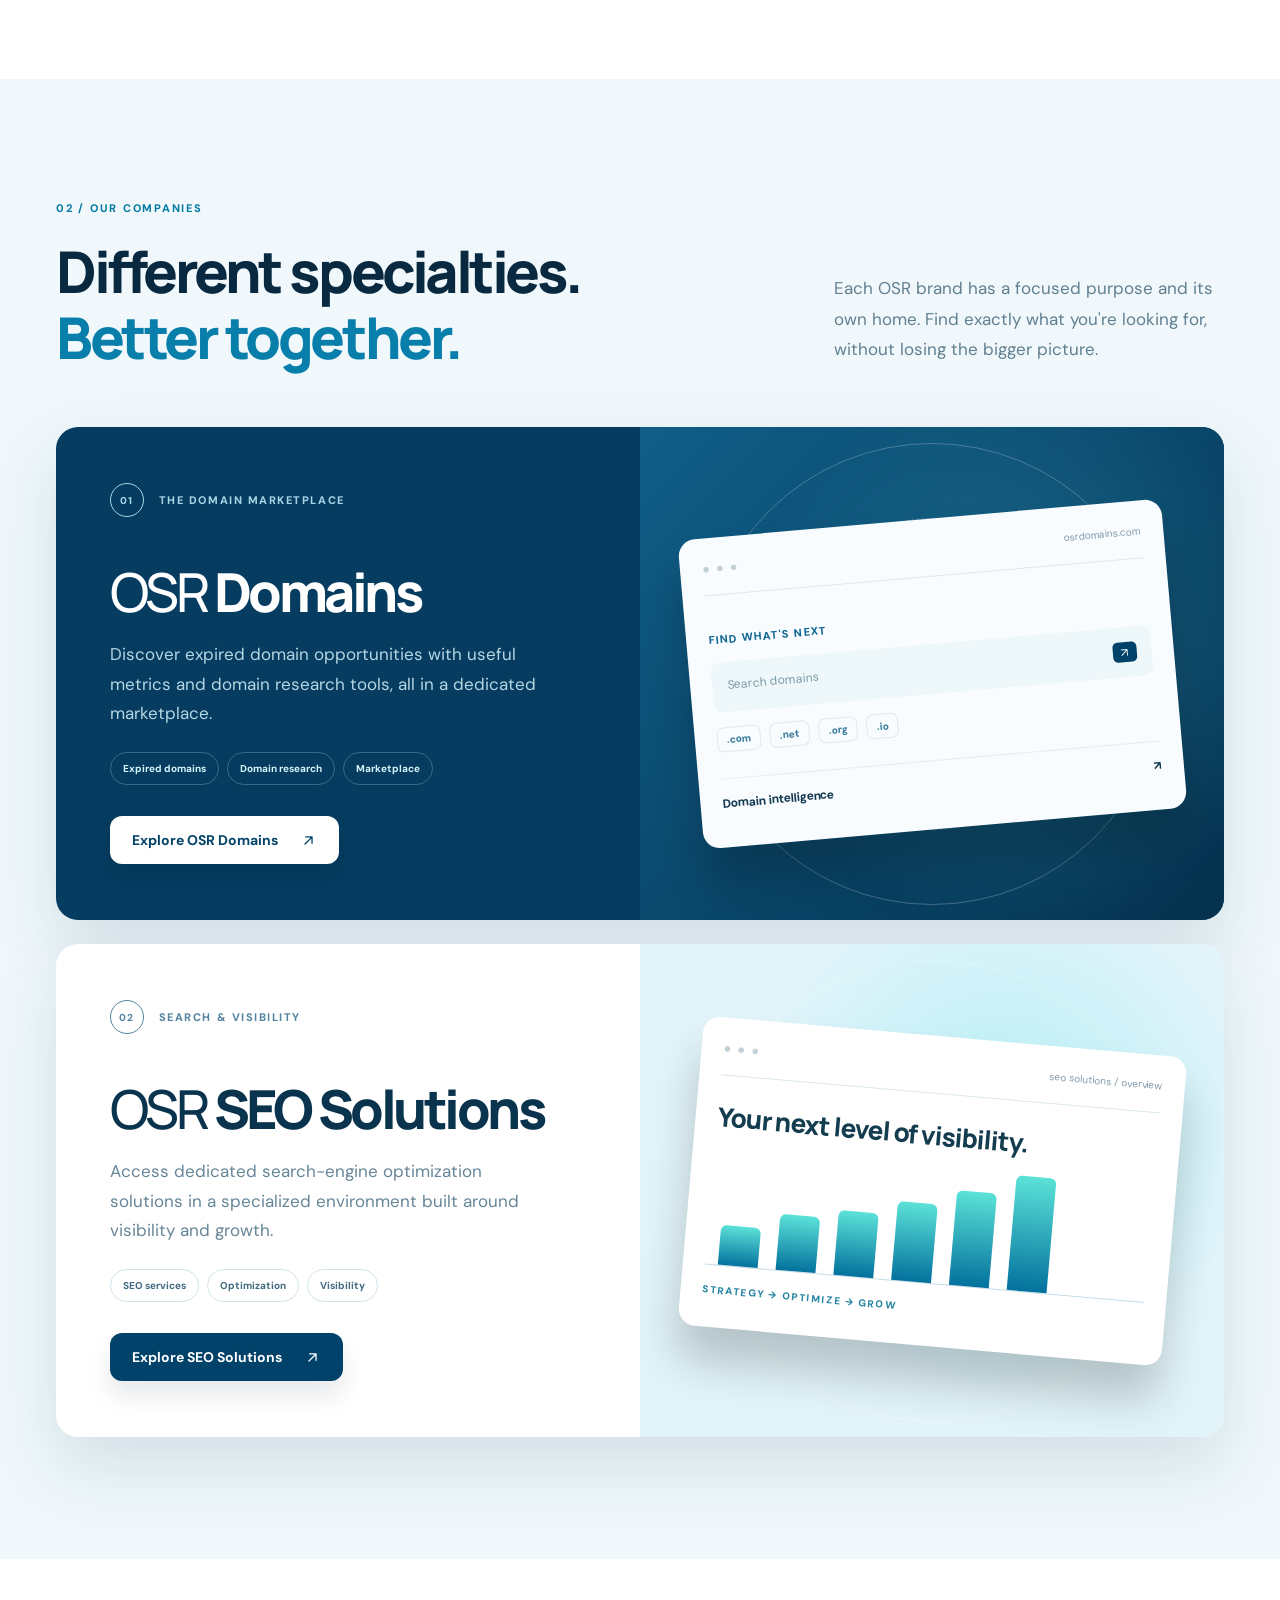
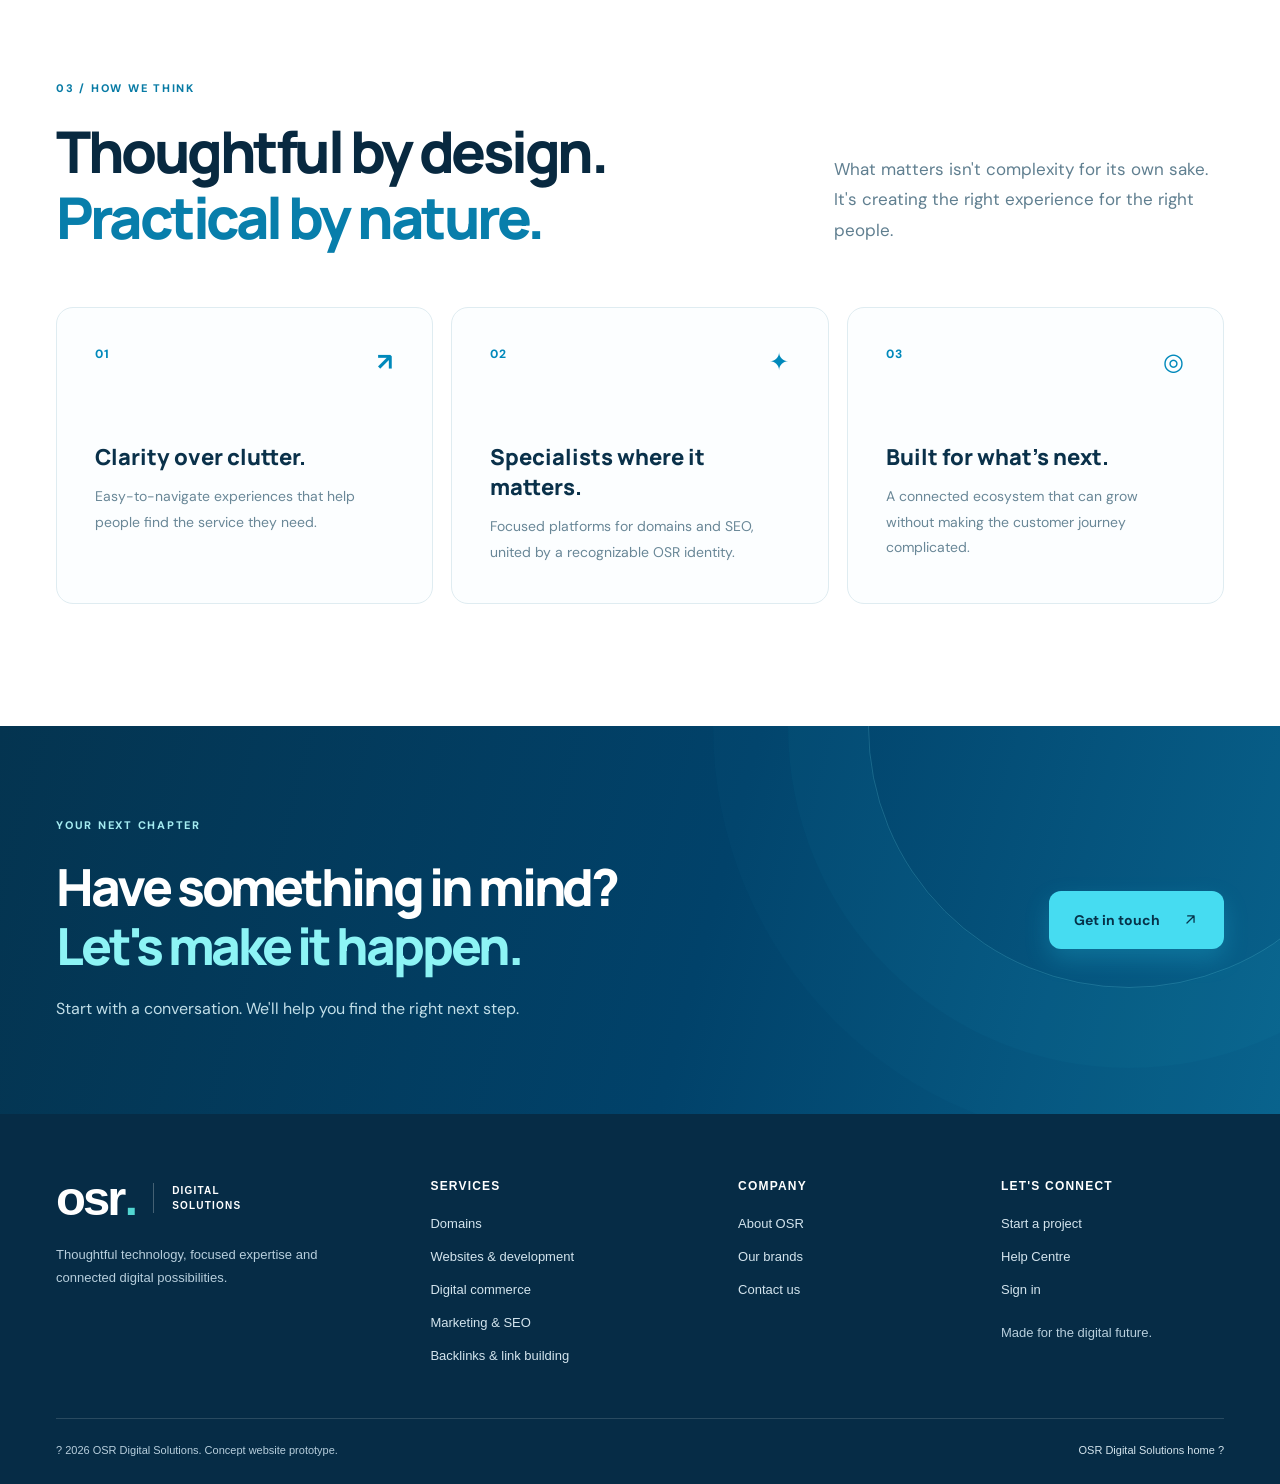
==== commit e9f5c019: "Refactor navigation menus across multiple pages; update dropdowns with chevron icons for improved us" ====
--- a/about.html
+++ b/about.html
@@ -35,7 +35,7 @@
   <div class="announcement"><div class="container announce-inner"><span class="announce-dot"></span><span>One company. Connected digital possibilities.</span><a href="index.html#ecosystem">Meet the OSR ecosystem <svg class="icon"><use href="#i-arrow"/></svg></a></div></div>
   <header class="site-header product-header"><div class="container nav-shell">
     <a href="index.html" class="brand-logo" aria-label="OSR Digital Solutions home"><span class="brand-mark">osr<span class="mark-dot">.</span></span><span class="brand-rule"></span><span class="brand-words">DIGITAL<br>SOLUTIONS</span></a>
-    <nav class="desktop-nav" aria-label="Main navigation"><a class="nav-link" href="domains.html">Domains</a><a class="nav-link" href="websites.html">Websites</a><a class="nav-link" href="commerce.html">Digital Commerce</a><a class="nav-link" href="seo.html">Marketing & SEO</a><div class="nav-dropdown"><button class="nav-link dropdown-trigger" type="button" aria-expanded="false" aria-controls="company-menu">Company <span aria-hidden="true">⌄</span></button><div class="dropdown-menu" id="company-menu"><a href="about.html">About OSR</a><a href="index.html#ecosystem">Our brands</a><a href="contact.html">Contact us</a></div></div></nav>
+    <nav class="desktop-nav" aria-label="Main navigation"><a class="nav-link" href="domains.html">Domains</a><a class="nav-link" href="websites.html">Websites</a><a class="nav-link" href="commerce.html">Digital Commerce</a><a class="nav-link" href="seo.html">Marketing & SEO</a><div class="nav-dropdown"><button class="nav-link dropdown-trigger" type="button" aria-expanded="false" aria-controls="company-menu">Company <svg class="company-chevron" width="14" height="14" viewBox="0 0 24 24" fill="none" aria-hidden="true" focusable="false"><path d="m6 9 6 6 6-6" stroke="currentColor" stroke-width="2" stroke-linecap="round" stroke-linejoin="round"/></svg></button><div class="dropdown-menu" id="company-menu"><a href="about.html">About OSR</a><a href="index.html#ecosystem">Our brands</a><a href="contact.html">Contact us</a></div></div></nav>
     <div class="nav-actions"><a class="nav-link support-link" href="help.html">Help</a><a class="nav-signin" href="auth.html?site=all">Sign In</a><button class="mobile-toggle" type="button" aria-label="Open menu" aria-controls="mobile-menu" aria-expanded="false"><span aria-hidden="true">☰</span></button></div></div>
     <nav class="mobile-menu" id="mobile-menu" aria-label="Mobile navigation" hidden><a class="nav-link" href="domains.html">Domains</a><a class="nav-link" href="websites.html">Websites</a><a class="nav-link" href="commerce.html">Digital Commerce</a><a class="nav-link" href="seo.html">Marketing & SEO</a><a href="about.html">About OSR</a><a href="contact.html">Contact</a><a href="help.html">Help Centre</a><a href="auth.html?site=all">Sign In</a></nav></header>
   <div class="scroll-progress" aria-hidden="true"><div id="progress-track"></div></div>
--- a/products.css
+++ b/products.css
@@ -5,3 +5,6 @@
 
 /* Keep the four SEO service features balanced on larger screens. */
 @media(min-width:701px){.seo-feature-grid{grid-template-columns:repeat(2,minmax(0,1fr))}}
+
+/* Fixed-size chevron stays centred beside the Company label. */
+.product-header .company-chevron{display:block;width:14px;height:14px;flex:0 0 14px;align-self:center}
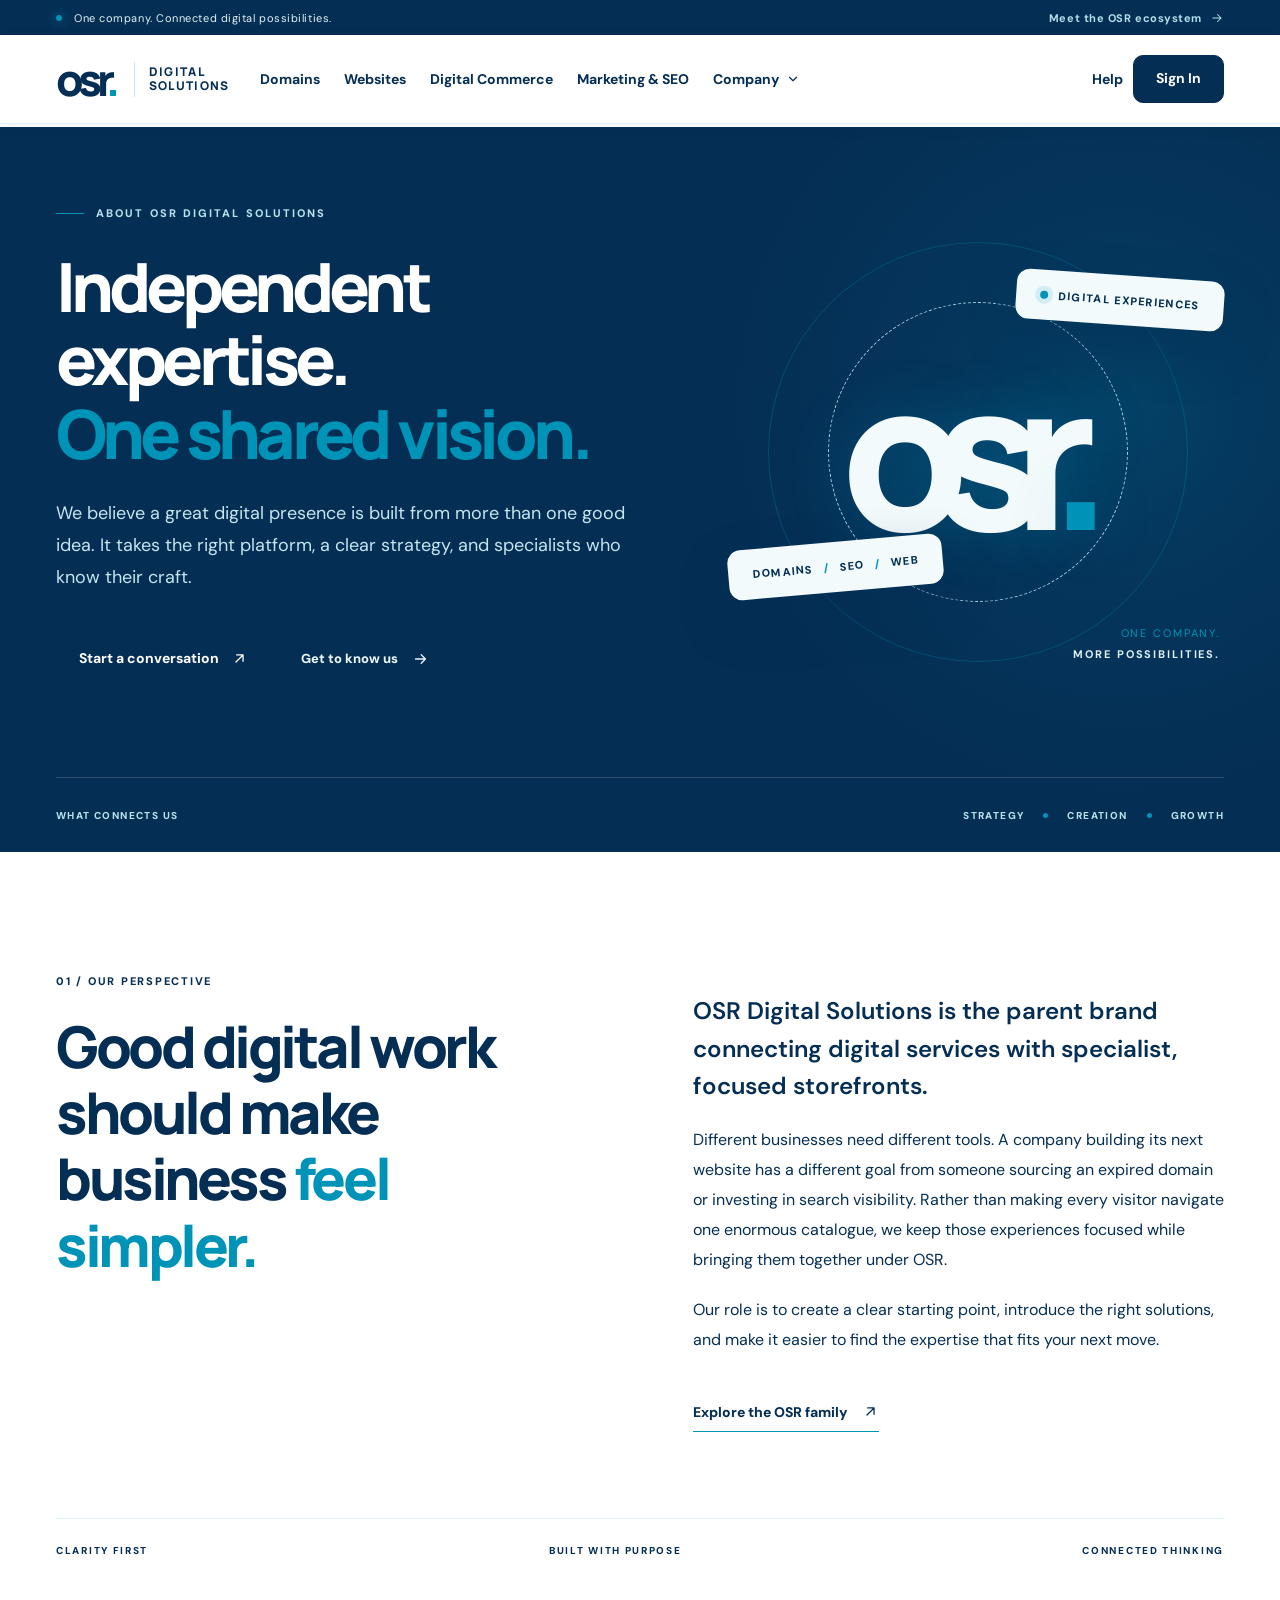
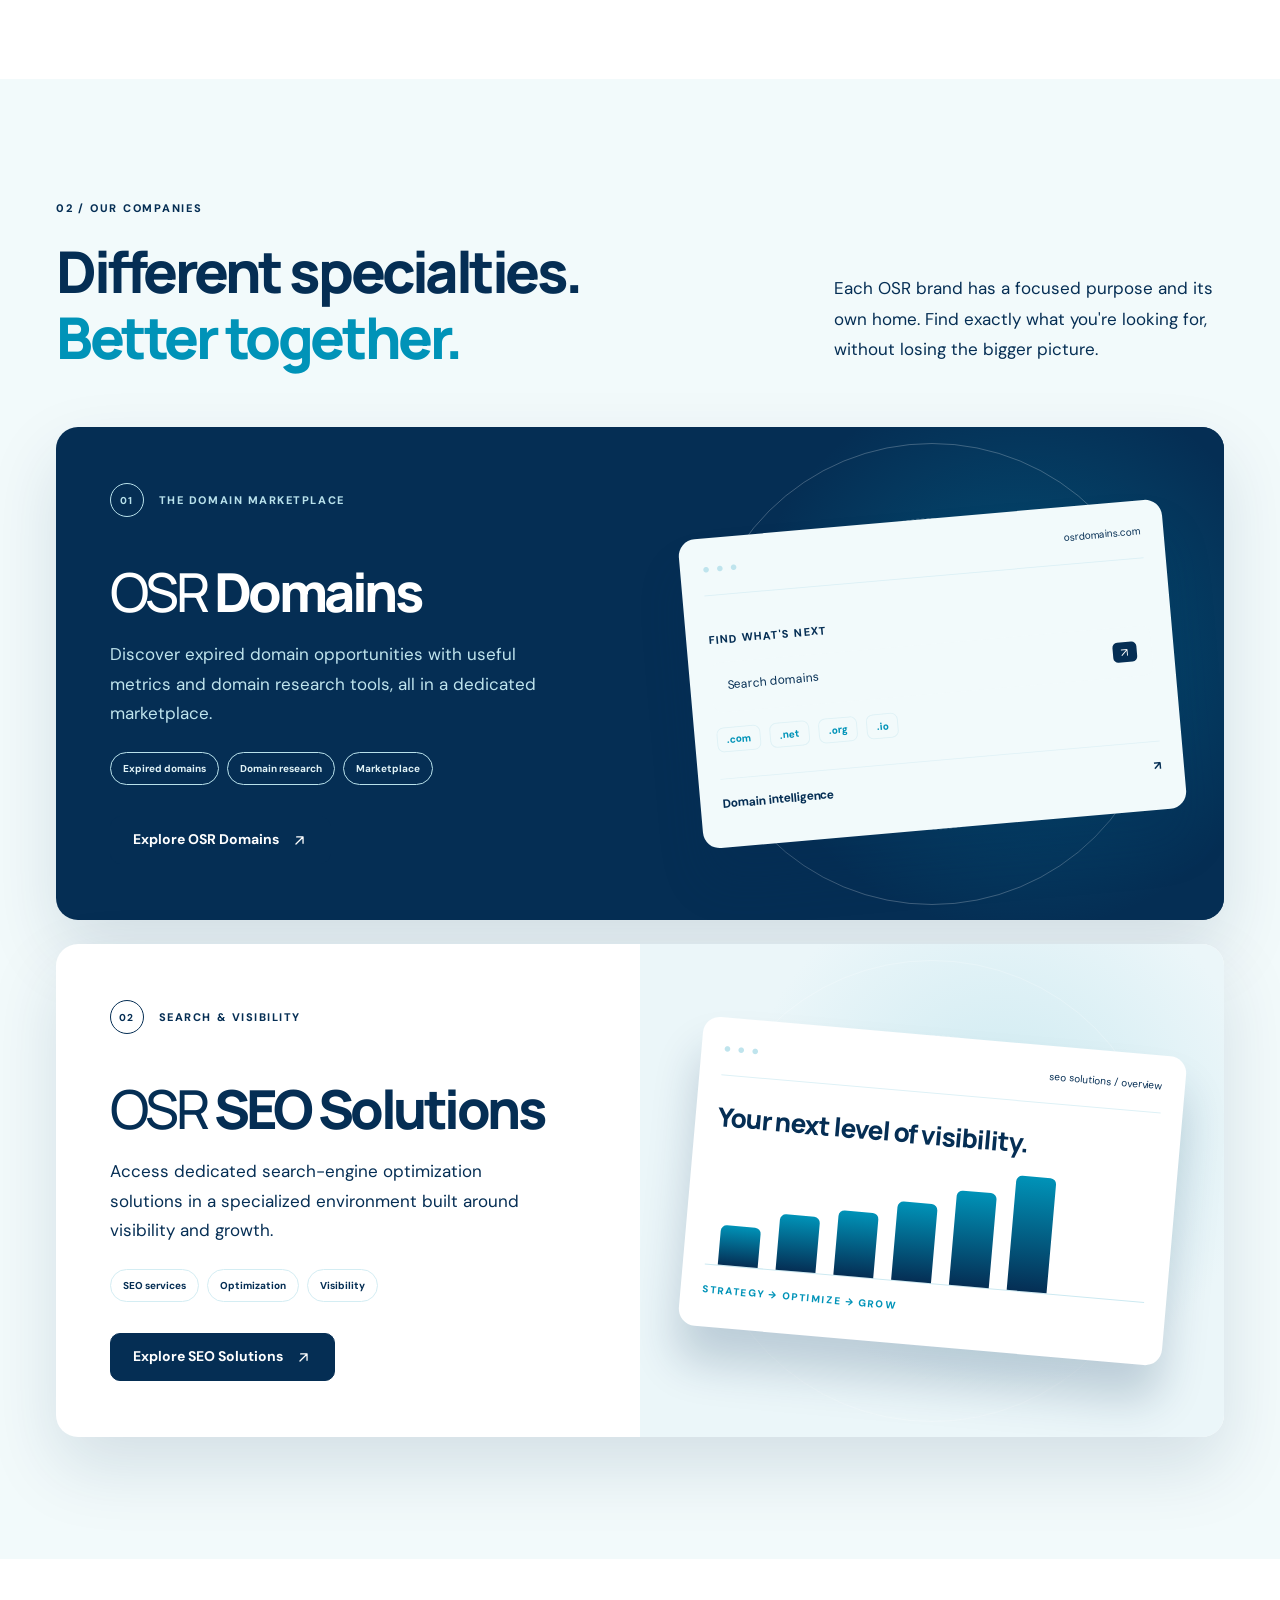
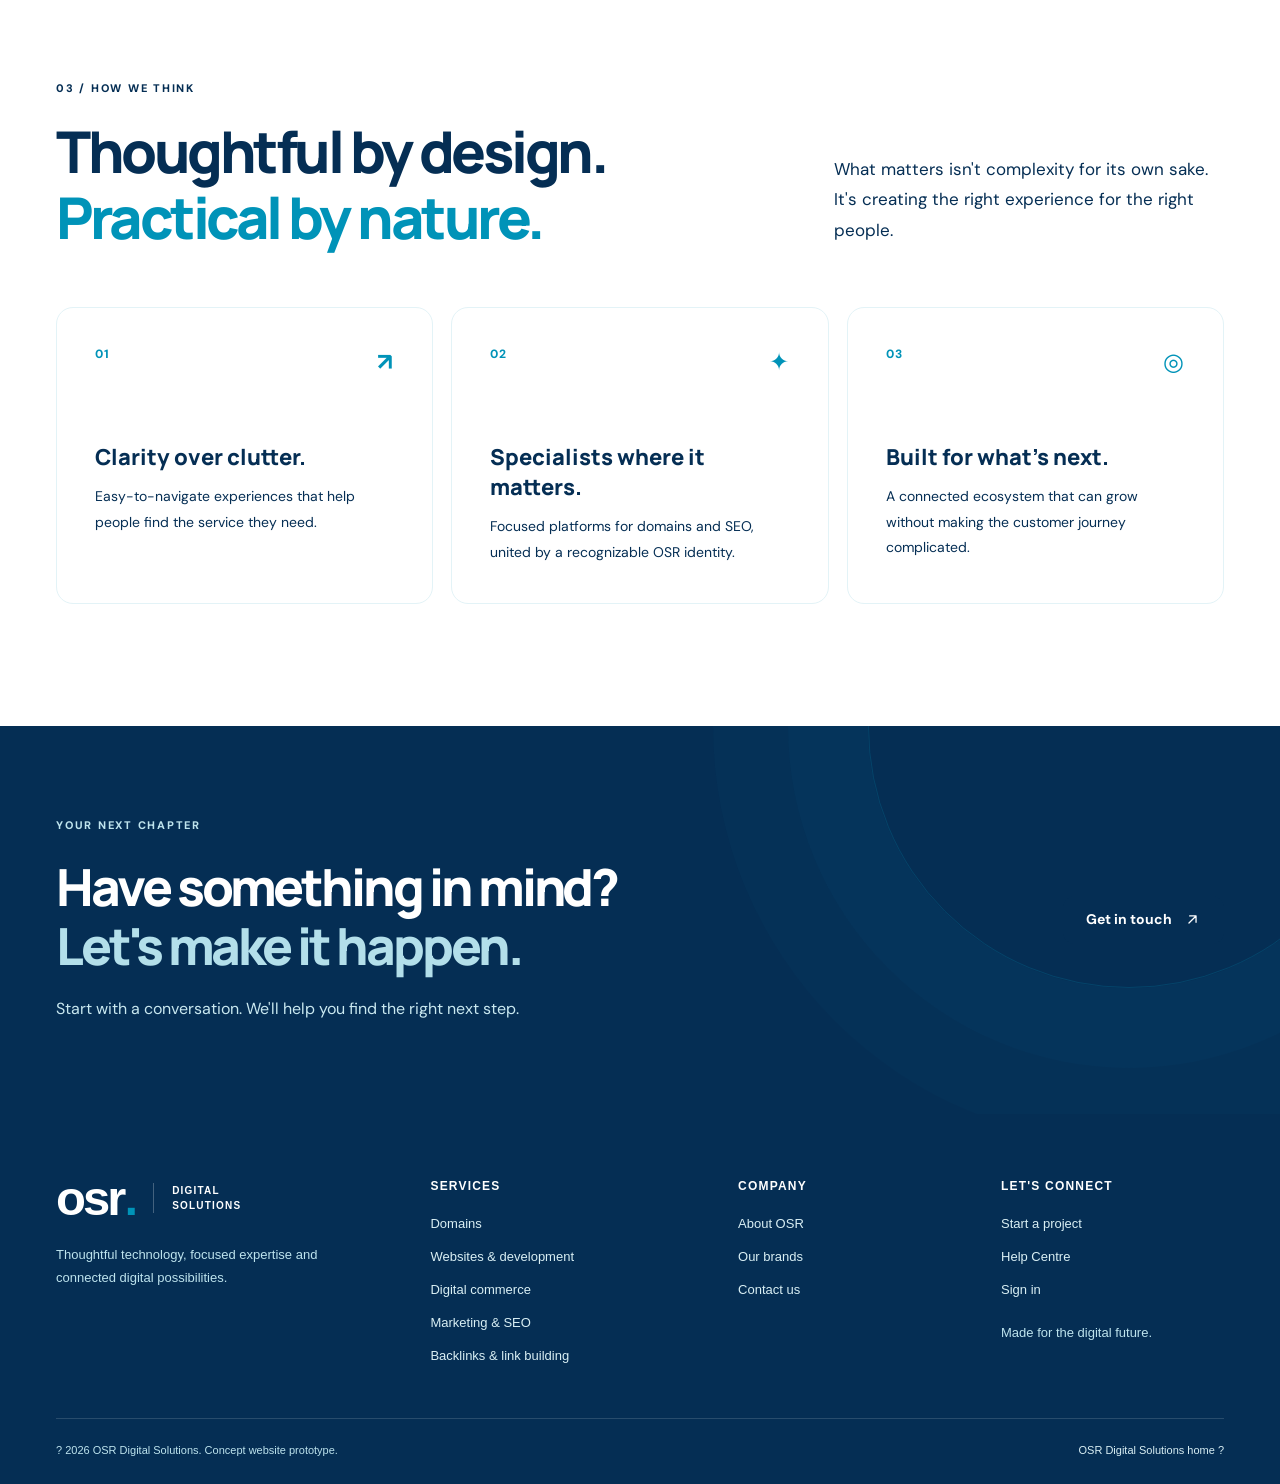
==== commit afc57a86: "Add theme styles and update HTML to include theme.css - Introduced a new CSS file (theme.css) contai" ====
--- a/about.html
+++ b/about.html
@@ -3,14 +3,14 @@
 <head>
   <meta charset="UTF-8" />
   <meta name="viewport" content="width=device-width, initial-scale=1" />
-  <meta name="theme-color" content="#01426A" />
+  <meta name="theme-color" content="#052E54" />
   <link rel="icon" type="image/svg+xml" href="assets/favicon.svg" />
   <link rel="stylesheet" href="styles.css" />
   <link rel="stylesheet" href="pages.css" />
   <meta name="description" content="Learn about OSR Digital Solutions and our connected specialist brands OSR Domains and OSR SEO Solutions." />
   <title>About Us | OSR Digital Solutions</title>
   <link rel="stylesheet" href="products.css" />
-<link rel="stylesheet" href="footer.css"><script src="footer.js" defer></script></head>
+<link rel="stylesheet" href="footer.css"><script src="footer.js" defer></script><link rel="stylesheet" href="theme.css"></head>
 <body id="top">
   <svg class="svg-sprite" aria-hidden="true" xmlns="http://www.w3.org/2000/svg">
     <symbol id="i-arrow" viewBox="0 0 24 24"><path d="M5 12h14M13 6l6 6-6 6"/></symbol>
--- a/styles.css
+++ b/styles.css
@@ -1,38 +1,38 @@
 @import url('https://fonts.googleapis.com/css2?family=DM+Sans:wght@400;500;600;700&family=Manrope:wght@400;500;600;700;800&display=swap');
-:root{--deep:#061b30;--navy:#082d4e;--brand:#01426a;--blue:#067cb0;--cyan:#46dcf1;--mint:#77e9db;--text:#0a283e;--muted:#668092;--ice:#eef7fb;--line:#d9e7ee;--white:#fff;--radius:20px;font-family:'DM Sans',Arial,sans-serif;color:var(--text);background:#fff;font-synthesis:none}*{box-sizing:border-box}html{scroll-behavior:smooth;scroll-padding-top:90px}body{margin:0;min-width:320px;overflow-x:hidden}button,input,select,textarea{font:inherit}button{cursor:pointer}a{color:inherit;text-decoration:none}svg.icon{width:20px;height:20px;fill:none;stroke:currentColor;stroke-width:1.8;stroke-linecap:round;stroke-linejoin:round;flex:none}.svg-sprite{position:absolute;width:0;height:0;overflow:hidden}.container{width:min(1332px,calc(100% - 112px));margin:0 auto}.btn{display:inline-flex;align-items:center;justify-content:center;gap:22px;border:0;border-radius:12px;min-height:48px;padding:14px 22px;font-weight:700;font-size:14px;transition:transform .25s,box-shadow .25s,background .25s}.btn:hover,.brand-visit-btn:hover{transform:translateY(-3px)}.btn-primary{background:#044f79;color:#fff}.btn-primary:hover{background:#076590}.btn-cyan{background:var(--cyan);color:#063249;box-shadow:0 10px 25px #2bd9fa38}.btn-cyan:hover{background:#8df2f6}.btn-lg{min-height:58px;padding:17px 25px}.btn .icon,.card-link .icon,.text-link .icon,.brand-visit-btn .icon{width:17px;height:17px}.announcement{background:#001729;color:#d1f5ff;font-size:11px;letter-spacing:.05em}.announce-inner{height:35px;display:flex;align-items:center;gap:12px}.announce-dot,.pulse-indicator,.live-dot{width:6px;height:6px;background:#64eddc;border-radius:50%;box-shadow:0 0 12px #64eddc;flex:none}.announcement a{margin-left:auto;display:flex;gap:8px;align-items:center;color:#8de5f9;font-weight:700}.announcement a .icon{width:14px;height:14px}.site-header{position:sticky;top:0;z-index:50;background:#fff;color:var(--text);box-shadow:0 1px 0 #e5edf1;transition:box-shadow .25s}.site-header.scrolled{box-shadow:0 8px 30px #0c274114}.nav-shell{display:flex;align-items:center;height:81px;gap:30px}.brand-logo{display:inline-flex;align-items:center;gap:14px;flex-shrink:0;white-space:nowrap}.brand-mark{font:800 44px/.78 'Manrope',sans-serif;letter-spacing:-.11em;color:var(--brand)}.mark-dot{color:#19aed7}.brand-rule{width:1px;height:35px;background:#bdd5e3;margin-left:4px}.brand-words{font:800 12px/1.15 'Manrope',sans-serif;letter-spacing:.11em}.desktop-nav{margin:auto;display:flex;align-items:center;gap:24px}.nav-link{background:none;border:0;padding:12px 0;display:inline-flex;align-items:center;gap:4px;color:#263e4f;font-weight:700;font-size:13px;white-space:nowrap}.nav-link:hover,.nav-link.active{color:var(--blue)}.nav-link .small{width:14px;height:14px}.nav-dropdown{position:relative}.dropdown-menu{position:absolute;left:-24px;top:calc(100% + 17px);min-width:260px;padding:18px;background:#fff;border:1px solid #dce9f0;border-radius:16px;box-shadow:0 24px 60px #06345421;opacity:0;visibility:hidden;transform:translateY(-7px);transition:all .18s;display:grid;gap:3px;z-index:20}.nav-dropdown.is-open .dropdown-menu,.nav-dropdown:hover .dropdown-menu{opacity:1;visibility:visible;transform:none}.dropdown-menu>a{padding:11px 10px;border-radius:8px;font-size:13px;font-weight:600}.dropdown-menu>a:hover{background:var(--ice);color:var(--brand)}.dropdown-eyebrow{font-size:10px;letter-spacing:.14em;color:#7b95a3;font-weight:800;padding:7px 10px}.brands-dropdown{width:315px}.brands-dropdown>a{display:flex;gap:13px;align-items:center}.brands-dropdown a strong{display:block;font-size:14px}.brands-dropdown a small{display:block;color:#6b8999;font-size:11px;margin-top:3px;font-weight:500}.drop-icon{width:38px;height:38px;border-radius:11px;background:#e9f6fa;color:#0076ad;display:grid;place-items:center}.nav-actions{display:flex;align-items:center}.nav-cta{font-size:13px;min-height:44px}.mobile-toggle,.mobile-menu{display:none}.scroll-progress{height:3px;position:sticky;top:81px;z-index:49;pointer-events:none}.scroll-progress>div{height:100%;width:0;background:linear-gradient(90deg,#1389ce,#3cefd6)}
+:root{--deep:#052E54;--navy:#052E54;--brand:#052E54;--blue:#0093B8;--cyan:#0093B8;--mint:#0093B8;--text:#052E54;--muted:#052E54;--ice:color-mix(in srgb, #0093B8 5%, #FFFFFF);--line:color-mix(in srgb, #0093B8 13%, #FFFFFF);--white:#FFFFFF;--radius:20px;font-family:'DM Sans',Arial,sans-serif;color:var(--text);background:#FFFFFF;font-synthesis:none}*{box-sizing:border-box}html{scroll-behavior:smooth;scroll-padding-top:90px}body{margin:0;min-width:320px;overflow-x:hidden}button,input,select,textarea{font:inherit}button{cursor:pointer}a{color:inherit;text-decoration:none}svg.icon{width:20px;height:20px;fill:none;stroke:currentColor;stroke-width:1.8;stroke-linecap:round;stroke-linejoin:round;flex:none}.svg-sprite{position:absolute;width:0;height:0;overflow:hidden}.container{width:min(1332px,calc(100% - 112px));margin:0 auto}.btn{display:inline-flex;align-items:center;justify-content:center;gap:22px;border:0;border-radius:12px;min-height:48px;padding:14px 22px;font-weight:700;font-size:14px;transition:transform .25s,box-shadow .25s,background .25s}.btn:hover,.brand-visit-btn:hover{transform:translateY(-3px)}.btn-primary{background:#052E54;color:#FFFFFF}.btn-primary:hover{background:#052E54}.btn-cyan{background:var(--cyan);color:#052E54;box-shadow:0 10px 25px #0093B838}.btn-cyan:hover{background:color-mix(in srgb, #0093B8 30%, #FFFFFF)}.btn-lg{min-height:58px;padding:17px 25px}.btn .icon,.card-link .icon,.text-link .icon,.brand-visit-btn .icon{width:17px;height:17px}.announcement{background:#052E54;color:color-mix(in srgb, #0093B8 11%, #FFFFFF);font-size:11px;letter-spacing:.05em}.announce-inner{height:35px;display:flex;align-items:center;gap:12px}.announce-dot,.pulse-indicator,.live-dot{width:6px;height:6px;background:#0093B8;border-radius:50%;box-shadow:0 0 12px #0093B8;flex:none}.announcement a{margin-left:auto;display:flex;gap:8px;align-items:center;color:color-mix(in srgb, #0093B8 29%, #FFFFFF);font-weight:700}.announcement a .icon{width:14px;height:14px}.site-header{position:sticky;top:0;z-index:50;background:#FFFFFF;color:var(--text);box-shadow:0 1px 0 color-mix(in srgb, #0093B8 10%, #FFFFFF);transition:box-shadow .25s}.site-header.scrolled{box-shadow:0 8px 30px #052E5414}.nav-shell{display:flex;align-items:center;height:81px;gap:30px}.brand-logo{display:inline-flex;align-items:center;gap:14px;flex-shrink:0;white-space:nowrap}.brand-mark{font:800 44px/.78 'Manrope',sans-serif;letter-spacing:-.11em;color:var(--brand)}.mark-dot{color:#0093B8}.brand-rule{width:1px;height:35px;background:color-mix(in srgb, #0093B8 23%, #FFFFFF);margin-left:4px}.brand-words{font:800 12px/1.15 'Manrope',sans-serif;letter-spacing:.11em}.desktop-nav{margin:auto;display:flex;align-items:center;gap:24px}.nav-link{background:none;border:0;padding:12px 0;display:inline-flex;align-items:center;gap:4px;color:#052E54;font-weight:700;font-size:13px;white-space:nowrap}.nav-link:hover,.nav-link.active{color:var(--blue)}.nav-link .small{width:14px;height:14px}.nav-dropdown{position:relative}.dropdown-menu{position:absolute;left:-24px;top:calc(100% + 17px);min-width:260px;padding:18px;background:#FFFFFF;border:1px solid color-mix(in srgb, #0093B8 12%, #FFFFFF);border-radius:16px;box-shadow:0 24px 60px #052E5421;opacity:0;visibility:hidden;transform:translateY(-7px);transition:all .18s;display:grid;gap:3px;z-index:20}.nav-dropdown.is-open .dropdown-menu,.nav-dropdown:hover .dropdown-menu{opacity:1;visibility:visible;transform:none}.dropdown-menu>a{padding:11px 10px;border-radius:8px;font-size:13px;font-weight:600}.dropdown-menu>a:hover{background:var(--ice);color:var(--brand)}.dropdown-eyebrow{font-size:10px;letter-spacing:.14em;color:#052E54;font-weight:800;padding:7px 10px}.brands-dropdown{width:315px}.brands-dropdown>a{display:flex;gap:13px;align-items:center}.brands-dropdown a strong{display:block;font-size:14px}.brands-dropdown a small{display:block;color:#052E54;font-size:11px;margin-top:3px;font-weight:500}.drop-icon{width:38px;height:38px;border-radius:11px;background:color-mix(in srgb, #0093B8 7%, #FFFFFF);color:#052E54;display:grid;place-items:center}.nav-actions{display:flex;align-items:center}.nav-cta{font-size:13px;min-height:44px}.mobile-toggle,.mobile-menu{display:none}.scroll-progress{height:3px;position:sticky;top:81px;z-index:49;pointer-events:none}.scroll-progress>div{height:100%;width:0;background:linear-gradient(90deg,#0093B8,#0093B8)}
 /* Video-led cinematic hero */
-.hero{height:780px;position:relative;background:#061b30;color:white;overflow:hidden}.hero-video{position:absolute;inset:0;width:100%;height:100%;object-fit:cover;opacity:.7}.hero-overlay{position:absolute;inset:0;background:linear-gradient(90deg,rgba(0,18,37,.97) 0%,rgba(1,28,53,.96) 28%,rgba(1,40,67,.75) 55%,rgba(1,24,44,.55) 100%),linear-gradient(0deg,#041b32 0%,transparent 36%)}.hero-grid-bg{position:absolute;inset:0;opacity:.19;background-image:linear-gradient(#4bd2e420 1px,transparent 1px),linear-gradient(90deg,#4bd2e420 1px,transparent 1px);background-size:84px 84px;mask-image:linear-gradient(90deg,transparent 25%,black 100%)}.hero-inner{height:calc(100% - 78px);display:grid;grid-template-columns:53% 47%;align-items:center;position:relative;z-index:2}.hero-copy{max-width:730px;padding-bottom:22px}.hero-eyebrow{display:flex;align-items:center;gap:16px;font-size:12px;color:#bbd7e5}.eyebrow-pill{border:1px solid #6bd9e74b;border-radius:40px;color:#a2f3ef;display:inline-flex;align-items:center;gap:10px;padding:10px 13px;font-weight:800;font-size:10px;letter-spacing:.12em}.eyebrow-pill .icon{width:13px;height:13px}.eyebrow-separator{height:16px;width:1px;background:#547187}.hero h1{font:800 clamp(54px,5vw,79px)/1.055 'Manrope',sans-serif;letter-spacing:-.069em;margin:30px 0 25px}.hero h1 em{font-style:normal;color:#fff}.hero h1 span{background:linear-gradient(90deg,#7de9f5,#17bddf);color:transparent;background-clip:text}.hero-copy>p{font-size:19px;line-height:1.74;color:#c6d9e5;max-width:604px;margin:0 0 30px}.hero-actions{display:flex;gap:22px;align-items:center}.watch-btn{border:0;background:none;color:#fff;display:flex;align-items:center;gap:13px;text-align:left;font-weight:700}.watch-btn:hover .play-round{background:#fff;color:#002d47}.play-round{width:51px;height:51px;border-radius:50%;border:1px solid #a6dae2aa;display:grid;place-items:center;transition:all .2s}.play-round .icon{width:16px;height:16px}.watch-btn small{font-size:11px;color:#9bb9c9;display:block;margin-top:4px;font-weight:400}.hero-footnote{display:flex;align-items:center;gap:13px;margin-top:56px;color:#afcddc;font-size:12px}.hero-art{position:relative;min-height:545px;isolation:isolate}.art-orbit{position:absolute;border:1px solid #4fd8d741;border-radius:50%}.orbit-one{width:590px;height:590px;top:-20px;left:3%}.orbit-two{width:410px;height:410px;top:62px;left:19%;border-style:dashed;opacity:.66}.glass-main{position:absolute;top:80px;left:7%;width:94%;max-width:550px;padding:23px;border-radius:26px;transform:perspective(1100px) rotateY(-8deg) rotateX(3deg);background:linear-gradient(145deg,#226386ab,#062c50e8);border:1px solid #89dce860;box-shadow:0 40px 95px #0008, inset 0 1px #b0f6ff53;backdrop-filter:blur(18px)}.glass-top{display:flex;align-items:center;gap:12px;color:#b2e5ed;font-size:10px;letter-spacing:.09em;font-weight:800}.glass-top-icon{display:grid;place-items:center;border:1px solid #80d7e855;border-radius:8px;width:29px;height:29px;color:#6fe8d9}.glass-top-icon .icon{width:15px;height:15px}.live-caption{margin-left:auto;font-size:9px;display:flex;align-items:center;gap:7px}.glass-heading{font:500 29px/1.27 'Manrope',sans-serif;margin:30px 0 26px}.glass-heading strong{font-weight:800;color:#a5f5ec}.glass-path{display:flex;align-items:center;gap:14px;font-size:10px;font-weight:800;letter-spacing:.12em;color:#c2e6ee}.glass-path i{height:1px;width:48px;background:#61cdd4}.glass-graph{border-radius:14px;border:1px solid #a5dde83d;background:#06253b9c;margin-top:24px;padding:16px;overflow:hidden}.glass-graph>svg{height:129px;width:100%;display:block}.chart-axis{display:flex;justify-content:space-between;color:#89bbc9;font-size:9px;font-weight:800;letter-spacing:.08em}.float-card{position:absolute;z-index:3;display:flex;align-items:center;gap:10px;padding:14px;background:#effafff0;color:#0a3652;border-radius:13px;border:1px solid #fff;box-shadow:0 19px 40px #02142865;min-width:213px}.float-domain{right:-7px;top:40px;transform:rotate(3deg)}.float-search{bottom:51px;left:-22px;transform:rotate(-4deg)}.float-card strong{display:block;font-size:12px}.float-card small{display:block;font-size:10px;margin-top:4px;color:#618196}.float-icon{width:37px;height:37px;display:grid;place-items:center;background:#d5f6fb;border-radius:10px;color:#0078ad}.float-icon.blue{background:#e1efff}.float-icon .icon{width:21px;height:21px}.arrowfloat{width:13px!important;height:13px!important;margin-left:auto}.hero-ribbon{position:absolute;bottom:8px;right:0;font-size:9px;letter-spacing:.20em;color:#a8daee}.hero-side-caption{position:absolute;right:30px;top:48%;writing-mode:vertical-rl;letter-spacing:.18em;color:#b4d9e0;font-size:10px;font-weight:700}.hero-side-caption span{color:var(--cyan)}.hero-bottom{position:relative;z-index:4;height:78px;display:flex;align-items:center;gap:38px;border-top:1px solid #91cee13d;color:#abc8d5;font-size:10px;letter-spacing:.13em;font-weight:800}.hero-bottom>a{display:flex;align-items:center;gap:12px;font-size:12px;color:#fff;letter-spacing:0;margin-left:10px}.hero-bottom>a .icon{width:17px}.video-controls{margin-left:auto;display:flex;align-items:center;gap:12px}.round-control{width:37px;height:37px;border:1px solid #7fbbcc80;border-radius:50%;background:#143951aa;color:#fff;display:grid;place-items:center}.round-control .icon{width:15px;height:15px}.audience-strip{background:#002a46;color:#bfd7e2}.audience-inner{min-height:68px;display:flex;align-items:center;justify-content:space-between;font-size:11px;font-weight:800;letter-spacing:.16em}.for-label{color:#6cdcd9}.audience-dot{color:#46b9ce}
-.section{padding:120px 0}.section h2,.contact-panel h2{font:800 clamp(39px,4.1vw,59px)/1.11 'Manrope',sans-serif;letter-spacing:-.055em;margin:19px 0 0}.section-kicker{font-size:11px;letter-spacing:.16em;font-weight:800;color:#0b789e;display:flex;align-items:center;gap:11px}.section-kicker.inverse{color:#a2f4ee}.kicker-line{height:2px;width:28px;background:#32bcd2;display:inline-block}.text-gradient{background:linear-gradient(95deg,#01689e,#20bfd0);color:transparent;background-clip:text}.intro-section{padding:125px 0 75px}.split-intro{display:grid;grid-template-columns:1.12fr .88fr;gap:100px;align-items:center}.intro-right{max-width:500px}.intro-right p{font-size:22px;line-height:1.68;color:#456578;margin:32px 0}.text-link{display:inline-flex;align-items:center;gap:15px;font-size:14px;font-weight:800;color:#0579a5;border-bottom:1px solid #4db4cb;padding-bottom:10px}.intro-divider{display:flex;justify-content:space-between;border-top:1px solid var(--line);margin-top:95px;padding-top:21px;font-size:10px;letter-spacing:.15em;color:#87a0ae;font-weight:800}.services-section{background:#edf7fb;padding-top:116px;padding-bottom:120px}.section-heading,.ecosystem-heading{display:flex;justify-content:space-between;align-items:end;gap:42px;margin-bottom:45px}.section-heading h2 span{color:#3482a5}.section-heading>p,.ecosystem-heading>p{font-size:17px;line-height:1.65;max-width:420px;color:#668295;margin:0 0 7px}.services-grid{display:grid;grid-template-columns:1.13fr 1fr 1fr;gap:18px}.service-card{padding:24px;background:#fff;border:1px solid #dfebf0;border-radius:20px;position:relative;display:flex;flex-direction:column;min-height:485px;transition:transform .3s,box-shadow .3s}.service-card:hover{transform:translateY(-7px);box-shadow:0 22px 60px #092f451a}.service-head{display:flex;align-items:center;justify-content:space-between}.service-index{font-size:10px;letter-spacing:.12em;font-weight:800;color:#708e9c}.service-symbol{width:27px!important;height:27px!important;color:#0b86b5}.service-card h3{font:800 23px/1.26 'Manrope',sans-serif;letter-spacing:-.04em;margin:25px 0 12px}.service-card>p{font-size:14px;line-height:1.7;color:#667f8e;margin:0 0 25px}.card-link{display:inline-flex;align-items:center;gap:12px;font-size:13px;font-weight:800;color:#0879a8;margin-top:auto;padding-top:18px}.service-graphic,.service-art-growth,.domain-graphic{height:203px;position:relative;overflow:hidden;margin-top:24px;border-radius:14px;background:linear-gradient(140deg,#e3f6ff,#c8edf4)}.web-window{position:absolute;left:10%;top:20%;width:76%;height:83%;border-radius:12px 12px 0 0;box-shadow:0 8px 30px #23658c3a;background:#fff;transform:rotate(-5deg);overflow:hidden}.window-bar{display:flex;align-items:center;gap:5px;height:32px;background:#e6f0f4;padding:0 12px}.window-bar i{height:7px;width:7px;border-radius:50%;background:#8bd5e0}.window-bar span{font-size:9px;color:#52768c;margin-left:13px}.web-preview-content{padding:23px 24px}.fake-heading{height:19px;width:85%;border-radius:5px;background:#076e9b}.fake-subheading{height:8px;width:64%;border-radius:5px;background:#bcd8e3;margin-top:17px}.fake-button{height:22px;width:83px;border-radius:5px;background:#23b7cc;margin-top:23px}.visual-float{position:absolute;right:10px;bottom:23px;background:#063756;color:#fff;border:1px solid #84b6cd;border-radius:10px;padding:11px 18px;box-shadow:0 7px 25px #1b496e56;font-size:13px;line-height:1.35;transform:rotate(6deg)}.service-art-growth{background:linear-gradient(145deg,#cceef8,#eafafb)}.bars{position:absolute;bottom:0;left:14%;display:flex;gap:13px;align-items:end;height:80%}.bars i{width:32px;background:linear-gradient(#24bcd6,#057aaf);border-radius:7px 7px 0 0;box-shadow:5px 6px 12px #1b8bb336}.bars i:nth-child(1){height:32%}.bars i:nth-child(2){height:46%}.bars i:nth-child(3){height:42%}.bars i:nth-child(4){height:68%}.bars i:nth-child(5){height:77%}.bars i:nth-child(6){height:99%}.growth-orbit{position:absolute;width:210px;height:210px;border:1px solid #63bcca;border-radius:50%;top:-60px;right:-40px}.growth-spark{position:absolute;right:25px;top:11px;font-size:62px;color:#047ead}.domain-graphic{background:radial-gradient(circle at 54% 70%,#92e0f1,#d4f3fa 58%,#edfafd)}.domain-orbit{position:absolute;border:1px solid #3cabce;border-radius:50%;width:270px;height:120px;top:40%;left:10%;transform:rotate(-26deg)}.orb-2{transform:rotate(32deg)}.domain-url{position:absolute;z-index:2;left:8%;top:34%;padding:17px 16px;background:#fff;border-radius:10px;font:800 17px 'Manrope',sans-serif;color:#0b4972;box-shadow:0 9px 32px #075f864a;transform:rotate(-7deg)}.domain-url span{color:#1bb5d0}.domain-token{position:absolute;z-index:3;border-radius:8px;background:#014b76;padding:6px 12px;color:white;font-size:12px;font-weight:800}.dt-one{right:30px;bottom:27px;transform:rotate(12deg)}.dt-two{left:55px;top:10px;transform:rotate(-9deg)}
-.ecosystem-section{background:#041d34;color:white}.ecosystem-heading h2 span{color:#72e6ed}.ecosystem-heading>p{color:#b3cbdc}.ecosystem-grid{display:grid;grid-template-columns:1fr 1fr;gap:23px}.ecosystem-card{min-width:0;padding:40px 36px 34px;border-radius:24px;position:relative;overflow:hidden;display:flex;flex-direction:column;background:#0b4367;border:1px solid #4784a457}.domains-card{background:radial-gradient(circle at 105% 20%,#0e75a8,#064367 61%)}.seo-card{background:radial-gradient(circle at 105% 10%,#246e7a,#0b344d 65%)}.brand-top{display:flex;gap:14px;align-items:center}.brand-icon{width:42px;height:42px;border-radius:12px;background:#ffffff24;color:#8ee9fa;display:grid;place-items:center}.brand-category{font-size:10px;font-weight:800;letter-spacing:.14em;color:#a5e8f0}.ecosystem-card h3{font:800 35px 'Manrope',sans-serif;letter-spacing:-.055em;margin:38px 0 13px}.ecosystem-card h3 span{color:#71e7e9}.ecosystem-card>p{font-size:16px;line-height:1.67;color:#c5e0e9;max-width:460px;margin:0 0 27px}.domain-shop-ui,.seo-shop-ui{position:relative;background:#fafdff;color:#102e43;border-radius:14px;padding:0 17px 16px;box-shadow:0 21px 42px #0003;min-height:265px;transform:rotate(-1deg);margin-bottom:25px}.seo-shop-ui{transform:rotate(1deg)}.mock-topbar{display:flex;align-items:center;justify-content:space-between;margin:0 -17px;padding:12px 15px;background:#eaf4f8;color:#567788;font-size:10px;border-radius:14px 14px 0 0}.mock-dots{letter-spacing:3px;color:#15a7bc}.search-row{display:flex;gap:11px;align-items:center;border:1px solid #d4e6ee;border-radius:8px;padding:10px;color:#668291;font-size:12px;margin-top:20px}.search-row .icon{color:#1285b1;width:19px;height:19px}.mock-search-btn{background:#0d8db4;margin-left:auto;color:white;padding:7px 14px;border-radius:6px}.domain-tags,.seo-tags{display:flex;flex-wrap:wrap;gap:7px;margin:13px 0}.domain-tags span,.seo-tags span{background:#e4f2f9;color:#267096;border-radius:6px;padding:7px 10px;font-size:10px;font-weight:800}.domain-results{margin-top:11px}.domain-results>div{display:flex;gap:9px;align-items:center;background:#f1f7fa;border-radius:6px;margin-top:7px;padding:8px;font-size:11px}.domain-results i{width:7px;height:7px;border-radius:50%;background:#3dbed1}.domain-results b{margin-left:auto;color:#1686a9}.illustration-label{display:block;text-align:right;font-size:9px;color:#94aeb9;letter-spacing:.12em;margin-top:6px}.seo-graph-head{display:flex;justify-content:space-between;align-items:center;margin-top:20px;font-size:12px;font-weight:800}.seo-graph-head span+span{font-size:10px;color:#128d9c}.seo-shop-ui>svg{width:100%;height:132px;display:block;margin-top:11px;border-bottom:1px solid #e1edf2}.brand-visit-btn{display:inline-flex;align-items:center;gap:19px;align-self:flex-start;background:#fff;color:#08416b;border-radius:10px;padding:15px 19px;font-weight:800;font-size:14px;margin-top:auto;transition:transform .22s}.ecosystem-bottom{display:flex;justify-content:space-between;border-top:1px solid #ffffff38;padding-top:30px;margin-top:43px;color:#a9c9d9;font-size:13px}.ecosystem-bottom>a{display:flex;align-items:center;gap:12px;color:#89ece3;font-weight:700}.ecosystem-bottom .icon{width:17px}
-.approach-section{background:#f7fafc}.approach-heading{margin-bottom:53px}.process-layout{display:grid;grid-template-columns:.38fr .62fr;gap:20px}.process-step-list{display:grid;gap:10px}.process-step{border:1px solid #dbe9f0;background:#fff;border-radius:13px;padding:22px;display:flex;gap:18px;align-items:center;text-align:left;color:#304f60;transition:all .22s}.process-step>span{font-size:13px;font-weight:800;color:#84a0af}.process-step strong{font:800 19px 'Manrope',sans-serif}.process-step>.icon{margin-left:auto;width:18px;height:18px}.process-step.active{border-color:#6ccee4;background:#e5f5fa;box-shadow:inset 4px 0 #0da9d0}.process-step.active strong{color:#034b75}.process-detail{position:relative;overflow:hidden;border-radius:18px;background:linear-gradient(130deg,#043e63,#062037);color:#fff;min-height:380px;padding:37px}.process-detail-glow{position:absolute;right:-80px;top:-110px;width:330px;height:330px;border-radius:50%;background:#12a7c440;filter:blur(20px)}.process-small-tag{font-size:11px;letter-spacing:.16em;font-weight:800;color:#9eeadf;position:relative}.process-small-tag span{margin-right:16px}.process-content{display:grid;grid-template-columns:.37fr .63fr;gap:40px;align-items:center;margin-top:53px;position:relative}.process-visual{width:200px;height:200px;border:1px solid #88e3ea6e;border-radius:50%;padding:28px}.process-visual-inner{position:relative;height:100%;border-radius:50%;background:#0b6082;display:grid;place-items:center}.process-visual-inner>.icon{position:absolute;width:70px;height:70px;opacity:.25;color:#8bf2f5}.process-visual-inner>span{font-size:75px;font-weight:800;color:#d8fbff}.process-dot{position:absolute;width:11px;height:11px;border-radius:50%;background:#49eed1}.pd-a{left:-10px;top:70px}.pd-b{right:10px;top:-5px}.pd-c{right:4px;bottom:12px}.process-content h3{font:800 30px/1.24 'Manrope',sans-serif;letter-spacing:-.04em;margin:0 0 15px}.process-content p{font-size:14px;line-height:1.75;color:#b7d7e3}.process-content #process-tag{font-size:10px;font-weight:800;color:#80e6e4;letter-spacing:.10em;display:block;margin-top:22px}
-.explore-section{background:white}.explore-heading{align-items:end}.experience-grid{display:grid;grid-template-columns:1fr 1fr;gap:24px}.experience-card{border:1px solid #dceaf0;border-radius:18px;overflow:hidden;background:#fff}.experience-illustration{height:350px;display:grid;place-items:center;overflow:hidden;position:relative}.ecommerce{background:linear-gradient(120deg,#d2e6ee,#f0f8f9)}.ecommerce-window{width:84%;height:74%;background:#fff;box-shadow:0 30px 50px #0d46683b;border-radius:15px;transform:rotate(-4deg);overflow:hidden}.experience-topnav{display:flex;justify-content:space-between;background:#eaf5f8;padding:18px 25px;font-size:10px;letter-spacing:.11em;font-weight:800}.experience-topnav span{letter-spacing:0;color:#688698}.ecommerce-center{padding:35px 33px}.ecommerce-center strong{display:block;font:800 27px 'Manrope',sans-serif}.ecommerce-center small{display:block;color:#6e8794;margin:12px 0 21px}.ecommerce-center>span{display:inline-block;background:#075b80;color:white;font-size:9px;font-weight:800;padding:13px 17px;border-radius:6px}.sample-pills{display:flex;gap:12px;margin-left:32px}.sample-pills i{width:25px;height:10px;background:#b5d5e3;border-radius:10px}.platform{background:linear-gradient(140deg,#d4e6f1,#a5d2e4)}.mini-app{display:flex;width:79%;height:75%;background:white;border-radius:15px;box-shadow:0 25px 44px #124c7340;overflow:hidden;transform:rotate(5deg)}.mini-sidebar{width:18%;background:#073c5d;color:#adf0ff;padding:22px;display:grid;align-content:start;gap:23px}.mini-sidebar i{height:10px;background:#276788;border-radius:5px}.mini-main{flex:1;padding:24px;font-weight:800;font-size:16px}.mini-summary{display:flex;gap:13px;margin-top:26px}.mini-summary i{height:60px;background:#e1f1f7;border-radius:8px;flex:1}.mini-chart{height:100px;display:flex;gap:15px;align-items:end;margin-top:27px}.mini-chart span{background:linear-gradient(#24c1d6,#0b76ac);width:45px;border-radius:6px 6px 0 0;height:60%}.mini-chart span:nth-child(2){height:50%}.mini-chart span:nth-child(3){height:75%}.mini-chart span:nth-child(4){height:65%}.mini-chart span:nth-child(5){height:95%}.mini-chart span:nth-child(6){height:82%}.experience-info{padding:28px 34px 32px}.experience-info>span{font-size:10px;letter-spacing:.14em;color:#0b88af;font-weight:800}.experience-info h3{font:800 23px 'Manrope',sans-serif;margin:13px 0 8px;letter-spacing:-.03em}.experience-info p{color:#607c8b;font-size:14px;line-height:1.6;margin:0}.concept-note{font-size:11px;color:#8aa0aa;margin-top:25px}
-.faq-section{background:#f0f7fa}.faq-layout{display:grid;grid-template-columns:.42fr .58fr;gap:120px}.faq-layout>div:first-child>p{font-size:17px;line-height:1.7;color:#6c8391;margin-top:24px}.faq-list details{border-bottom:1px solid #c9dce5}.faq-list summary{padding:28px 0;display:flex;gap:18px;justify-content:space-between;align-items:center;font-size:17px;font-weight:800;cursor:pointer;list-style:none}.faq-list summary::-webkit-details-marker{display:none}.faq-list summary .icon{color:#0a7eaa;transition:transform .2s}.faq-list details[open] .icon{transform:rotate(180deg)}.faq-list details>p{margin:-5px 0 26px;color:#647f8e;line-height:1.7;font-size:15px;max-width:600px}.contact-section{background:#fff;padding:65px 0 0}.contact-panel{background:linear-gradient(135deg,#063c63,#021e37);color:white;border-radius:25px;min-height:410px;padding:68px 76px;position:relative;display:flex;justify-content:space-between;overflow:hidden}.contact-panel h2{font-size:53px}.contact-panel h2 em{font-style:normal;color:#67e8df}.contact-panel>div:first-child>p{max-width:630px;font-size:17px;line-height:1.65;color:#b4d8e5}.contact-actions{display:flex;gap:28px;align-items:center;margin-top:25px}.contact-text-link{font-size:14px;font-weight:700;display:flex;align-items:center;gap:10px;color:#c1e9ef}.contact-symbol{width:400px;position:relative;align-self:stretch;display:grid;place-content:center;text-align:center;isolation:isolate}.symbol-circle{position:absolute;border:1px solid #45cddb66;border-radius:50%;inset:0 20px}.sc-two{transform:scale(.73) rotate(30deg);border-style:dashed}.contact-symbol>span{font:800 100px 'Manrope',sans-serif;letter-spacing:-.12em}.contact-symbol>span span{color:#31cfe4}.contact-symbol>small{font-size:10px;letter-spacing:.2em;color:#9cd5e0}
-.site-footer{background:#061b30;color:white;margin-top:90px;padding-top:80px}.footer-main{display:grid;grid-template-columns:2.2fr 1fr 1.25fr 1fr;gap:55px;padding-bottom:80px}.footer-logo .brand-mark{color:white}.footer-logo .brand-rule{background:#56758d}.footer-logo .brand-words{color:#c4dce7}.footer-brand p{max-width:305px;font-size:13px;line-height:1.7;color:#abc0ce;margin-top:31px}.footer-col{display:flex;flex-direction:column;gap:14px}.footer-col>span:first-child{font-weight:800;font-size:11px;letter-spacing:.13em;color:#77d7e1;margin-bottom:9px}.footer-col>a{font-size:13px;color:#b9d0dd}.footer-col>a:hover{color:#67e6ec}.footer-time{font-size:12px;color:#7da4bb;margin-top:10px}.footer-bottom{border-top:1px solid #3660785e;padding:25px 0;display:flex;justify-content:space-between;font-size:11px;color:#8baec0}.footer-bottom>a{color:#c4edf2}
+.hero{height:780px;position:relative;background:#052E54;color:white;overflow:hidden}.hero-video{position:absolute;inset:0;width:100%;height:100%;object-fit:cover;opacity:.7}.hero-overlay{position:absolute;inset:0;background:linear-gradient(90deg,rgba(5,46,84,.97) 0%,rgba(5,46,84,.96) 28%,rgba(5,46,84,.75) 55%,rgba(5,46,84,.55) 100%),linear-gradient(0deg,#052E54 0%,transparent 36%)}.hero-grid-bg{position:absolute;inset:0;opacity:.19;background-image:linear-gradient(#0093B820 1px,transparent 1px),linear-gradient(90deg,#0093B820 1px,transparent 1px);background-size:84px 84px;mask-image:linear-gradient(90deg,transparent 25%,#052E54 100%)}.hero-inner{height:calc(100% - 78px);display:grid;grid-template-columns:53% 47%;align-items:center;position:relative;z-index:2}.hero-copy{max-width:730px;padding-bottom:22px}.hero-eyebrow{display:flex;align-items:center;gap:16px;font-size:12px;color:color-mix(in srgb, #0093B8 23%, #FFFFFF)}.eyebrow-pill{border:1px solid #0093B84b;border-radius:40px;color:color-mix(in srgb, #0093B8 26%, #FFFFFF);display:inline-flex;align-items:center;gap:10px;padding:10px 13px;font-weight:800;font-size:10px;letter-spacing:.12em}.eyebrow-pill .icon{width:13px;height:13px}.eyebrow-separator{height:16px;width:1px;background:#052E54}.hero h1{font:800 clamp(54px,5vw,79px)/1.055 'Manrope',sans-serif;letter-spacing:-.069em;margin:30px 0 25px}.hero h1 em{font-style:normal;color:#FFFFFF}.hero h1 span{background:linear-gradient(90deg,color-mix(in srgb, #0093B8 34%, #FFFFFF),#0093B8);color:transparent;background-clip:text}.hero-copy>p{font-size:19px;line-height:1.74;color:color-mix(in srgb, #0093B8 20%, #FFFFFF);max-width:604px;margin:0 0 30px}.hero-actions{display:flex;gap:22px;align-items:center}.watch-btn{border:0;background:none;color:#FFFFFF;display:flex;align-items:center;gap:13px;text-align:left;font-weight:700}.watch-btn:hover .play-round{background:#FFFFFF;color:#052E54}.play-round{width:51px;height:51px;border-radius:50%;border:1px solid color-mix(in srgb, #0093B8 29%, #FFFFFF);display:grid;place-items:center;transition:all .2s}.play-round .icon{width:16px;height:16px}.watch-btn small{font-size:11px;color:#052E54;display:block;margin-top:4px;font-weight:400}.hero-footnote{display:flex;align-items:center;gap:13px;margin-top:56px;color:color-mix(in srgb, #0093B8 28%, #FFFFFF);font-size:12px}.hero-art{position:relative;min-height:545px;isolation:isolate}.art-orbit{position:absolute;border:1px solid #0093B841;border-radius:50%}.orbit-one{width:590px;height:590px;top:-20px;left:3%}.orbit-two{width:410px;height:410px;top:62px;left:19%;border-style:dashed;opacity:.66}.glass-main{position:absolute;top:80px;left:7%;width:94%;max-width:550px;padding:23px;border-radius:26px;transform:perspective(1100px) rotateY(-8deg) rotateX(3deg);background:linear-gradient(145deg,#052E54ab,#052E54e8);border:1px solid color-mix(in srgb, #0093B8 35%, #FFFFFF);box-shadow:0 40px 95px #052E5488, inset 0 1px color-mix(in srgb, #0093B8 19%, #FFFFFF);backdrop-filter:blur(18px)}.glass-top{display:flex;align-items:center;gap:12px;color:color-mix(in srgb, #0093B8 23%, #FFFFFF);font-size:10px;letter-spacing:.09em;font-weight:800}.glass-top-icon{display:grid;place-items:center;border:1px solid #0093B855;border-radius:8px;width:29px;height:29px;color:#0093B8}.glass-top-icon .icon{width:15px;height:15px}.live-caption{margin-left:auto;font-size:9px;display:flex;align-items:center;gap:7px}.glass-heading{font:500 29px/1.27 'Manrope',sans-serif;margin:30px 0 26px}.glass-heading strong{font-weight:800;color:color-mix(in srgb, #0093B8 25%, #FFFFFF)}.glass-path{display:flex;align-items:center;gap:14px;font-size:10px;font-weight:800;letter-spacing:.12em;color:color-mix(in srgb, #0093B8 19%, #FFFFFF)}.glass-path i{height:1px;width:48px;background:#0093B8}.glass-graph{border-radius:14px;border:1px solid color-mix(in srgb, #0093B8 28%, #FFFFFF);background:#052E549c;margin-top:24px;padding:16px;overflow:hidden}.glass-graph>svg{height:129px;width:100%;display:block}.chart-axis{display:flex;justify-content:space-between;color:#0093B8;font-size:9px;font-weight:800;letter-spacing:.08em}.float-card{position:absolute;z-index:3;display:flex;align-items:center;gap:10px;padding:14px;background:color-mix(in srgb, #0093B8 5%, #FFFFFF);color:#052E54;border-radius:13px;border:1px solid #FFFFFF;box-shadow:0 19px 40px #052E5465;min-width:213px}.float-domain{right:-7px;top:40px;transform:rotate(3deg)}.float-search{bottom:51px;left:-22px;transform:rotate(-4deg)}.float-card strong{display:block;font-size:12px}.float-card small{display:block;font-size:10px;margin-top:4px;color:#052E54}.float-icon{width:37px;height:37px;display:grid;place-items:center;background:color-mix(in srgb, #0093B8 11%, #FFFFFF);border-radius:10px;color:#052E54}.float-icon.blue{background:color-mix(in srgb, #0093B8 7%, #FFFFFF)}.float-icon .icon{width:21px;height:21px}.arrowfloat{width:13px!important;height:13px!important;margin-left:auto}.hero-ribbon{position:absolute;bottom:8px;right:0;font-size:9px;letter-spacing:.20em;color:color-mix(in srgb, #0093B8 25%, #FFFFFF)}.hero-side-caption{position:absolute;right:30px;top:48%;writing-mode:vertical-rl;letter-spacing:.18em;color:color-mix(in srgb, #0093B8 26%, #FFFFFF);font-size:10px;font-weight:700}.hero-side-caption span{color:var(--cyan)}.hero-bottom{position:relative;z-index:4;height:78px;display:flex;align-items:center;gap:38px;border-top:1px solid color-mix(in srgb, #0093B8 34%, #FFFFFF);color:color-mix(in srgb, #0093B8 31%, #FFFFFF);font-size:10px;letter-spacing:.13em;font-weight:800}.hero-bottom>a{display:flex;align-items:center;gap:12px;font-size:12px;color:#FFFFFF;letter-spacing:0;margin-left:10px}.hero-bottom>a .icon{width:17px}.video-controls{margin-left:auto;display:flex;align-items:center;gap:12px}.round-control{width:37px;height:37px;border:1px solid #0093B880;border-radius:50%;background:#052E54aa;color:#FFFFFF;display:grid;place-items:center}.round-control .icon{width:15px;height:15px}.audience-strip{background:#052E54;color:color-mix(in srgb, #0093B8 23%, #FFFFFF)}.audience-inner{min-height:68px;display:flex;align-items:center;justify-content:space-between;font-size:11px;font-weight:800;letter-spacing:.16em}.for-label{color:#0093B8}.audience-dot{color:#0093B8}
+.section{padding:120px 0}.section h2,.contact-panel h2{font:800 clamp(39px,4.1vw,59px)/1.11 'Manrope',sans-serif;letter-spacing:-.055em;margin:19px 0 0}.section-kicker{font-size:11px;letter-spacing:.16em;font-weight:800;color:#052E54;display:flex;align-items:center;gap:11px}.section-kicker.inverse{color:color-mix(in srgb, #0093B8 25%, #FFFFFF)}.kicker-line{height:2px;width:28px;background:#0093B8;display:inline-block}.text-gradient{background:linear-gradient(95deg,#052E54,#0093B8);color:transparent;background-clip:text}.intro-section{padding:125px 0 75px}.split-intro{display:grid;grid-template-columns:1.12fr .88fr;gap:100px;align-items:center}.intro-right{max-width:500px}.intro-right p{font-size:22px;line-height:1.68;color:#052E54;margin:32px 0}.text-link{display:inline-flex;align-items:center;gap:15px;font-size:14px;font-weight:800;color:#052E54;border-bottom:1px solid #0093B8;padding-bottom:10px}.intro-divider{display:flex;justify-content:space-between;border-top:1px solid var(--line);margin-top:95px;padding-top:21px;font-size:10px;letter-spacing:.15em;color:#052E54;font-weight:800}.services-section{background:color-mix(in srgb, #0093B8 5%, #FFFFFF);padding-top:116px;padding-bottom:120px}.section-heading,.ecosystem-heading{display:flex;justify-content:space-between;align-items:end;gap:42px;margin-bottom:45px}.section-heading h2 span{color:#0093B8}.section-heading>p,.ecosystem-heading>p{font-size:17px;line-height:1.65;max-width:420px;color:#052E54;margin:0 0 7px}.services-grid{display:grid;grid-template-columns:1.13fr 1fr 1fr;gap:18px}.service-card{padding:24px;background:#FFFFFF;border:1px solid color-mix(in srgb, #0093B8 12%, #FFFFFF);border-radius:20px;position:relative;display:flex;flex-direction:column;min-height:485px;transition:transform .3s,box-shadow .3s}.service-card:hover{transform:translateY(-7px);box-shadow:0 22px 60px #052E541a}.service-head{display:flex;align-items:center;justify-content:space-between}.service-index{font-size:10px;letter-spacing:.12em;font-weight:800;color:#052E54}.service-symbol{width:27px!important;height:27px!important;color:#0093B8}.service-card h3{font:800 23px/1.26 'Manrope',sans-serif;letter-spacing:-.04em;margin:25px 0 12px}.service-card>p{font-size:14px;line-height:1.7;color:#052E54;margin:0 0 25px}.card-link{display:inline-flex;align-items:center;gap:12px;font-size:13px;font-weight:800;color:#0093B8;margin-top:auto;padding-top:18px}.service-graphic,.service-art-growth,.domain-graphic{height:203px;position:relative;overflow:hidden;margin-top:24px;border-radius:14px;background:linear-gradient(140deg,color-mix(in srgb, #0093B8 7%, #FFFFFF),color-mix(in srgb, #0093B8 16%, #FFFFFF))}.web-window{position:absolute;left:10%;top:20%;width:76%;height:83%;border-radius:12px 12px 0 0;box-shadow:0 8px 30px #0093B83a;background:#FFFFFF;transform:rotate(-5deg);overflow:hidden}.window-bar{display:flex;align-items:center;gap:5px;height:32px;background:color-mix(in srgb, #0093B8 9%, #FFFFFF);padding:0 12px}.window-bar i{height:7px;width:7px;border-radius:50%;background:#0093B8}.window-bar span{font-size:9px;color:#052E54;margin-left:13px}.web-preview-content{padding:23px 24px}.fake-heading{height:19px;width:85%;border-radius:5px;background:#052E54}.fake-subheading{height:8px;width:64%;border-radius:5px;background:color-mix(in srgb, #0093B8 23%, #FFFFFF);margin-top:17px}.fake-button{height:22px;width:83px;border-radius:5px;background:#0093B8;margin-top:23px}.visual-float{position:absolute;right:10px;bottom:23px;background:#052E54;color:#FFFFFF;border:1px solid #0093B8;border-radius:10px;padding:11px 18px;box-shadow:0 7px 25px #052E5456;font-size:13px;line-height:1.35;transform:rotate(6deg)}.service-art-growth{background:linear-gradient(145deg,color-mix(in srgb, #0093B8 14%, #FFFFFF),color-mix(in srgb, #0093B8 6%, #FFFFFF))}.bars{position:absolute;bottom:0;left:14%;display:flex;gap:13px;align-items:end;height:80%}.bars i{width:32px;background:linear-gradient(#0093B8,#0093B8);border-radius:7px 7px 0 0;box-shadow:5px 6px 12px #0093B836}.bars i:nth-child(1){height:32%}.bars i:nth-child(2){height:46%}.bars i:nth-child(3){height:42%}.bars i:nth-child(4){height:68%}.bars i:nth-child(5){height:77%}.bars i:nth-child(6){height:99%}.growth-orbit{position:absolute;width:210px;height:210px;border:1px solid #0093B8;border-radius:50%;top:-60px;right:-40px}.growth-spark{position:absolute;right:25px;top:11px;font-size:62px;color:#0093B8}.domain-graphic{background:radial-gradient(circle at 54% 70%,color-mix(in srgb, #0093B8 30%, #FFFFFF),color-mix(in srgb, #0093B8 12%, #FFFFFF) 58%,color-mix(in srgb, #0093B8 5%, #FFFFFF))}.domain-orbit{position:absolute;border:1px solid #0093B8;border-radius:50%;width:270px;height:120px;top:40%;left:10%;transform:rotate(-26deg)}.orb-2{transform:rotate(32deg)}.domain-url{position:absolute;z-index:2;left:8%;top:34%;padding:17px 16px;background:#FFFFFF;border-radius:10px;font:800 17px 'Manrope',sans-serif;color:#052E54;box-shadow:0 9px 32px #052E544a;transform:rotate(-7deg)}.domain-url span{color:#0093B8}.domain-token{position:absolute;z-index:3;border-radius:8px;background:#052E54;padding:6px 12px;color:white;font-size:12px;font-weight:800}.dt-one{right:30px;bottom:27px;transform:rotate(12deg)}.dt-two{left:55px;top:10px;transform:rotate(-9deg)}
+.ecosystem-section{background:#052E54;color:white}.ecosystem-heading h2 span{color:#0093B8}.ecosystem-heading>p{color:color-mix(in srgb, #0093B8 27%, #FFFFFF)}.ecosystem-grid{display:grid;grid-template-columns:1fr 1fr;gap:23px}.ecosystem-card{min-width:0;padding:40px 36px 34px;border-radius:24px;position:relative;overflow:hidden;display:flex;flex-direction:column;background:#052E54;border:1px solid #0093B857}.domains-card{background:radial-gradient(circle at 105% 20%,#0093B8,#052E54 61%)}.seo-card{background:radial-gradient(circle at 105% 10%,#052E54,#052E54 65%)}.brand-top{display:flex;gap:14px;align-items:center}.brand-icon{width:42px;height:42px;border-radius:12px;background:#FFFFFF24;color:color-mix(in srgb, #0093B8 29%, #FFFFFF);display:grid;place-items:center}.brand-category{font-size:10px;font-weight:800;letter-spacing:.14em;color:color-mix(in srgb, #0093B8 26%, #FFFFFF)}.ecosystem-card h3{font:800 35px 'Manrope',sans-serif;letter-spacing:-.055em;margin:38px 0 13px}.ecosystem-card h3 span{color:#0093B8}.ecosystem-card>p{font-size:16px;line-height:1.67;color:color-mix(in srgb, #0093B8 20%, #FFFFFF);max-width:460px;margin:0 0 27px}.domain-shop-ui,.seo-shop-ui{position:relative;background:#FFFFFF;color:#052E54;border-radius:14px;padding:0 17px 16px;box-shadow:0 21px 42px #052E5433;min-height:265px;transform:rotate(-1deg);margin-bottom:25px}.seo-shop-ui{transform:rotate(1deg)}.mock-topbar{display:flex;align-items:center;justify-content:space-between;margin:0 -17px;padding:12px 15px;background:color-mix(in srgb, #0093B8 7%, #FFFFFF);color:#052E54;font-size:10px;border-radius:14px 14px 0 0}.mock-dots{letter-spacing:3px;color:#0093B8}.search-row{display:flex;gap:11px;align-items:center;border:1px solid color-mix(in srgb, #0093B8 15%, #FFFFFF);border-radius:8px;padding:10px;color:#052E54;font-size:12px;margin-top:20px}.search-row .icon{color:#0093B8;width:19px;height:19px}.mock-search-btn{background:#0093B8;margin-left:auto;color:white;padding:7px 14px;border-radius:6px}.domain-tags,.seo-tags{display:flex;flex-wrap:wrap;gap:7px;margin:13px 0}.domain-tags span,.seo-tags span{background:color-mix(in srgb, #0093B8 8%, #FFFFFF);color:#0093B8;border-radius:6px;padding:7px 10px;font-size:10px;font-weight:800}.domain-results{margin-top:11px}.domain-results>div{display:flex;gap:9px;align-items:center;background:color-mix(in srgb, #0093B8 5%, #FFFFFF);border-radius:6px;margin-top:7px;padding:8px;font-size:11px}.domain-results i{width:7px;height:7px;border-radius:50%;background:#0093B8}.domain-results b{margin-left:auto;color:#0093B8}.illustration-label{display:block;text-align:right;font-size:9px;color:#052E54;letter-spacing:.12em;margin-top:6px}.seo-graph-head{display:flex;justify-content:space-between;align-items:center;margin-top:20px;font-size:12px;font-weight:800}.seo-graph-head span+span{font-size:10px;color:#0093B8}.seo-shop-ui>svg{width:100%;height:132px;display:block;margin-top:11px;border-bottom:1px solid color-mix(in srgb, #0093B8 11%, #FFFFFF)}.brand-visit-btn{display:inline-flex;align-items:center;gap:19px;align-self:flex-start;background:#FFFFFF;color:#052E54;border-radius:10px;padding:15px 19px;font-weight:800;font-size:14px;margin-top:auto;transition:transform .22s}.ecosystem-bottom{display:flex;justify-content:space-between;border-top:1px solid #FFFFFF38;padding-top:30px;margin-top:43px;color:color-mix(in srgb, #0093B8 30%, #FFFFFF);font-size:13px}.ecosystem-bottom>a{display:flex;align-items:center;gap:12px;color:color-mix(in srgb, #0093B8 34%, #FFFFFF);font-weight:700}.ecosystem-bottom .icon{width:17px}
+.approach-section{background:color-mix(in srgb, #0093B8 5%, #FFFFFF)}.approach-heading{margin-bottom:53px}.process-layout{display:grid;grid-template-columns:.38fr .62fr;gap:20px}.process-step-list{display:grid;gap:10px}.process-step{border:1px solid color-mix(in srgb, #0093B8 13%, #FFFFFF);background:#FFFFFF;border-radius:13px;padding:22px;display:flex;gap:18px;align-items:center;text-align:left;color:#052E54;transition:all .22s}.process-step>span{font-size:13px;font-weight:800;color:#052E54}.process-step strong{font:800 19px 'Manrope',sans-serif}.process-step>.icon{margin-left:auto;width:18px;height:18px}.process-step.active{border-color:#0093B8;background:color-mix(in srgb, #0093B8 8%, #FFFFFF);box-shadow:inset 4px 0 #0093B8}.process-step.active strong{color:#052E54}.process-detail{position:relative;overflow:hidden;border-radius:18px;background:linear-gradient(130deg,#052E54,#052E54);color:#FFFFFF;min-height:380px;padding:37px}.process-detail-glow{position:absolute;right:-80px;top:-110px;width:330px;height:330px;border-radius:50%;background:#0093B840;filter:blur(20px)}.process-small-tag{font-size:11px;letter-spacing:.16em;font-weight:800;color:color-mix(in srgb, #0093B8 29%, #FFFFFF);position:relative}.process-small-tag span{margin-right:16px}.process-content{display:grid;grid-template-columns:.37fr .63fr;gap:40px;align-items:center;margin-top:53px;position:relative}.process-visual{width:200px;height:200px;border:1px solid color-mix(in srgb, #0093B8 34%, #FFFFFF);border-radius:50%;padding:28px}.process-visual-inner{position:relative;height:100%;border-radius:50%;background:#052E54;display:grid;place-items:center}.process-visual-inner>.icon{position:absolute;width:70px;height:70px;opacity:.25;color:color-mix(in srgb, #0093B8 31%, #FFFFFF)}.process-visual-inner>span{font-size:75px;font-weight:800;color:color-mix(in srgb, #0093B8 10%, #FFFFFF)}.process-dot{position:absolute;width:11px;height:11px;border-radius:50%;background:#0093B8}.pd-a{left:-10px;top:70px}.pd-b{right:10px;top:-5px}.pd-c{right:4px;bottom:12px}.process-content h3{font:800 30px/1.24 'Manrope',sans-serif;letter-spacing:-.04em;margin:0 0 15px}.process-content p{font-size:14px;line-height:1.75;color:color-mix(in srgb, #0093B8 25%, #FFFFFF)}.process-content #process-tag{font-size:10px;font-weight:800;color:#0093B8;letter-spacing:.10em;display:block;margin-top:22px}
+.explore-section{background:white}.explore-heading{align-items:end}.experience-grid{display:grid;grid-template-columns:1fr 1fr;gap:24px}.experience-card{border:1px solid color-mix(in srgb, #0093B8 12%, #FFFFFF);border-radius:18px;overflow:hidden;background:#FFFFFF}.experience-illustration{height:350px;display:grid;place-items:center;overflow:hidden;position:relative}.ecommerce{background:linear-gradient(120deg,color-mix(in srgb, #0093B8 15%, #FFFFFF),color-mix(in srgb, #0093B8 5%, #FFFFFF))}.ecommerce-window{width:84%;height:74%;background:#FFFFFF;box-shadow:0 30px 50px #052E543b;border-radius:15px;transform:rotate(-4deg);overflow:hidden}.experience-topnav{display:flex;justify-content:space-between;background:color-mix(in srgb, #0093B8 7%, #FFFFFF);padding:18px 25px;font-size:10px;letter-spacing:.11em;font-weight:800}.experience-topnav span{letter-spacing:0;color:#052E54}.ecommerce-center{padding:35px 33px}.ecommerce-center strong{display:block;font:800 27px 'Manrope',sans-serif}.ecommerce-center small{display:block;color:#052E54;margin:12px 0 21px}.ecommerce-center>span{display:inline-block;background:#052E54;color:white;font-size:9px;font-weight:800;padding:13px 17px;border-radius:6px}.sample-pills{display:flex;gap:12px;margin-left:32px}.sample-pills i{width:25px;height:10px;background:color-mix(in srgb, #0093B8 25%, #FFFFFF);border-radius:10px}.platform{background:linear-gradient(140deg,color-mix(in srgb, #0093B8 14%, #FFFFFF),color-mix(in srgb, #0093B8 29%, #FFFFFF))}.mini-app{display:flex;width:79%;height:75%;background:white;border-radius:15px;box-shadow:0 25px 44px #052E5440;overflow:hidden;transform:rotate(5deg)}.mini-sidebar{width:18%;background:#052E54;color:color-mix(in srgb, #0093B8 20%, #FFFFFF);padding:22px;display:grid;align-content:start;gap:23px}.mini-sidebar i{height:10px;background:#0093B8;border-radius:5px}.mini-main{flex:1;padding:24px;font-weight:800;font-size:16px}.mini-summary{display:flex;gap:13px;margin-top:26px}.mini-summary i{height:60px;background:color-mix(in srgb, #0093B8 9%, #FFFFFF);border-radius:8px;flex:1}.mini-chart{height:100px;display:flex;gap:15px;align-items:end;margin-top:27px}.mini-chart span{background:linear-gradient(#0093B8,#0093B8);width:45px;border-radius:6px 6px 0 0;height:60%}.mini-chart span:nth-child(2){height:50%}.mini-chart span:nth-child(3){height:75%}.mini-chart span:nth-child(4){height:65%}.mini-chart span:nth-child(5){height:95%}.mini-chart span:nth-child(6){height:82%}.experience-info{padding:28px 34px 32px}.experience-info>span{font-size:10px;letter-spacing:.14em;color:#0093B8;font-weight:800}.experience-info h3{font:800 23px 'Manrope',sans-serif;margin:13px 0 8px;letter-spacing:-.03em}.experience-info p{color:#052E54;font-size:14px;line-height:1.6;margin:0}.concept-note{font-size:11px;color:#052E54;margin-top:25px}
+.faq-section{background:color-mix(in srgb, #0093B8 5%, #FFFFFF)}.faq-layout{display:grid;grid-template-columns:.42fr .58fr;gap:120px}.faq-layout>div:first-child>p{font-size:17px;line-height:1.7;color:#052E54;margin-top:24px}.faq-list details{border-bottom:1px solid color-mix(in srgb, #0093B8 20%, #FFFFFF)}.faq-list summary{padding:28px 0;display:flex;gap:18px;justify-content:space-between;align-items:center;font-size:17px;font-weight:800;cursor:pointer;list-style:none}.faq-list summary::-webkit-details-marker{display:none}.faq-list summary .icon{color:#0093B8;transition:transform .2s}.faq-list details[open] .icon{transform:rotate(180deg)}.faq-list details>p{margin:-5px 0 26px;color:#052E54;line-height:1.7;font-size:15px;max-width:600px}.contact-section{background:#FFFFFF;padding:65px 0 0}.contact-panel{background:linear-gradient(135deg,#052E54,#052E54);color:white;border-radius:25px;min-height:410px;padding:68px 76px;position:relative;display:flex;justify-content:space-between;overflow:hidden}.contact-panel h2{font-size:53px}.contact-panel h2 em{font-style:normal;color:#0093B8}.contact-panel>div:first-child>p{max-width:630px;font-size:17px;line-height:1.65;color:color-mix(in srgb, #0093B8 25%, #FFFFFF)}.contact-actions{display:flex;gap:28px;align-items:center;margin-top:25px}.contact-text-link{font-size:14px;font-weight:700;display:flex;align-items:center;gap:10px;color:color-mix(in srgb, #0093B8 19%, #FFFFFF)}.contact-symbol{width:400px;position:relative;align-self:stretch;display:grid;place-content:center;text-align:center;isolation:isolate}.symbol-circle{position:absolute;border:1px solid #0093B866;border-radius:50%;inset:0 20px}.sc-two{transform:scale(.73) rotate(30deg);border-style:dashed}.contact-symbol>span{font:800 100px 'Manrope',sans-serif;letter-spacing:-.12em}.contact-symbol>span span{color:#0093B8}.contact-symbol>small{font-size:10px;letter-spacing:.2em;color:color-mix(in srgb, #0093B8 32%, #FFFFFF)}
+.site-footer{background:#052E54;color:white;margin-top:90px;padding-top:80px}.footer-main{display:grid;grid-template-columns:2.2fr 1fr 1.25fr 1fr;gap:55px;padding-bottom:80px}.footer-logo .brand-mark{color:white}.footer-logo .brand-rule{background:#052E54}.footer-logo .brand-words{color:color-mix(in srgb, #0093B8 20%, #FFFFFF)}.footer-brand p{max-width:305px;font-size:13px;line-height:1.7;color:color-mix(in srgb, #0093B8 33%, #FFFFFF);margin-top:31px}.footer-col{display:flex;flex-direction:column;gap:14px}.footer-col>span:first-child{font-weight:800;font-size:11px;letter-spacing:.13em;color:#0093B8;margin-bottom:9px}.footer-col>a{font-size:13px;color:color-mix(in srgb, #0093B8 25%, #FFFFFF)}.footer-col>a:hover{color:#0093B8}.footer-time{font-size:12px;color:#052E54;margin-top:10px}.footer-bottom{border-top:1px solid #0093B85e;padding:25px 0;display:flex;justify-content:space-between;font-size:11px;color:#052E54}.footer-bottom>a{color:color-mix(in srgb, #0093B8 18%, #FFFFFF)}
 /* Accessible modal & utility */
-dialog{border:0;padding:0;border-radius:21px;max-width:min(850px,calc(100vw - 30px));box-shadow:0 50px 120px #001b30aa}dialog::backdrop{background:#001626c9;backdrop-filter:blur(6px)}.story-modal{background:#061f37;color:white;width:900px;padding:42px}.story-modal-head>span{font-size:11px;color:#65e0e5;letter-spacing:.14em;font-weight:800}.story-modal h3,.form-modal h3{font:800 31px 'Manrope',sans-serif;letter-spacing:-.05em;margin:12px 0}.story-modal p{font-size:13px;color:#b1cad8;margin-bottom:27px}.story-modal video{display:block;width:100%;border-radius:12px;max-height:420px}.close-modal{position:absolute;right:17px;top:15px;background:#fff2;border:0;color:white;border-radius:50%;width:38px;height:38px;display:grid;place-items:center}.form-modal{padding:44px;background:#fff;width:590px}.form-modal>p{color:#708595;font-size:14px}.dark-close{background:#eef5f9;color:#0a3d5e}.form-modal form{display:grid;gap:18px;margin-top:25px}.form-modal label{font-size:13px;font-weight:800;display:grid;gap:7px}.form-modal input,.form-modal select,.form-modal textarea{width:100%;border:1px solid #d4e3eb;border-radius:9px;background:#f8fbfd;padding:14px;font-size:14px;outline:none}.form-modal :is(input,select,textarea):focus{border-color:#078eae;box-shadow:0 0 0 3px #0ca3bf22}.form-status{font-size:13px;color:#075b7b;background:#e4f8f7;padding:14px;border-radius:8px}.mobile-menu[hidden]{display:none!important}
+dialog{border:0;padding:0;border-radius:21px;max-width:min(850px,calc(100vw - 30px));box-shadow:0 50px 120px #052E54aa}dialog::backdrop{background:#052E54c9;backdrop-filter:blur(6px)}.story-modal{background:#052E54;color:white;width:900px;padding:42px}.story-modal-head>span{font-size:11px;color:#0093B8;letter-spacing:.14em;font-weight:800}.story-modal h3,.form-modal h3{font:800 31px 'Manrope',sans-serif;letter-spacing:-.05em;margin:12px 0}.story-modal p{font-size:13px;color:color-mix(in srgb, #0093B8 29%, #FFFFFF);margin-bottom:27px}.story-modal video{display:block;width:100%;border-radius:12px;max-height:420px}.close-modal{position:absolute;right:17px;top:15px;background:#FFFFFF22;border:0;color:white;border-radius:50%;width:38px;height:38px;display:grid;place-items:center}.form-modal{padding:44px;background:#FFFFFF;width:590px}.form-modal>p{color:#052E54;font-size:14px}.dark-close{background:color-mix(in srgb, #0093B8 6%, #FFFFFF);color:#052E54}.form-modal form{display:grid;gap:18px;margin-top:25px}.form-modal label{font-size:13px;font-weight:800;display:grid;gap:7px}.form-modal input,.form-modal select,.form-modal textarea{width:100%;border:1px solid color-mix(in srgb, #0093B8 15%, #FFFFFF);border-radius:9px;background:color-mix(in srgb, #0093B8 5%, #FFFFFF);padding:14px;font-size:14px;outline:none}.form-modal :is(input,select,textarea):focus{border-color:#0093B8;box-shadow:0 0 0 3px #0093B822}.form-status{font-size:13px;color:#052E54;background:color-mix(in srgb, #0093B8 8%, #FFFFFF);padding:14px;border-radius:8px}.mobile-menu[hidden]{display:none!important}
 @media(max-width:1200px){.container{width:min(100% - 64px,1200px)}.desktop-nav{gap:15px}.nav-shell{gap:20px}.hero h1{font-size:clamp(51px,5.5vw,70px)}.hero-art{transform:scale(.92);transform-origin:center left}.hero-side-caption{display:none}.float-domain{right:0}.hero-copy>p{font-size:17px}.footer-main{gap:24px}}
-@media(max-width:960px){.desktop-nav{display:none}.mobile-toggle{display:grid;place-items:center;border:1px solid #cde3ec;background:#fff;color:var(--brand);width:43px;height:43px;border-radius:10px}.nav-actions{gap:12px;margin-left:auto}.mobile-menu:not([hidden]){display:flex;flex-direction:column;gap:0;padding:12px 5%;background:#fff;border-top:1px solid #e4eff4;box-shadow:0 20px 40px #0637521f}.mobile-menu>a,.mobile-external>a{padding:12px;border-bottom:1px solid #edf3f6;font-weight:700;font-size:14px}.mobile-external{display:grid;gap:2px;margin-top:9px}.mobile-external a{color:#086c9b}.hero{height:auto;min-height:990px}.hero-inner{grid-template-columns:1fr;height:auto;padding-top:85px;padding-bottom:44px}.hero-copy{padding-bottom:0}.hero-art{width:min(600px,100%);min-height:510px;margin:0 auto;transform:scale(.9);transform-origin:top center}.hero-bottom{height:74px}.split-intro{gap:35px}.services-grid{grid-template-columns:1fr 1fr}.services-grid .featured-service{grid-column:span 2}.service-card{min-height:435px}.service-graphic,.service-art-growth,.domain-graphic{height:185px}.faq-layout{gap:48px}.footer-main{grid-template-columns:1.5fr 1fr 1fr;row-gap:35px}.footer-col:last-child{grid-column:2/-1}.section-heading>p,.ecosystem-heading>p{max-width:370px}}
+@media(max-width:960px){.desktop-nav{display:none}.mobile-toggle{display:grid;place-items:center;border:1px solid color-mix(in srgb, #0093B8 17%, #FFFFFF);background:#FFFFFF;color:var(--brand);width:43px;height:43px;border-radius:10px}.nav-actions{gap:12px;margin-left:auto}.mobile-menu:not([hidden]){display:flex;flex-direction:column;gap:0;padding:12px 5%;background:#FFFFFF;border-top:1px solid color-mix(in srgb, #0093B8 9%, #FFFFFF);box-shadow:0 20px 40px #052E541f}.mobile-menu>a,.mobile-external>a{padding:12px;border-bottom:1px solid color-mix(in srgb, #0093B8 7%, #FFFFFF);font-weight:700;font-size:14px}.mobile-external{display:grid;gap:2px;margin-top:9px}.mobile-external a{color:#052E54}.hero{height:auto;min-height:990px}.hero-inner{grid-template-columns:1fr;height:auto;padding-top:85px;padding-bottom:44px}.hero-copy{padding-bottom:0}.hero-art{width:min(600px,100%);min-height:510px;margin:0 auto;transform:scale(.9);transform-origin:top center}.hero-bottom{height:74px}.split-intro{gap:35px}.services-grid{grid-template-columns:1fr 1fr}.services-grid .featured-service{grid-column:span 2}.service-card{min-height:435px}.service-graphic,.service-art-growth,.domain-graphic{height:185px}.faq-layout{gap:48px}.footer-main{grid-template-columns:1.5fr 1fr 1fr;row-gap:35px}.footer-col:last-child{grid-column:2/-1}.section-heading>p,.ecosystem-heading>p{max-width:370px}}
 @media(max-width:700px){.container{width:calc(100% - 38px)}.announcement{font-size:10px}.announcement a{display:none}.nav-shell{height:71px}.brand-mark{font-size:37px}.brand-words{font-size:10px}.nav-cta{display:none}.scroll-progress{top:71px}.hero{min-height:0}.hero-inner{padding-top:73px}.hero-eyebrow>span:last-child,.eyebrow-separator{display:none}.hero h1{font-size:clamp(40px,10vw,61px);margin:24px 0}.hero-copy>p{font-size:15px;line-height:1.7}.hero-actions{flex-wrap:wrap;gap:18px}.hero-footnote{font-size:11px;margin-top:36px}.hero-art{min-height:335px;max-width:400px;width:100%;margin:24px auto 0;transform:none}.glass-main{width:95%;top:37px;left:3%;padding:16px}.glass-heading{font-size:19px;margin:15px 0}.glass-path{font-size:9px}.glass-graph{margin-top:12px;padding:9px}.glass-graph>svg{height:70px}.float-domain{top:14px;right:-5px;min-width:120px;padding:8px}.float-search{bottom:20px;left:-4px;min-width:140px;padding:8px}.float-card strong{font-size:9px}.float-card small{font-size:8px}.float-icon{width:27px;height:27px}.float-icon .icon{width:16px;height:16px}.hero-ribbon,.hero-side-caption{display:none}.hero-bottom>span,.video-controls>span{display:none}.hero-bottom{gap:0;justify-content:space-between}.hero-bottom>a{margin:0;font-size:11px}.audience-inner{gap:14px;overflow:hidden;white-space:nowrap;justify-content:flex-start;font-size:9px;min-height:57px}.section{padding:73px 0}.section h2,.contact-panel h2{font-size:clamp(32px,8vw,42px)}.split-intro,.faq-layout{grid-template-columns:1fr}.intro-right p{font-size:18px;margin:10px 0 25px}.intro-divider{margin-top:56px;gap:18px;font-size:8px}.section-heading,.ecosystem-heading{display:block}.section-heading>p,.ecosystem-heading>p{margin-top:20px}.services-grid,.ecosystem-grid,.experience-grid,.process-layout{grid-template-columns:1fr}.services-grid .featured-service{grid-column:auto}.service-card{min-height:435px}.ecosystem-card{padding:30px 22px}.ecosystem-card h3{font-size:29px}.ecosystem-bottom{display:grid;gap:15px}.process-content{grid-template-columns:1fr;margin-top:30px}.process-visual{width:145px;height:145px}.process-content h3{font-size:26px}.process-detail{padding:26px;min-height:auto}.process-step{padding:19px}.experience-illustration{height:275px}.ecommerce-window,.mini-app{width:88%}.experience-info{padding:24px}.faq-layout{gap:12px}.contact-section{padding-top:0}.contact-panel{padding:45px 25px;display:block;border-radius:19px}.contact-panel>div:first-child>p{font-size:15px}.contact-actions{display:flex;align-items:flex-start;flex-direction:column}.contact-symbol{height:175px;margin:22px auto -28px;width:225px}.contact-symbol>span{font-size:66px}.site-footer{margin-top:50px;padding-top:55px}.footer-main{grid-template-columns:1fr 1fr;gap:35px}.footer-brand{grid-column:1/-1}.footer-col:last-child{grid-column:auto}.footer-bottom{gap:15px;flex-direction:column}.story-modal,.form-modal{padding:25px}.story-modal h3,.form-modal h3{font-size:25px}}
 @media(prefers-reduced-motion:reduce){*,*::before,*::after{scroll-behavior:auto!important;animation:none!important;transition:none!important}}
 
 
 /* Shared identity storytelling - brand uses OSR corporate palette */
-.shop-auth-row{display:flex;justify-content:space-between;gap:12px;flex-wrap:wrap;margin-top:15px;font-size:12px;color:#b5ecf3;font-weight:700;align-items:center}
-.shop-auth-row a{text-decoration:underline;text-underline-offset:4px;text-decoration-color:#62bad07d}.shop-auth-row a:hover{color:#fff}
-.dropdown-menu .dropdown-preview-link{background:#edf8fb;color:#015b8a;font-weight:750}
-.identity-section{padding:125px 0 135px;background:radial-gradient(circle at 90% 10%,#d8f4fa 0,transparent 28%),linear-gradient(180deg,#fbfdfe,#edf6fa)}
+.shop-auth-row{display:flex;justify-content:space-between;gap:12px;flex-wrap:wrap;margin-top:15px;font-size:12px;color:color-mix(in srgb, #0093B8 21%, #FFFFFF);font-weight:700;align-items:center}
+.shop-auth-row a{text-decoration:underline;text-underline-offset:4px;text-decoration-color:#0093B87d}.shop-auth-row a:hover{color:#FFFFFF}
+.dropdown-menu .dropdown-preview-link{background:color-mix(in srgb, #0093B8 5%, #FFFFFF);color:#052E54;font-weight:750}
+.identity-section{padding:125px 0 135px;background:radial-gradient(circle at 90% 10%,color-mix(in srgb, #0093B8 11%, #FFFFFF) 0,transparent 28%),linear-gradient(180deg,#FFFFFF,color-mix(in srgb, #0093B8 6%, #FFFFFF))}
 .identity-layout{display:grid;grid-template-columns: 1fr 1fr;gap:min(7vw,105px);align-items:center}
-.identity-copy h2{font:800 clamp(38px,4.1vw,60px)/1.15 'Manrope',sans-serif;letter-spacing:-.052em;margin:23px 0}.identity-copy>p{font-size:17px;line-height:1.85;color:#698296;max-width:575px}
-.identity-check{display:flex;align-items:flex-start;gap:15px;margin-top:18px}.identity-check>span{width:29px;height:29px;flex:none;border-radius:50%;background:#ddf7f5;color:#087e84;display:grid;place-items:center;font-size:15px;font-weight:800}.identity-check strong{font-size:15px;display:block;color:#0c314a}.identity-check small{font-size:13px;color:#668092;display:block;margin-top:5px;line-height:1.5}
-.identity-actions{display:flex;gap:26px;align-items:center;flex-wrap:wrap;margin-top:33px}.identity-actions>.text-link{font-size:13px}.identity-copy .prototype-caution{font-size:11px;line-height:1.5;margin-top:25px;color:#91a7b5}
-.identity-visual{min-height:570px;border-radius:26px;padding:50px 30px 32px;background:linear-gradient(155deg,#062d4b,#061e34 78%);box-shadow:0 33px 75px #06304f28;color:#fff;position:relative;overflow:hidden;display:flex;flex-direction:column;align-items:center;justify-content:flex-start;gap:15px}.identity-visual:before{content:'';position:absolute;inset:-80px -190px auto auto;width:450px;height:450px;background:radial-gradient(circle,#168cc54d,transparent 70%);pointer-events:none}.identity-shop{width:min(100%,430px);position:relative;z-index:1;display:flex;align-items:center;gap:16px;border:1px solid #66b0c248;background:linear-gradient(90deg,#184969b3,#16405c88);border-radius:15px;padding:20px 21px;box-shadow:0 12px 25px #00132625}.identity-shop.shop-seo{background:linear-gradient(90deg,#12586c9e,#1545639e)}.identity-icon{width:45px;height:45px;display:grid;place-items:center;background:#1d7090;border-radius:11px;font-size:28px;color:#b1f7f6;flex:none}.shop-seo .identity-icon{background:#186b6f}.identity-shop>div:nth-child(2){display:grid;gap:5px}.identity-shop>div:nth-child(2)>span,.identity-auth>div:nth-child(3)>span{font-size:10px;letter-spacing:.12em;color:#8ed5db;font-weight:700}.identity-shop strong,.identity-auth strong{font-size:16px}.identity-shop small,.identity-auth small{font-size:12px;color:#b1cbd7}.identity-shop>a{font-size:25px;margin-left:auto;color:#ade5f2}.identity-connect{display:flex;flex-direction:column;align-items:center;gap:0;color:#a7dcdf}.identity-connect>span:first-child,.identity-connect>span:last-child{height:22px;width:1px;background:#60bdc1}.identity-node{padding:6px 14px;border-radius:20px;background:#184b62;color:#9ee6e3;font-size:10px;font-weight:800;letter-spacing:.11em}.identity-auth{width:min(100%,462px);padding:21px;display:flex;align-items:center;gap:16px;background:#fff;border-radius:15px;color:#0b3452;box-shadow:0 18px 38px #0003;position:relative;z-index:2}.identity-auth>div:nth-child(3){display:grid;gap:6px;min-width:0}.identity-auth strong{font-size:14px;overflow-wrap:anywhere}.identity-auth small{color:#5f8094}.identity-auth>div:nth-child(3)>span{color:#077da6}.auth-mark{font:800 28px 'Manrope',sans-serif;color:#01426a}.auth-mark span{color:#1ab5d9}.identity-lock{color:#0898bd;font-size:22px;margin-left:auto}.identity-foot{font-size:10px;font-weight:800;letter-spacing:.15em;color:#9ecad9;margin-top:23px;display:flex;align-items:center;gap:9px}.identity-light{height:6px;width:6px;background:#58ecce;border-radius:50%;box-shadow:0 0 10px #58ecce}
+.identity-copy h2{font:800 clamp(38px,4.1vw,60px)/1.15 'Manrope',sans-serif;letter-spacing:-.052em;margin:23px 0}.identity-copy>p{font-size:17px;line-height:1.85;color:#052E54;max-width:575px}
+.identity-check{display:flex;align-items:flex-start;gap:15px;margin-top:18px}.identity-check>span{width:29px;height:29px;flex:none;border-radius:50%;background:color-mix(in srgb, #0093B8 10%, #FFFFFF);color:#052E54;display:grid;place-items:center;font-size:15px;font-weight:800}.identity-check strong{font-size:15px;display:block;color:#052E54}.identity-check small{font-size:13px;color:#052E54;display:block;margin-top:5px;line-height:1.5}
+.identity-actions{display:flex;gap:26px;align-items:center;flex-wrap:wrap;margin-top:33px}.identity-actions>.text-link{font-size:13px}.identity-copy .prototype-caution{font-size:11px;line-height:1.5;margin-top:25px;color:#052E54}
+.identity-visual{min-height:570px;border-radius:26px;padding:50px 30px 32px;background:linear-gradient(155deg,#052E54,#052E54 78%);box-shadow:0 33px 75px #052E5428;color:#FFFFFF;position:relative;overflow:hidden;display:flex;flex-direction:column;align-items:center;justify-content:flex-start;gap:15px}.identity-visual:before{content:'';position:absolute;inset:-80px -190px auto auto;width:450px;height:450px;background:radial-gradient(circle,#0093B84d,transparent 70%);pointer-events:none}.identity-shop{width:min(100%,430px);position:relative;z-index:1;display:flex;align-items:center;gap:16px;border:1px solid #0093B848;background:linear-gradient(90deg,#052E54b3,#052E5488);border-radius:15px;padding:20px 21px;box-shadow:0 12px 25px #052E5425}.identity-shop.shop-seo{background:linear-gradient(90deg,#052E549e,#052E549e)}.identity-icon{width:45px;height:45px;display:grid;place-items:center;background:#052E54;border-radius:11px;font-size:28px;color:color-mix(in srgb, #0093B8 21%, #FFFFFF);flex:none}.shop-seo .identity-icon{background:#052E54}.identity-shop>div:nth-child(2){display:grid;gap:5px}.identity-shop>div:nth-child(2)>span,.identity-auth>div:nth-child(3)>span{font-size:10px;letter-spacing:.12em;color:#0093B8;font-weight:700}.identity-shop strong,.identity-auth strong{font-size:16px}.identity-shop small,.identity-auth small{font-size:12px;color:color-mix(in srgb, #0093B8 29%, #FFFFFF)}.identity-shop>a{font-size:25px;margin-left:auto;color:color-mix(in srgb, #0093B8 23%, #FFFFFF)}.identity-connect{display:flex;flex-direction:column;align-items:center;gap:0;color:color-mix(in srgb, #0093B8 29%, #FFFFFF)}.identity-connect>span:first-child,.identity-connect>span:last-child{height:22px;width:1px;background:#0093B8}.identity-node{padding:6px 14px;border-radius:20px;background:#052E54;color:color-mix(in srgb, #0093B8 30%, #FFFFFF);font-size:10px;font-weight:800;letter-spacing:.11em}.identity-auth{width:min(100%,462px);padding:21px;display:flex;align-items:center;gap:16px;background:#FFFFFF;border-radius:15px;color:#052E54;box-shadow:0 18px 38px #052E5433;position:relative;z-index:2}.identity-auth>div:nth-child(3){display:grid;gap:6px;min-width:0}.identity-auth strong{font-size:14px;overflow-wrap:anywhere}.identity-auth small{color:#052E54}.identity-auth>div:nth-child(3)>span{color:#052E54}.auth-mark{font:800 28px 'Manrope',sans-serif;color:#052E54}.auth-mark span{color:#0093B8}.identity-lock{color:#0093B8;font-size:22px;margin-left:auto}.identity-foot{font-size:10px;font-weight:800;letter-spacing:.15em;color:color-mix(in srgb, #0093B8 33%, #FFFFFF);margin-top:23px;display:flex;align-items:center;gap:9px}.identity-light{height:6px;width:6px;background:#0093B8;border-radius:50%;box-shadow:0 0 10px #0093B8}
 @media(max-width:950px){.identity-layout{grid-template-columns:1fr}.identity-section{padding:85px 0}.identity-visual{max-width:680px;width:100%;margin:0 auto}}
 @media(max-width:650px){.identity-visual{min-height:500px;padding:27px 15px}.identity-copy h2{font-size:36px}.identity-shop{padding:13px}.identity-shop strong{font-size:14px}.identity-auth{padding:16px}.identity-auth strong{font-size:12px}.identity-foot{font-size:9px;text-align:center}}
 
 /* Navigation: familiar account action instead of a product-style account label */
-.nav-signin{display:inline-flex;align-items:center;justify-content:center;gap:8px;white-space:nowrap;border:1px solid #d2e4ed;background:#f5fafc;color:#01426a;border-radius:11px;min-height:44px;padding:0 15px;font-size:13px;font-weight:800;transition:background .2s,border-color .2s,transform .2s}
+.nav-signin{display:inline-flex;align-items:center;justify-content:center;gap:8px;white-space:nowrap;border:1px solid color-mix(in srgb, #0093B8 15%, #FFFFFF);background:color-mix(in srgb, #0093B8 5%, #FFFFFF);color:#052E54;border-radius:11px;min-height:44px;padding:0 15px;font-size:13px;font-weight:800;transition:background .2s,border-color .2s,transform .2s}
 .nav-signin .icon{width:18px;height:18px}
-.nav-signin:hover,.nav-signin:focus-visible{background:#e7f5fb;border-color:#63c2e5;transform:translateY(-1px)}
+.nav-signin:hover,.nav-signin:focus-visible{background:color-mix(in srgb, #0093B8 7%, #FFFFFF);border-color:#0093B8;transform:translateY(-1px)}
 .nav-actions{gap:10px}
 @media(min-width:961px) and (max-width:1230px){.desktop-nav{gap:14px}.nav-shell{gap:18px}.nav-signin{padding:0 12px}}
-@media(max-width:700px){.nav-signin{min-height:40px;padding:0 12px;font-size:12px}.nav-signin .icon{width:16px;height:16px}.nav-actions{gap:8px}.mobile-signin{color:#01426a!important;font-weight:800!important;background:#eaf6fb;border-radius:9px;margin:6px 0}}
+@media(max-width:700px){.nav-signin{min-height:40px;padding:0 12px;font-size:12px}.nav-signin .icon{width:16px;height:16px}.nav-actions{gap:8px}.mobile-signin{color:#052E54!important;font-weight:800!important;background:color-mix(in srgb, #0093B8 6%, #FFFFFF);border-radius:9px;margin:6px 0}}
--- a/pages.css
+++ b/pages.css
@@ -1,13 +1,13 @@
 /* Two new editorial pages built on top of the original OSR homepage styles. */
-:root{--page-ink:#082940;--page-quiet:#70899a}
-.page-hero{position:relative;overflow:hidden;background:#061e34;color:#fff;isolation:isolate}
-.page-hero:before{content:"";position:absolute;inset:0;pointer-events:none;background:linear-gradient(90deg,#061b32 0%,#092b49 75%,#073650 100%)}
-.page-hero-glow{position:absolute;inset:-140px -260px auto auto;width:840px;height:840px;background:radial-gradient(circle,#1cb4df30 0%,#1cb4df12 30%,transparent 67%);pointer-events:none;z-index:0}
+:root{--page-ink:#052E54;--page-quiet:#052E54}
+.page-hero{position:relative;overflow:hidden;background:#052E54;color:#FFFFFF;isolation:isolate}
+.page-hero:before{content:"";position:absolute;inset:0;pointer-events:none;background:linear-gradient(90deg,#052E54 0%,#052E54 75%,#052E54 100%)}
+.page-hero-glow{position:absolute;inset:-140px -260px auto auto;width:840px;height:840px;background:radial-gradient(circle,#0093B830 0%,#0093B812 30%,transparent 67%);pointer-events:none;z-index:0}
 .page-hero-grid,.contact-hero-grid{position:relative;z-index:2;display:grid;grid-template-columns:minmax(0,1.12fr) minmax(0,.88fr);align-items:center;min-height:650px;gap:48px}
-.page-hero-copy{padding:55px 0 70px}.page-eyebrow{font-size:11px;letter-spacing:.19em;font-weight:800;color:#a1e0ea;display:flex;align-items:center;gap:12px}.page-eyebrow-line{width:28px;height:1px;background:#5ce9dc}.page-hero h1{font:800 clamp(56px,5.3vw,83px)/1.08 'Manrope',sans-serif;letter-spacing:-.068em;margin:30px 0 27px;max-width:820px}.page-hero h1 span{color:#63e1ec}.page-hero-copy>p{font-size:18px;line-height:1.78;color:#bdd5e3;max-width:590px}.page-actions{display:flex;align-items:center;gap:30px;margin-top:42px;flex-wrap:wrap}.page-text-action{font-size:13px;font-weight:800;color:#e6f8fc;display:flex;gap:14px;align-items:center}.page-text-action .icon{width:17px}.about-hero-visual{width:100%;max-width:590px;min-height:500px;position:relative;display:grid;place-items:center}.about-visual-grid{position:absolute;inset:3%;opacity:.33;background-image:linear-gradient(#87d7e71c 1px,transparent 1px),linear-gradient(90deg,#87d7e71c 1px,transparent 1px);background-size:44px 44px;mask-image:radial-gradient(ellipse,#000 20%,transparent 73%)}.about-orbit{position:absolute;border-radius:50%;border:1px solid #64e6ee4a}.about-orbit.orbit-a{width:420px;height:420px}.about-orbit.orbit-b{width:300px;height:300px;border-style:dashed;border-color:#8cceec38}.about-visual-bigtype{font:800 clamp(120px,16vw,250px)/1 'Manrope',sans-serif;letter-spacing:-.16em;margin-right:.16em;color:#f2fcff;text-shadow:0 0 60px #1ba2d34d;z-index:1}.about-visual-bigtype span{color:#45e5ec}.about-floating-tag{position:absolute;z-index:4;background:#f7fcff;color:#073b5a;border-radius:13px;box-shadow:0 22px 48px #0010246e;font-size:11px;letter-spacing:.12em;font-weight:800;padding:18px 24px;display:flex;align-items:center;gap:10px}.top-tag{top:73px;right:0;transform:rotate(4deg)}.bottom-tag{bottom:110px;left:-3px;transform:rotate(-5deg)}.tag-orbit{width:8px;height:8px;border-radius:50%;background:#1abdc1;box-shadow:0 0 0 5px #1abdc122}.tag-sep{color:#00add1}.about-visual-caption{position:absolute;right:4px;bottom:37px;color:#89c4d1;font-size:11px;letter-spacing:.17em;line-height:1.9;text-align:right;z-index:5}.about-visual-caption strong{color:#ccfaff}.about-hero-meta{position:relative;z-index:2;border-top:1px solid #ffffff29;height:75px;display:flex;align-items:center;justify-content:space-between;color:#b1d1de;font-size:10px;font-weight:800;letter-spacing:.14em}.about-hero-meta>span:last-child{display:flex;align-items:center;gap:19px}.about-hero-meta i{width:5px;height:5px;background:#45d9dc;border-radius:50%}
-.page-section{padding:122px 0}.page-kicker{font-size:11px;font-weight:800;letter-spacing:.16em;color:#087ba5;display:block}.page-section h2,.page-bottom-cta h2{font:800 clamp(42px,4.5vw,65px)/1.15 'Manrope',sans-serif;letter-spacing:-.06em;color:var(--page-ink);margin:25px 0 0}.page-section h2 em{font-style:normal;color:#087eab}.page-section h2 span{color:#087eab}.story-grid{display:grid;grid-template-columns:1fr 1fr;gap:9%;align-items:start}.story-heading h2{max-width:615px}.story-body{padding-top:18px}.story-lead{font-size:24px!important;line-height:1.57!important;font-weight:600;color:#103c53!important;margin-top:0}.story-body p{color:#658193;font-size:16px;line-height:1.88;margin-bottom:20px}.story-body .text-link{margin-top:27px;display:inline-flex;gap:14px}.values-rule{display:flex;justify-content:space-between;gap:20px;border-top:1px solid #d8e8ef;margin-top:86px;padding-top:25px;font-size:10px;font-weight:800;letter-spacing:.17em;color:#8198a6}.brands-story{background:#f0f8fb}.page-section-head{display:flex;justify-content:space-between;align-items:end;gap:8%;margin-bottom:57px}.page-section-head h2{margin-top:23px}.page-section-head>p{font-size:17px;line-height:1.8;color:#607f90;max-width:390px;margin:0 0 5px}.about-brand-stack{display:grid;gap:24px}.about-brand-panel{display:grid;grid-template-columns:1fr 1fr;overflow:hidden;min-height:490px;border-radius:22px;box-shadow:0 30px 70px #0c3c6021}.brand-panel-domains{background:#053c60;color:#fff}.brand-panel-seo{background:#fff;color:#0a344e}.about-brand-content{padding:56px clamp(28px,4.2vw,65px);display:flex;align-items:flex-start;flex-direction:column}.brand-overline{display:flex;align-items:center;gap:15px;font-size:11px;letter-spacing:.14em;font-weight:800;color:#a6d4e5}.brand-panel-seo .brand-overline{color:#5584a0}.brand-index{border:1px solid currentColor;border-radius:50%;width:34px;height:34px;display:grid;place-items:center;font-size:10px}.about-brand-content h3{font:500 clamp(38px,4.2vw,59px)/1.13 'Manrope',sans-serif;letter-spacing:-.065em;margin:45px 0 17px}.about-brand-content h3 strong{font-weight:800}.about-brand-content>p{font-size:17px;line-height:1.75;max-width:430px;color:#b5d7e4;margin:0}.brand-panel-seo .about-brand-content>p{color:#668597}.brand-pills{display:flex;flex-wrap:wrap;gap:8px;margin:23px 0 31px}.brand-pills span{border:1px solid #a9d6e14d;border-radius:80px;padding:9px 12px;font-size:10px;font-weight:750;color:#d5f4f8}.brand-panel-seo .brand-pills span{border-color:#d0e3ea;color:#426c80}.brand-panel-button{margin-top:auto;background:#fff;color:#034369!important;box-shadow:0 15px 25px #00192f18}.brand-panel-seo .brand-panel-button{background:#01426a;color:#fff!important}.about-brand-art{position:relative;overflow:hidden;display:grid;place-items:center;isolation:isolate}.brand-panel-domains .about-brand-art{background:radial-gradient(circle at 65% 46%,#3aa3c05a,transparent 60%),linear-gradient(135deg,#105e88,#04314e)}.brand-panel-seo .about-brand-art{background:radial-gradient(circle at 62% 38%,#b5f0f6 0,transparent 55%),#e2f4fa}.about-brand-art:before,.about-brand-art:after{content:"";width:460px;height:460px;border-radius:50%;border:1px solid #ffffff3b;position:absolute;pointer-events:none}.about-brand-art:after{width:310px;height:310px;border-style:dashed}.domain-art-browser,.seo-art-browser{width:83%;min-height:310px;position:relative;z-index:2;border-radius:17px;transform:rotate(-5deg);padding:22px;box-shadow:0 35px 45px #0003}.domain-art-browser{background:#f9fcfe;color:#143952}.seo-art-browser{background:#fff;color:#153d50;transform:rotate(5deg)}.browser-top{display:flex;align-items:center;justify-content:space-between;gap:14px;border-bottom:1px solid #dbe8ef;padding-bottom:18px;font-size:10px;color:#809aa9}.browser-top>span:first-child{color:#c2d0d7;font-size:13px}.browser-label{font-size:11px;letter-spacing:.1em;font-weight:800;color:#0f6693;margin:37px 0 16px}.browser-search{border-radius:9px;background:#eef7fa;color:#7b9aa7;padding:15px;display:flex;justify-content:space-between;font-size:12px}.browser-search span{background:#01426a;color:#fff;border-radius:5px;padding:2px 8px}.browser-chiprow{display:flex;gap:9px;margin:15px 0}.browser-chiprow i{font-style:normal;font-weight:800;font-size:10px;padding:5px 9px;border:1px solid #dceaf0;border-radius:7px;color:#377b9b}.browser-list{margin-top:26px;padding-top:16px;border-top:1px solid #e1edf2;display:flex;justify-content:space-between;font-weight:750;font-size:12px}.seo-art-heading{font:800 26px/1.2 'Manrope',sans-serif;letter-spacing:-.04em;margin:26px 0 7px}.seo-bargraph{display:flex;align-items:end;gap:18px;height:126px;border-bottom:1px solid #c7dce6;padding:0 13px}.seo-bargraph i{display:block;width:40px;height:var(--h);background:linear-gradient(0deg,#03719d,#5ce2d8);border-radius:6px 6px 0 0}.seo-art-caption{letter-spacing:.16em;font-size:10px;font-weight:800;color:#2484a2;margin-top:18px}.values-section{background:#fff}.values-grid{display:grid;grid-template-columns:repeat(3,1fr);gap:18px}.values-grid article{padding:38px;border-radius:17px;border:1px solid #dfecf1;background:#fcfeff;min-height:282px;transition:transform .2s,box-shadow .2s}.values-grid article:hover{transform:translateY(-4px);box-shadow:0 20px 45px #00385912}.value-number{display:flex;justify-content:space-between;color:#0089bb;font-size:12px;font-weight:800;letter-spacing:.08em}.value-number span{font-size:24px}.values-grid h3{font:800 22px 'Manrope',sans-serif;margin-top:65px;margin-bottom:12px;color:#0a314a}.values-grid p{font-size:14px;color:#698797;line-height:1.8;margin:0}.page-bottom-cta{background:linear-gradient(105deg,#043450,#01426a 55%,#08618b);color:#fff;padding:92px 0;position:relative;overflow:hidden}.page-bottom-cta:before{position:absolute;content:"";width:520px;height:520px;border:1px solid #6cdceb36;border-radius:50%;right:-110px;top:-260px;box-shadow:0 0 0 80px #30bbd609,0 0 0 155px #30bbd607}.page-bottom-inner{display:flex;justify-content:space-between;align-items:center;gap:40px;position:relative;z-index:1}.page-kicker.light{color:#a5ecf1}.page-bottom-cta h2{color:#fff;font-size:clamp(36px,4vw,57px)}.page-bottom-cta h2 em{font-style:normal;color:#8df4f5}.page-bottom-cta p{font-size:16px;line-height:1.7;color:#c1dee8;margin:20px 0 0}.page-bottom-inner>.btn{flex-shrink:0}
+.page-hero-copy{padding:55px 0 70px}.page-eyebrow{font-size:11px;letter-spacing:.19em;font-weight:800;color:color-mix(in srgb, #0093B8 28%, #FFFFFF);display:flex;align-items:center;gap:12px}.page-eyebrow-line{width:28px;height:1px;background:#0093B8}.page-hero h1{font:800 clamp(56px,5.3vw,83px)/1.08 'Manrope',sans-serif;letter-spacing:-.068em;margin:30px 0 27px;max-width:820px}.page-hero h1 span{color:#0093B8}.page-hero-copy>p{font-size:18px;line-height:1.78;color:color-mix(in srgb, #0093B8 23%, #FFFFFF);max-width:590px}.page-actions{display:flex;align-items:center;gap:30px;margin-top:42px;flex-wrap:wrap}.page-text-action{font-size:13px;font-weight:800;color:color-mix(in srgb, #0093B8 7%, #FFFFFF);display:flex;gap:14px;align-items:center}.page-text-action .icon{width:17px}.about-hero-visual{width:100%;max-width:590px;min-height:500px;position:relative;display:grid;place-items:center}.about-visual-grid{position:absolute;inset:3%;opacity:.33;background-image:linear-gradient(#0093B81c 1px,transparent 1px),linear-gradient(90deg,#0093B81c 1px,transparent 1px);background-size:44px 44px;mask-image:radial-gradient(ellipse,#052E54 20%,transparent 73%)}.about-orbit{position:absolute;border-radius:50%;border:1px solid #0093B84a}.about-orbit.orbit-a{width:420px;height:420px}.about-orbit.orbit-b{width:300px;height:300px;border-style:dashed;border-color:color-mix(in srgb, #0093B8 33%, #FFFFFF)}.about-visual-bigtype{font:800 clamp(120px,16vw,250px)/1 'Manrope',sans-serif;letter-spacing:-.16em;margin-right:.16em;color:color-mix(in srgb, #0093B8 5%, #FFFFFF);text-shadow:0 0 60px #0093B84d;z-index:1}.about-visual-bigtype span{color:#0093B8}.about-floating-tag{position:absolute;z-index:4;background:color-mix(in srgb, #0093B8 5%, #FFFFFF);color:#052E54;border-radius:13px;box-shadow:0 22px 48px #052E546e;font-size:11px;letter-spacing:.12em;font-weight:800;padding:18px 24px;display:flex;align-items:center;gap:10px}.top-tag{top:73px;right:0;transform:rotate(4deg)}.bottom-tag{bottom:110px;left:-3px;transform:rotate(-5deg)}.tag-orbit{width:8px;height:8px;border-radius:50%;background:#0093B8;box-shadow:0 0 0 5px #0093B822}.tag-sep{color:#0093B8}.about-visual-caption{position:absolute;right:4px;bottom:37px;color:#0093B8;font-size:11px;letter-spacing:.17em;line-height:1.9;text-align:right;z-index:5}.about-visual-caption strong{color:color-mix(in srgb, #0093B8 12%, #FFFFFF)}.about-hero-meta{position:relative;z-index:2;border-top:1px solid #FFFFFF29;height:75px;display:flex;align-items:center;justify-content:space-between;color:color-mix(in srgb, #0093B8 27%, #FFFFFF);font-size:10px;font-weight:800;letter-spacing:.14em}.about-hero-meta>span:last-child{display:flex;align-items:center;gap:19px}.about-hero-meta i{width:5px;height:5px;background:#0093B8;border-radius:50%}
+.page-section{padding:122px 0}.page-kicker{font-size:11px;font-weight:800;letter-spacing:.16em;color:#052E54;display:block}.page-section h2,.page-bottom-cta h2{font:800 clamp(42px,4.5vw,65px)/1.15 'Manrope',sans-serif;letter-spacing:-.06em;color:var(--page-ink);margin:25px 0 0}.page-section h2 em{font-style:normal;color:#0093B8}.page-section h2 span{color:#0093B8}.story-grid{display:grid;grid-template-columns:1fr 1fr;gap:9%;align-items:start}.story-heading h2{max-width:615px}.story-body{padding-top:18px}.story-lead{font-size:24px!important;line-height:1.57!important;font-weight:600;color:#052E54!important;margin-top:0}.story-body p{color:#052E54;font-size:16px;line-height:1.88;margin-bottom:20px}.story-body .text-link{margin-top:27px;display:inline-flex;gap:14px}.values-rule{display:flex;justify-content:space-between;gap:20px;border-top:1px solid color-mix(in srgb, #0093B8 13%, #FFFFFF);margin-top:86px;padding-top:25px;font-size:10px;font-weight:800;letter-spacing:.17em;color:#052E54}.brands-story{background:color-mix(in srgb, #0093B8 5%, #FFFFFF)}.page-section-head{display:flex;justify-content:space-between;align-items:end;gap:8%;margin-bottom:57px}.page-section-head h2{margin-top:23px}.page-section-head>p{font-size:17px;line-height:1.8;color:#052E54;max-width:390px;margin:0 0 5px}.about-brand-stack{display:grid;gap:24px}.about-brand-panel{display:grid;grid-template-columns:1fr 1fr;overflow:hidden;min-height:490px;border-radius:22px;box-shadow:0 30px 70px #052E5421}.brand-panel-domains{background:#052E54;color:#FFFFFF}.brand-panel-seo{background:#FFFFFF;color:#052E54}.about-brand-content{padding:56px clamp(28px,4.2vw,65px);display:flex;align-items:flex-start;flex-direction:column}.brand-overline{display:flex;align-items:center;gap:15px;font-size:11px;letter-spacing:.14em;font-weight:800;color:color-mix(in srgb, #0093B8 28%, #FFFFFF)}.brand-panel-seo .brand-overline{color:#052E54}.brand-index{border:1px solid currentColor;border-radius:50%;width:34px;height:34px;display:grid;place-items:center;font-size:10px}.about-brand-content h3{font:500 clamp(38px,4.2vw,59px)/1.13 'Manrope',sans-serif;letter-spacing:-.065em;margin:45px 0 17px}.about-brand-content h3 strong{font-weight:800}.about-brand-content>p{font-size:17px;line-height:1.75;max-width:430px;color:color-mix(in srgb, #0093B8 25%, #FFFFFF);margin:0}.brand-panel-seo .about-brand-content>p{color:#052E54}.brand-pills{display:flex;flex-wrap:wrap;gap:8px;margin:23px 0 31px}.brand-pills span{border:1px solid color-mix(in srgb, #0093B8 28%, #FFFFFF);border-radius:80px;padding:9px 12px;font-size:10px;font-weight:750;color:color-mix(in srgb, #0093B8 12%, #FFFFFF)}.brand-panel-seo .brand-pills span{border-color:color-mix(in srgb, #0093B8 17%, #FFFFFF);color:#052E54}.brand-panel-button{margin-top:auto;background:#FFFFFF;color:#052E54!important;box-shadow:0 15px 25px #052E5418}.brand-panel-seo .brand-panel-button{background:#052E54;color:#FFFFFF!important}.about-brand-art{position:relative;overflow:hidden;display:grid;place-items:center;isolation:isolate}.brand-panel-domains .about-brand-art{background:radial-gradient(circle at 65% 46%,#0093B85a,transparent 60%),linear-gradient(135deg,#052E54,#052E54)}.brand-panel-seo .about-brand-art{background:radial-gradient(circle at 62% 38%,color-mix(in srgb, #0093B8 20%, #FFFFFF) 0,transparent 55%),color-mix(in srgb, #0093B8 8%, #FFFFFF)}.about-brand-art:before,.about-brand-art:after{content:"";width:460px;height:460px;border-radius:50%;border:1px solid #FFFFFF3b;position:absolute;pointer-events:none}.about-brand-art:after{width:310px;height:310px;border-style:dashed}.domain-art-browser,.seo-art-browser{width:83%;min-height:310px;position:relative;z-index:2;border-radius:17px;transform:rotate(-5deg);padding:22px;box-shadow:0 35px 45px #052E5433}.domain-art-browser{background:color-mix(in srgb, #0093B8 5%, #FFFFFF);color:#052E54}.seo-art-browser{background:#FFFFFF;color:#052E54;transform:rotate(5deg)}.browser-top{display:flex;align-items:center;justify-content:space-between;gap:14px;border-bottom:1px solid color-mix(in srgb, #0093B8 13%, #FFFFFF);padding-bottom:18px;font-size:10px;color:#052E54}.browser-top>span:first-child{color:color-mix(in srgb, #0093B8 25%, #FFFFFF);font-size:13px}.browser-label{font-size:11px;letter-spacing:.1em;font-weight:800;color:#052E54;margin:37px 0 16px}.browser-search{border-radius:9px;background:color-mix(in srgb, #0093B8 5%, #FFFFFF);color:#052E54;padding:15px;display:flex;justify-content:space-between;font-size:12px}.browser-search span{background:#052E54;color:#FFFFFF;border-radius:5px;padding:2px 8px}.browser-chiprow{display:flex;gap:9px;margin:15px 0}.browser-chiprow i{font-style:normal;font-weight:800;font-size:10px;padding:5px 9px;border:1px solid color-mix(in srgb, #0093B8 12%, #FFFFFF);border-radius:7px;color:#0093B8}.browser-list{margin-top:26px;padding-top:16px;border-top:1px solid color-mix(in srgb, #0093B8 11%, #FFFFFF);display:flex;justify-content:space-between;font-weight:750;font-size:12px}.seo-art-heading{font:800 26px/1.2 'Manrope',sans-serif;letter-spacing:-.04em;margin:26px 0 7px}.seo-bargraph{display:flex;align-items:end;gap:18px;height:126px;border-bottom:1px solid color-mix(in srgb, #0093B8 20%, #FFFFFF);padding:0 13px}.seo-bargraph i{display:block;width:40px;height:var(--h);background:linear-gradient(0deg,#052E54,#0093B8);border-radius:6px 6px 0 0}.seo-art-caption{letter-spacing:.16em;font-size:10px;font-weight:800;color:#0093B8;margin-top:18px}.values-section{background:#FFFFFF}.values-grid{display:grid;grid-template-columns:repeat(3,1fr);gap:18px}.values-grid article{padding:38px;border-radius:17px;border:1px solid color-mix(in srgb, #0093B8 11%, #FFFFFF);background:#FFFFFF;min-height:282px;transition:transform .2s,box-shadow .2s}.values-grid article:hover{transform:translateY(-4px);box-shadow:0 20px 45px #052E5412}.value-number{display:flex;justify-content:space-between;color:#0093B8;font-size:12px;font-weight:800;letter-spacing:.08em}.value-number span{font-size:24px}.values-grid h3{font:800 22px 'Manrope',sans-serif;margin-top:65px;margin-bottom:12px;color:#052E54}.values-grid p{font-size:14px;color:#052E54;line-height:1.8;margin:0}.page-bottom-cta{background:linear-gradient(105deg,#052E54,#052E54 55%,#052E54);color:#FFFFFF;padding:92px 0;position:relative;overflow:hidden}.page-bottom-cta:before{position:absolute;content:"";width:520px;height:520px;border:1px solid #0093B836;border-radius:50%;right:-110px;top:-260px;box-shadow:0 0 0 80px #0093B809,0 0 0 155px #0093B807}.page-bottom-inner{display:flex;justify-content:space-between;align-items:center;gap:40px;position:relative;z-index:1}.page-kicker.light{color:color-mix(in srgb, #0093B8 25%, #FFFFFF)}.page-bottom-cta h2{color:#FFFFFF;font-size:clamp(36px,4vw,57px)}.page-bottom-cta h2 em{font-style:normal;color:color-mix(in srgb, #0093B8 30%, #FFFFFF)}.page-bottom-cta p{font-size:16px;line-height:1.7;color:color-mix(in srgb, #0093B8 21%, #FFFFFF);margin:20px 0 0}.page-bottom-inner>.btn{flex-shrink:0}
 /* Contact page */
-.contact-hero-grid{min-height:530px}.contact-hero h1{font-size:clamp(56px,5vw,77px)}.contact-hero .page-hero-copy{padding:80px 0}.contact-hero-tag{margin-top:42px;display:flex;align-items:center;gap:16px;letter-spacing:.15em;font-size:10px;font-weight:800;color:#b8e1e5}.contact-hero-tag>.icon{width:15px}.contact-hero-art{height:450px;position:relative;display:grid;place-items:center}.contact-art-ring{position:absolute;border-radius:50%;border:1px solid #62e5e44b}.contact-art-ring.r1{width:400px;height:400px}.contact-art-ring.r2{width:290px;height:290px;border-style:dashed}.contact-art-center{font:800 185px 'Manrope',sans-serif;color:#f5fbff;letter-spacing:-.17em;padding-right:28px;text-shadow:0 10px 60px #2fb9d835;z-index:2}.contact-art-center span{color:#65ecee}.contact-art-tag{position:absolute;bottom:35px;right:15px;background:white;color:#094266;padding:17px 23px;border-radius:12px;font-size:11px;font-weight:800;letter-spacing:.12em;box-shadow:0 15px 40px #0414245e;display:flex;gap:30px;transform:rotate(-4deg)}.contact-content{background:#f2f8fb}.contact-main-grid{display:grid;grid-template-columns:minmax(0,.8fr) minmax(0,1.2fr);gap:8%;align-items:start}.contact-intro{padding-top:34px}.contact-intro>p{max-width:460px;font-size:16px;line-height:1.85;color:#668194;margin-top:23px}.contact-advice{display:flex;gap:16px;border-top:1px solid #d9e6ee;margin-top:49px;padding-top:30px}.advice-icon{flex:none;width:47px;height:47px;background:#d7f4f7;border-radius:12px;display:grid;place-items:center;color:#0585a9}.contact-advice strong{font-size:15px;display:block;color:#10364e}.contact-advice span span{display:block}.contact-advice>div>span{display:block;font-size:14px;line-height:1.7;margin-top:8px;color:#688797}.contact-side-note{border-top:1px solid #d9e6ee;margin-top:36px;padding-top:29px;display:grid;gap:19px;max-width:450px}.contact-side-note>span{font-size:11px;color:#6d8c9e;font-weight:800;letter-spacing:.15em}.contact-side-note>a{display:flex;justify-content:space-between;border-bottom:1px solid #d6e6ef;padding-bottom:14px;font-weight:800;color:#064468}.contact-side-note>a .icon{width:17px}.contact-form-wrap{background:#fff;border:1px solid #dceaf0;border-radius:19px;box-shadow:0 23px 65px #07334e16;overflow:hidden}.contact-form-top{background:#043f63;color:#d8f3fb;display:flex;justify-content:space-between;padding:19px 33px;font-size:10px;letter-spacing:.15em;font-weight:800}.contact-step{color:#a4cedb}#contact-page-form{padding:42px 42px 38px}.contact-form-heading h3{font:800 29px 'Manrope',sans-serif;letter-spacing:-.045em;margin:0;color:#0a3048}.contact-form-heading p{font-size:14px;color:#728e9f;margin:9px 0 34px}.form-pair{display:grid;grid-template-columns:1fr 1fr;gap:16px}#contact-page-form label,#contact-page-form legend{display:block;font-size:13px;font-weight:800;color:#23495f}#contact-page-form label>span[aria-hidden="true"]{color:#168caa}#contact-page-form input[type="text"],#contact-page-form input[type="email"],#contact-page-form textarea{width:100%;padding:15px 14px;border:1px solid #d4e3eb;border-radius:9px;margin-top:10px;background:#fbfdfe;color:#0b354e;font-size:14px;font-weight:500;outline:none;transition:border-color .2s,box-shadow .2s}#contact-page-form input:focus,#contact-page-form textarea:focus{border-color:#1286b0;box-shadow:0 0 0 3px #1589bc17}#contact-page-form input::placeholder,#contact-page-form textarea::placeholder{color:#97aeba}#contact-page-form textarea{resize:vertical;line-height:1.6}.inquiry-types{border:0;padding:0;margin:29px 0 25px}.inquiry-options{display:grid;grid-template-columns:1fr 1fr;gap:11px;margin-top:13px}.inquiry-options label{position:relative;display:block;cursor:pointer}.inquiry-options input{position:absolute;opacity:0;inset:0;cursor:pointer}.inquiry-options label span{min-height:52px;border:1px solid #d8e7ee;background:#fbfdfe;border-radius:9px;display:flex;align-items:center;justify-content:center;padding:10px 12px;text-align:center;font-size:12px;font-weight:800;color:#507489;transition:background .2s,border-color .2s,color .2s}.inquiry-options input:checked+span{background:#e2f5fa;border-color:#1785b1;color:#02567e}.inquiry-options input:focus-visible+span{outline:3px solid #4de2e7;outline-offset:2px}.message-label{margin-top:10px}.form-bottom{border-top:1px solid #e4ecf0;padding-top:25px;margin-top:27px;display:flex;align-items:center;gap:25px}.prototype-disclosure{max-width:290px;font-size:11px;line-height:1.7;color:#8199a8;margin:0}.form-bottom .btn{margin-left:auto;font-size:13px}.prepared-panel{margin-top:30px;background:#ebf8f8;border:1px solid #bde2e5;border-radius:11px;padding:23px}.prepared-panel[hidden]{display:none}.prepared-head{display:flex;flex-wrap:wrap;gap:10px;align-items:center;justify-content:space-between;color:#0c5765;font-size:13px}.prepared-head span{font-size:11px;color:#3a8191}.prepared-panel textarea{width:100%;margin-top:14px!important;background:#fff!important;font-size:12px!important;font-weight:500!important}.btn-copy{background:#054566;color:#fff;margin-top:14px}#copy-feedback{font-size:12px;margin-left:12px;color:#0a7675}.contact-direct{background:#fff}.direct-grid{display:grid;grid-template-columns:1fr 1fr;gap:20px}.direct-card{border-radius:17px;border:1px solid #d9e8ef;padding:36px;background:linear-gradient(160deg,#fdfefe,#f1f8fb);display:flex;flex-direction:column;min-height:285px;transition:transform .2s,box-shadow .2s}.direct-card:hover{transform:translateY(-4px);box-shadow:0 25px 45px #05314b16}.direct-number{display:flex;justify-content:space-between;font-size:11px;color:#1785a9;font-weight:800;letter-spacing:.15em}.direct-number .icon{width:19px}.direct-title{font:800 29px 'Manrope',sans-serif;letter-spacing:-.04em;margin-top:45px;color:#0b3048}.direct-description{color:#698597;line-height:1.65;font-size:14px;max-width:380px;margin-top:11px}.direct-cta{font-size:12px;font-weight:800;color:#02749c;margin-top:auto;padding-top:23px}.contact-cta{background:linear-gradient(115deg,#003354,#01426a 64%,#096286)}
+.contact-hero-grid{min-height:530px}.contact-hero h1{font-size:clamp(56px,5vw,77px)}.contact-hero .page-hero-copy{padding:80px 0}.contact-hero-tag{margin-top:42px;display:flex;align-items:center;gap:16px;letter-spacing:.15em;font-size:10px;font-weight:800;color:color-mix(in srgb, #0093B8 24%, #FFFFFF)}.contact-hero-tag>.icon{width:15px}.contact-hero-art{height:450px;position:relative;display:grid;place-items:center}.contact-art-ring{position:absolute;border-radius:50%;border:1px solid #0093B84b}.contact-art-ring.r1{width:400px;height:400px}.contact-art-ring.r2{width:290px;height:290px;border-style:dashed}.contact-art-center{font:800 185px 'Manrope',sans-serif;color:color-mix(in srgb, #0093B8 5%, #FFFFFF);letter-spacing:-.17em;padding-right:28px;text-shadow:0 10px 60px #0093B835;z-index:2}.contact-art-center span{color:#0093B8}.contact-art-tag{position:absolute;bottom:35px;right:15px;background:white;color:#052E54;padding:17px 23px;border-radius:12px;font-size:11px;font-weight:800;letter-spacing:.12em;box-shadow:0 15px 40px #052E545e;display:flex;gap:30px;transform:rotate(-4deg)}.contact-content{background:color-mix(in srgb, #0093B8 5%, #FFFFFF)}.contact-main-grid{display:grid;grid-template-columns:minmax(0,.8fr) minmax(0,1.2fr);gap:8%;align-items:start}.contact-intro{padding-top:34px}.contact-intro>p{max-width:460px;font-size:16px;line-height:1.85;color:#052E54;margin-top:23px}.contact-advice{display:flex;gap:16px;border-top:1px solid color-mix(in srgb, #0093B8 13%, #FFFFFF);margin-top:49px;padding-top:30px}.advice-icon{flex:none;width:47px;height:47px;background:color-mix(in srgb, #0093B8 12%, #FFFFFF);border-radius:12px;display:grid;place-items:center;color:#0093B8}.contact-advice strong{font-size:15px;display:block;color:#052E54}.contact-advice span span{display:block}.contact-advice>div>span{display:block;font-size:14px;line-height:1.7;margin-top:8px;color:#052E54}.contact-side-note{border-top:1px solid color-mix(in srgb, #0093B8 13%, #FFFFFF);margin-top:36px;padding-top:29px;display:grid;gap:19px;max-width:450px}.contact-side-note>span{font-size:11px;color:#052E54;font-weight:800;letter-spacing:.15em}.contact-side-note>a{display:flex;justify-content:space-between;border-bottom:1px solid color-mix(in srgb, #0093B8 14%, #FFFFFF);padding-bottom:14px;font-weight:800;color:#052E54}.contact-side-note>a .icon{width:17px}.contact-form-wrap{background:#FFFFFF;border:1px solid color-mix(in srgb, #0093B8 12%, #FFFFFF);border-radius:19px;box-shadow:0 23px 65px #052E5416;overflow:hidden}.contact-form-top{background:#052E54;color:color-mix(in srgb, #0093B8 11%, #FFFFFF);display:flex;justify-content:space-between;padding:19px 33px;font-size:10px;letter-spacing:.15em;font-weight:800}.contact-step{color:color-mix(in srgb, #0093B8 31%, #FFFFFF)}#contact-page-form{padding:42px 42px 38px}.contact-form-heading h3{font:800 29px 'Manrope',sans-serif;letter-spacing:-.045em;margin:0;color:#052E54}.contact-form-heading p{font-size:14px;color:#052E54;margin:9px 0 34px}.form-pair{display:grid;grid-template-columns:1fr 1fr;gap:16px}#contact-page-form label,#contact-page-form legend{display:block;font-size:13px;font-weight:800;color:#052E54}#contact-page-form label>span[aria-hidden="true"]{color:#0093B8}#contact-page-form input[type="text"],#contact-page-form input[type="email"],#contact-page-form textarea{width:100%;padding:15px 14px;border:1px solid color-mix(in srgb, #0093B8 15%, #FFFFFF);border-radius:9px;margin-top:10px;background:#FFFFFF;color:#052E54;font-size:14px;font-weight:500;outline:none;transition:border-color .2s,box-shadow .2s}#contact-page-form input:focus,#contact-page-form textarea:focus{border-color:#0093B8;box-shadow:0 0 0 3px #0093B817}#contact-page-form input::placeholder,#contact-page-form textarea::placeholder{color:#052E54}#contact-page-form textarea{resize:vertical;line-height:1.6}.inquiry-types{border:0;padding:0;margin:29px 0 25px}.inquiry-options{display:grid;grid-template-columns:1fr 1fr;gap:11px;margin-top:13px}.inquiry-options label{position:relative;display:block;cursor:pointer}.inquiry-options input{position:absolute;opacity:0;inset:0;cursor:pointer}.inquiry-options label span{min-height:52px;border:1px solid color-mix(in srgb, #0093B8 14%, #FFFFFF);background:#FFFFFF;border-radius:9px;display:flex;align-items:center;justify-content:center;padding:10px 12px;text-align:center;font-size:12px;font-weight:800;color:#052E54;transition:background .2s,border-color .2s,color .2s}.inquiry-options input:checked+span{background:color-mix(in srgb, #0093B8 8%, #FFFFFF);border-color:#0093B8;color:#052E54}.inquiry-options input:focus-visible+span{outline:3px solid #0093B8;outline-offset:2px}.message-label{margin-top:10px}.form-bottom{border-top:1px solid color-mix(in srgb, #0093B8 10%, #FFFFFF);padding-top:25px;margin-top:27px;display:flex;align-items:center;gap:25px}.prototype-disclosure{max-width:290px;font-size:11px;line-height:1.7;color:#052E54;margin:0}.form-bottom .btn{margin-left:auto;font-size:13px}.prepared-panel{margin-top:30px;background:color-mix(in srgb, #0093B8 7%, #FFFFFF);border:1px solid color-mix(in srgb, #0093B8 23%, #FFFFFF);border-radius:11px;padding:23px}.prepared-panel[hidden]{display:none}.prepared-head{display:flex;flex-wrap:wrap;gap:10px;align-items:center;justify-content:space-between;color:#052E54;font-size:13px}.prepared-head span{font-size:11px;color:#0093B8}.prepared-panel textarea{width:100%;margin-top:14px!important;background:#FFFFFF!important;font-size:12px!important;font-weight:500!important}.btn-copy{background:#052E54;color:#FFFFFF;margin-top:14px}#copy-feedback{font-size:12px;margin-left:12px;color:#052E54}.contact-direct{background:#FFFFFF}.direct-grid{display:grid;grid-template-columns:1fr 1fr;gap:20px}.direct-card{border-radius:17px;border:1px solid color-mix(in srgb, #0093B8 13%, #FFFFFF);padding:36px;background:linear-gradient(160deg,#FFFFFF,color-mix(in srgb, #0093B8 5%, #FFFFFF));display:flex;flex-direction:column;min-height:285px;transition:transform .2s,box-shadow .2s}.direct-card:hover{transform:translateY(-4px);box-shadow:0 25px 45px #052E5416}.direct-number{display:flex;justify-content:space-between;font-size:11px;color:#0093B8;font-weight:800;letter-spacing:.15em}.direct-number .icon{width:19px}.direct-title{font:800 29px 'Manrope',sans-serif;letter-spacing:-.04em;margin-top:45px;color:#052E54}.direct-description{color:#052E54;line-height:1.65;font-size:14px;max-width:380px;margin-top:11px}.direct-cta{font-size:12px;font-weight:800;color:#052E54;margin-top:auto;padding-top:23px}.contact-cta{background:linear-gradient(115deg,#052E54,#052E54 64%,#052E54)}
 @media(max-width:1120px){.page-hero-grid{gap:15px}.page-hero h1{font-size:clamp(49px,5.7vw,68px)}.about-hero-visual{transform:scale(.85);transform-origin:center}.about-brand-content{padding:35px}.about-brand-content h3{font-size:38px}.contact-main-grid{gap:5%}#contact-page-form{padding:32px}}
 @media(max-width:960px){.page-hero-grid,.contact-hero-grid{grid-template-columns:1fr}.page-hero-grid{padding-top:35px}.page-hero-copy{padding:55px 0 0}.about-hero-visual{min-height:385px;margin:auto;transform:scale(.82);max-width:560px}.contact-hero-grid{min-height:0}.contact-hero-art{height:310px;max-width:450px;width:100%;margin:auto;transform:scale(.72);transform-origin:center}.story-grid{gap:7%}.contact-main-grid{grid-template-columns:1fr;gap:45px}.contact-intro{padding:0}.contact-intro>p{max-width:700px}.contact-side-note{max-width:none}.contact-form-wrap{max-width:800px;width:100%;margin:auto}.about-brand-panel{min-height:430px}.about-brand-art .domain-art-browser,.about-brand-art .seo-art-browser{width:91%}.contact-hero .page-hero-copy{padding-bottom:0}}
 @media(max-width:700px){.page-hero-grid{padding-top:10px;gap:0}.page-hero-copy{padding:58px 0 10px}.page-hero h1,.contact-hero h1{font-size:clamp(41px,10vw,58px)}.page-hero-copy>p{font-size:15px}.page-actions{gap:23px}.about-hero-visual{min-height:300px;max-width:360px;transform:none}.about-orbit.orbit-a{width:295px;height:295px}.about-orbit.orbit-b{width:220px;height:220px}.about-visual-bigtype{font-size:150px}.top-tag{top:20px;right:0;padding:12px;font-size:8px}.bottom-tag{bottom:36px;padding:12px;font-size:8px}.about-visual-caption{display:none}.about-hero-meta{height:62px;gap:15px;font-size:9px}.about-hero-meta>span:last-child{gap:8px;font-size:8px}.page-section{padding:75px 0}.page-section h2{font-size:clamp(35px,9vw,47px)}.story-grid{grid-template-columns:1fr;gap:24px}.story-body{padding-top:0}.story-lead{font-size:20px!important}.story-body p{font-size:15px}.values-rule{margin-top:54px;font-size:8px;line-height:1.6;gap:12px}.page-section-head{display:block;margin-bottom:35px}.page-section-head>p{margin-top:21px;font-size:15px}.about-brand-panel{grid-template-columns:1fr}.about-brand-content{min-height:380px;padding:31px 25px}.about-brand-content h3{font-size:38px;margin-top:30px}.about-brand-content>p{font-size:14px}.brand-pills{gap:6px;margin-bottom:25px}.brand-pills span{font-size:9px}.about-brand-art{min-height:305px}.domain-art-browser,.seo-art-browser{max-width:400px;min-height:275px}.values-grid,.direct-grid{grid-template-columns:1fr}.values-grid article{min-height:222px;padding:29px}.values-grid h3{margin-top:37px}.page-bottom-inner{display:block}.page-bottom-inner>.btn{margin-top:33px}.page-bottom-cta{padding:75px 0}.page-bottom-cta h2{font-size:clamp(34px,9vw,47px)}.contact-hero-art{height:235px;transform:scale(.52);margin:-36px auto -10px}.contact-hero .page-hero-copy{padding-top:70px}.contact-hero-tag{margin-top:32px}.contact-main-grid{gap:35px}.contact-form-top{padding:17px 23px}#contact-page-form{padding:26px 21px}.contact-form-heading h3{font-size:24px}.form-pair{grid-template-columns:1fr;gap:19px}.inquiry-options{grid-template-columns:1fr 1fr;gap:8px}.inquiry-options label span{font-size:11px;padding:8px}.form-bottom{display:block}.form-bottom>.btn{margin-top:20px}.prototype-disclosure{max-width:none}.contact-intro>p{font-size:15px}.direct-card{min-height:245px;padding:29px}.direct-title{margin-top:32px}.contact-step{font-size:9px}}
--- a/products.css
+++ b/products.css
@@ -1,5 +1,5 @@
 /* Shared product navigation and service storefronts. */
-.product-header{background:#fff;color:#01426a;position:sticky;top:0;z-index:100;border-bottom:1px solid #dce8ed;box-shadow:0 3px 18px #01426a08}.product-header .nav-shell{height:88px;gap:30px}.product-header .brand-logo,.product-header .nav-link,.product-header .brand-mark,.product-header .brand-words{color:#01426a}.product-header .brand-rule{background:#c5d9e3}.product-header .desktop-nav{gap:24px;flex:1}.product-header .nav-link{font-size:14px;white-space:nowrap}.product-header a[aria-current=page]{text-decoration:underline;text-underline-offset:8px}.product-header .nav-signin{background:#f0f8fa;border-color:#c9dfe8;color:#01426a;border-radius:5px}.product-header .dropdown-menu{color:#142c3e}.product-header .mobile-toggle{color:#01426a;font-size:25px}.product-header .mobile-menu{background:#fff}.product-header .mobile-menu a{color:#01426a}.product-header .mobile-menu[hidden]{display:none}.product-header .nav-link:hover{color:#007b7a}.product-header .dropdown-trigger{display:flex;gap:7px;align-items:center}.product-header .dropdown-menu a{color:#142c3e}.product-breadcrumb{padding-top:25px;padding-bottom:25px;font-size:12px;color:#556570}.product-breadcrumb a{text-decoration:underline;margin-right:10px}.product-hero{display:grid;grid-template-columns:1.15fr 1fr;background:#e2f3f0;border-radius:12px;overflow:hidden;min-height:540px}.product-hero>div:first-child{padding:65px 50px}.product-kicker{font-size:11px;font-weight:800;letter-spacing:.14em;color:#036c70}.product-hero h1{font-size:clamp(38px,4.7vw,67px);line-height:1.05;letter-spacing:-.055em;margin:22px 0}.product-hero p{font-size:17px;line-height:1.8;max-width:530px;color:#324b50}.product-button{display:inline-flex;align-items:center;gap:25px;background:#111;color:#fff;padding:17px 24px;border-radius:5px;font-weight:750;font-size:14px;margin-top:25px}.product-button:hover{background:#01426a}.product-hero small{display:block;margin-top:22px;font-size:11px;color:#4c6368}.product-art{background:#b7ded8;display:flex;flex-direction:column;justify-content:center;gap:32px;padding:40px;position:relative;overflow:hidden}.product-art:before{content:'';width:350px;height:350px;border:1px solid #82bbb4;border-radius:50%;position:absolute;right:-130px;top:-140px}.product-art-label,.product-art-bottom{font-size:10px;letter-spacing:.17em;color:#285e5d;font-weight:700}.product-window{background:#fff;position:relative;padding:24px;border-radius:10px;box-shadow:12px 22px 0 #094e5017;transform:rotate(-4deg);min-height:260px}.product-window-bar{display:flex;gap:5px;border-bottom:1px solid #e5e8e8;padding-bottom:17px}.product-window-bar i{width:7px;height:7px;border-radius:50%;background:#a7c5c1}.product-window strong{display:block;font-size:clamp(25px,3vw,42px);line-height:1.2;letter-spacing:-.05em;margin:30px 0;overflow-wrap:anywhere}.product-window strong span{color:#00817e;display:block}.product-lines i{display:block;width:75%;height:7px;background:#e5efed;margin:10px 0}.product-lines i:last-child{width:50%}.product-art-chip{display:block;margin-top:24px;font-size:10px;font-weight:800;color:#00756d}.product-features{padding-top:85px;padding-bottom:80px}.product-features h2,.product-help h2{font-size:clamp(28px,3vw,42px);letter-spacing:-.04em;line-height:1.2;margin:17px 0 30px}.product-grid{display:grid;grid-template-columns:repeat(3,1fr);gap:22px}.product-grid article{border:1px solid #dce4e4;padding:32px;border-radius:9px}.product-grid h3{font-size:23px;line-height:1.25;margin:22px 0 15px}.product-grid p,.product-help p{color:#526671;line-height:1.8;font-size:15px}.product-help{display:grid;grid-template-columns:1fr 1fr;gap:80px;padding-top:55px;padding-bottom:80px;border-top:1px solid #dce4e4}.product-faq details{border-bottom:1px solid #dce4e4;padding:20px 0}.product-faq summary{font-weight:700;cursor:pointer}.product-faq details p{margin-top:18px}.product-footer{background:#111;color:white;padding:55px 0 30px}.product-footer .brand-mark{color:white;font-size:48px}.product-footer p{color:#bbb;margin:15px 0}.product-footer nav{display:flex;flex-wrap:wrap;gap:25px;margin:30px 0;font-size:14px}.product-footer small{color:#999}.product-header :focus-visible,.product-button:focus-visible{outline:3px solid #20bfbd;outline-offset:5px}
+.product-header{background:#FFFFFF;color:#052E54;position:sticky;top:0;z-index:100;border-bottom:1px solid color-mix(in srgb, #0093B8 13%, #FFFFFF);box-shadow:0 3px 18px #052E5408}.product-header .nav-shell{height:88px;gap:30px}.product-header .brand-logo,.product-header .nav-link,.product-header .brand-mark,.product-header .brand-words{color:#052E54}.product-header .brand-rule{background:color-mix(in srgb, #0093B8 21%, #FFFFFF)}.product-header .desktop-nav{gap:24px;flex:1}.product-header .nav-link{font-size:14px;white-space:nowrap}.product-header a[aria-current=page]{text-decoration:underline;text-underline-offset:8px}.product-header .nav-signin{background:color-mix(in srgb, #0093B8 5%, #FFFFFF);border-color:color-mix(in srgb, #0093B8 19%, #FFFFFF);color:#052E54;border-radius:5px}.product-header .dropdown-menu{color:#052E54}.product-header .mobile-toggle{color:#052E54;font-size:25px}.product-header .mobile-menu{background:#FFFFFF}.product-header .mobile-menu a{color:#052E54}.product-header .mobile-menu[hidden]{display:none}.product-header .nav-link:hover{color:#052E54}.product-header .dropdown-trigger{display:flex;gap:7px;align-items:center}.product-header .dropdown-menu a{color:#052E54}.product-breadcrumb{padding-top:25px;padding-bottom:25px;font-size:12px;color:#052E54}.product-breadcrumb a{text-decoration:underline;margin-right:10px}.product-hero{display:grid;grid-template-columns:1.15fr 1fr;background:color-mix(in srgb, #0093B8 10%, #FFFFFF);border-radius:12px;overflow:hidden;min-height:540px}.product-hero>div:first-child{padding:65px 50px}.product-kicker{font-size:11px;font-weight:800;letter-spacing:.14em;color:#052E54}.product-hero h1{font-size:clamp(38px,4.7vw,67px);line-height:1.05;letter-spacing:-.055em;margin:22px 0}.product-hero p{font-size:17px;line-height:1.8;max-width:530px;color:#052E54}.product-button{display:inline-flex;align-items:center;gap:25px;background:#052E54;color:#FFFFFF;padding:17px 24px;border-radius:5px;font-weight:750;font-size:14px;margin-top:25px}.product-button:hover{background:#052E54}.product-hero small{display:block;margin-top:22px;font-size:11px;color:#052E54}.product-art{background:color-mix(in srgb, #0093B8 26%, #FFFFFF);display:flex;flex-direction:column;justify-content:center;gap:32px;padding:40px;position:relative;overflow:hidden}.product-art:before{content:'';width:350px;height:350px;border:1px solid #052E54;border-radius:50%;position:absolute;right:-130px;top:-140px}.product-art-label,.product-art-bottom{font-size:10px;letter-spacing:.17em;color:#052E54;font-weight:700}.product-window{background:#FFFFFF;position:relative;padding:24px;border-radius:10px;box-shadow:12px 22px 0 #052E5417;transform:rotate(-4deg);min-height:260px}.product-window-bar{display:flex;gap:5px;border-bottom:1px solid color-mix(in srgb, #0093B8 12%, #FFFFFF);padding-bottom:17px}.product-window-bar i{width:7px;height:7px;border-radius:50%;background:#052E54}.product-window strong{display:block;font-size:clamp(25px,3vw,42px);line-height:1.2;letter-spacing:-.05em;margin:30px 0;overflow-wrap:anywhere}.product-window strong span{color:#052E54;display:block}.product-lines i{display:block;width:75%;height:7px;background:color-mix(in srgb, #0093B8 10%, #FFFFFF);margin:10px 0}.product-lines i:last-child{width:50%}.product-art-chip{display:block;margin-top:24px;font-size:10px;font-weight:800;color:#052E54}.product-features{padding-top:85px;padding-bottom:80px}.product-features h2,.product-help h2{font-size:clamp(28px,3vw,42px);letter-spacing:-.04em;line-height:1.2;margin:17px 0 30px}.product-grid{display:grid;grid-template-columns:repeat(3,1fr);gap:22px}.product-grid article{border:1px solid color-mix(in srgb, #0093B8 15%, #FFFFFF);padding:32px;border-radius:9px}.product-grid h3{font-size:23px;line-height:1.25;margin:22px 0 15px}.product-grid p,.product-help p{color:#052E54;line-height:1.8;font-size:15px}.product-help{display:grid;grid-template-columns:1fr 1fr;gap:80px;padding-top:55px;padding-bottom:80px;border-top:1px solid color-mix(in srgb, #0093B8 15%, #FFFFFF)}.product-faq details{border-bottom:1px solid color-mix(in srgb, #0093B8 15%, #FFFFFF);padding:20px 0}.product-faq summary{font-weight:700;cursor:pointer}.product-faq details p{margin-top:18px}.product-footer{background:#052E54;color:white;padding:55px 0 30px}.product-footer .brand-mark{color:white;font-size:48px}.product-footer p{color:color-mix(in srgb, #0093B8 33%, #FFFFFF);margin:15px 0}.product-footer nav{display:flex;flex-wrap:wrap;gap:25px;margin:30px 0;font-size:14px}.product-footer small{color:#052E54}.product-header :focus-visible,.product-button:focus-visible{outline:3px solid #0093B8;outline-offset:5px}
 @media(max-width:1150px){.product-header .desktop-nav{display:none}.product-header .mobile-toggle{display:block}.product-header .nav-actions{margin-left:auto}.product-header .nav-shell{height:76px}.product-header .mobile-menu:not([hidden]){display:flex;flex-direction:column}.product-header .mobile-menu a{padding:13px 24px}.product-hero>div:first-child{padding:40px 30px}.product-art{padding:30px}.product-help{gap:35px}}
 @media(max-width:700px){.product-header .nav-shell{height:71px;gap:12px}.product-header .support-link{display:none}.product-hero{grid-template-columns:1fr}.product-hero>div:first-child{padding:38px 25px}.product-hero h1{font-size:43px}.product-art{min-height:340px;padding:30px}.product-window{max-width:420px;width:100%;margin:auto;min-height:220px}.product-grid,.product-help{grid-template-columns:1fr}.product-features{padding-top:60px;padding-bottom:50px}.product-help{padding-top:40px;padding-bottom:50px}.product-grid article{padding:25px}.product-breadcrumb{padding-top:20px;padding-bottom:20px}.product-header .brand-words{font-size:9px}}
 
--- a/footer.css
+++ b/footer.css
@@ -1,16 +1,16 @@
 /* Shared footer across company, service and account pages. */
-.osr-footer{background:#062c46;color:#fff;padding:60px 0 24px;margin:0;font-family:Inter,Arial,sans-serif}
+.osr-footer{background:#052E54;color:#FFFFFF;padding:60px 0 24px;margin:0;font-family:Inter,Arial,sans-serif}
 .osr-footer-grid{display:grid;grid-template-columns:1.5fr 1.2fr 1fr 1fr;gap:40px;padding-bottom:40px}
-.osr-footer-logo{display:flex;align-items:center;gap:18px;width:fit-content;font-size:49px;line-height:1;font-weight:800;letter-spacing:-.06em;color:#fff;text-decoration:none}
-.osr-footer-logo>span{color:#52d6d1;margin-left:-17px}
-.osr-footer-logo small{border-left:1px solid #ffffff40;padding-left:18px;font-size:10px;line-height:1.5;letter-spacing:.12em}
-.osr-footer p{color:#b7cedc;font-size:13px;line-height:1.8;margin:20px 0 0;max-width:290px}
-.osr-footer h2{font-size:12px;text-transform:uppercase;letter-spacing:.1em;line-height:1.5;margin:3px 0 18px;color:#fff}
-.osr-footer nav a{display:block;width:fit-content;font-size:13px;line-height:1.7;margin:0 0 11px;color:#d3e4ed;text-decoration:none}
-.osr-footer a:hover{color:#75e4df;text-decoration:underline;text-underline-offset:4px}
-.osr-footer a:focus-visible{outline:2px solid #75e4df;outline-offset:5px}
-.osr-footer-bottom{border-top:1px solid #ffffff24;padding-top:22px;display:flex;justify-content:space-between;gap:20px;align-items:center;color:#b7cedc}
-.osr-footer-bottom small,.osr-footer-bottom a{font-size:11px;line-height:1.7}.osr-footer-bottom a{color:#d3e4ed}
+.osr-footer-logo{display:flex;align-items:center;gap:18px;width:fit-content;font-size:49px;line-height:1;font-weight:800;letter-spacing:-.06em;color:#FFFFFF;text-decoration:none}
+.osr-footer-logo>span{color:#0093B8;margin-left:-17px}
+.osr-footer-logo small{border-left:1px solid #FFFFFF40;padding-left:18px;font-size:10px;line-height:1.5;letter-spacing:.12em}
+.osr-footer p{color:color-mix(in srgb, #0093B8 26%, #FFFFFF);font-size:13px;line-height:1.8;margin:20px 0 0;max-width:290px}
+.osr-footer h2{font-size:12px;text-transform:uppercase;letter-spacing:.1em;line-height:1.5;margin:3px 0 18px;color:#FFFFFF}
+.osr-footer nav a{display:block;width:fit-content;font-size:13px;line-height:1.7;margin:0 0 11px;color:color-mix(in srgb, #0093B8 15%, #FFFFFF);text-decoration:none}
+.osr-footer a:hover{color:#0093B8;text-decoration:underline;text-underline-offset:4px}
+.osr-footer a:focus-visible{outline:2px solid #0093B8;outline-offset:5px}
+.osr-footer-bottom{border-top:1px solid #FFFFFF24;padding-top:22px;display:flex;justify-content:space-between;gap:20px;align-items:center;color:color-mix(in srgb, #0093B8 26%, #FFFFFF)}
+.osr-footer-bottom small,.osr-footer-bottom a{font-size:11px;line-height:1.7}.osr-footer-bottom a{color:color-mix(in srgb, #0093B8 15%, #FFFFFF)}
 #backlinks{scroll-margin-top:110px}
 @media(max-width:950px){.osr-footer-grid{grid-template-columns:repeat(2,minmax(0,1fr));gap:32px}}
 @media(max-width:550px){.osr-footer{padding-top:40px}.osr-footer-grid{gap:28px 20px}.osr-footer-brand{grid-column:1/-1}.osr-footer-bottom{flex-direction:column;align-items:flex-start;gap:12px}.osr-footer nav a{padding:3px 0;overflow-wrap:anywhere}}
--- a/theme.css
+++ b/theme.css
@@ -0,0 +1,66 @@
+/* The site's two brand colors, with white as the neutral surface. */
+:root {
+  --brand-navy: #052E54;
+  --brand-cyan: #0093B8;
+  --deep: var(--brand-navy);
+  --navy: var(--brand-navy);
+  --brand: var(--brand-navy);
+  --blue: var(--brand-cyan);
+  --cyan: var(--brand-cyan);
+  --mint: var(--brand-cyan);
+  --text: var(--brand-navy);
+  --muted: var(--brand-navy);
+  --ice: color-mix(in srgb, var(--brand-cyan) 6%, white);
+  --line: color-mix(in srgb, var(--brand-cyan) 20%, white);
+}
+/* Shared action buttons, including legacy service and account controls. */
+:is(.btn, .product-button, .brand-visit-btn, .nav-signin,
+    .demo-actions .action, .auth-panel button, .help-search button,
+    .help-empty button, .help-filters button, .demo-tabs a) {
+  display: inline-flex;
+  align-items: center;
+  justify-content: center;
+  gap: 12px;
+  min-height: 48px;
+  padding: 13px 22px !important;
+  border: 1px solid var(--brand-navy) !important;
+  border-radius: 10px !important;
+  background: var(--brand-navy) !important;
+  color: white !important;
+  font-family: inherit;
+  font-size: 14px !important;
+  font-weight: 700 !important;
+  line-height: 1.4;
+  text-align: center;
+  text-decoration: none;
+  box-shadow: none !important;
+  cursor: pointer;
+  transition: background .2s, border-color .2s, transform .2s;
+}
+:is(.btn, .product-button, .brand-visit-btn, .nav-signin,
+    .demo-actions .action, .auth-panel button, .help-search button,
+    .help-empty button, .help-filters button, .demo-tabs a):hover {
+  background: var(--brand-navy) !important;
+  border-color: var(--brand-cyan) !important;
+  color: white !important;
+  transform: translateY(-2px);
+}
+:is(.auth-panel .secondary, .help-filters button:not(.is-active), .demo-tabs a:not(.active)) {
+  background: white !important;
+  color: var(--brand-navy) !important;
+}
+:is(a, button, input, select, textarea, summary):focus-visible {
+  outline: 3px solid var(--brand-cyan) !important;
+  outline-offset: 4px;
+}
+:is(button, .btn, .product-button):disabled {
+  opacity: .5;
+  cursor: not-allowed;
+  transform: none;
+}
+@media (prefers-reduced-motion: reduce) {
+  :is(.btn, .product-button, .brand-visit-btn, .nav-signin, button) {
+    transition: none !important;
+    transform: none !important;
+  }
+}
